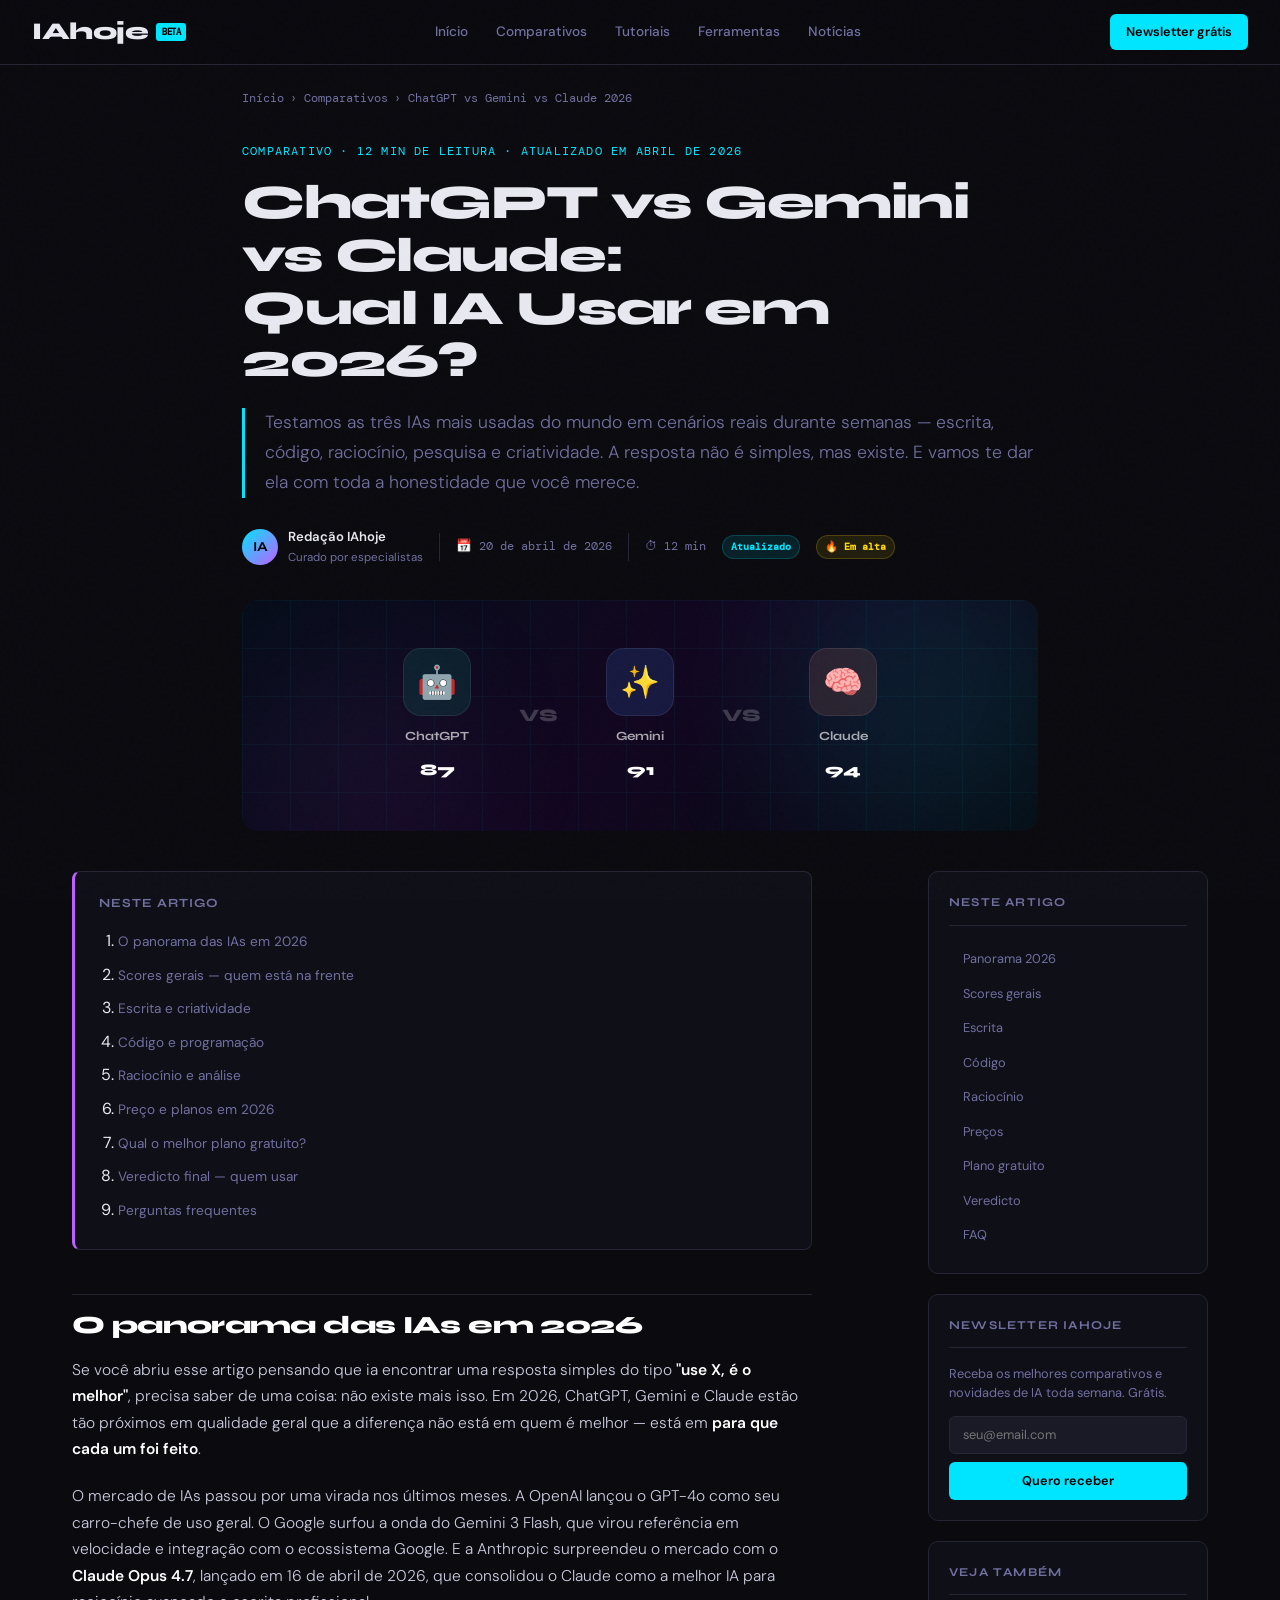
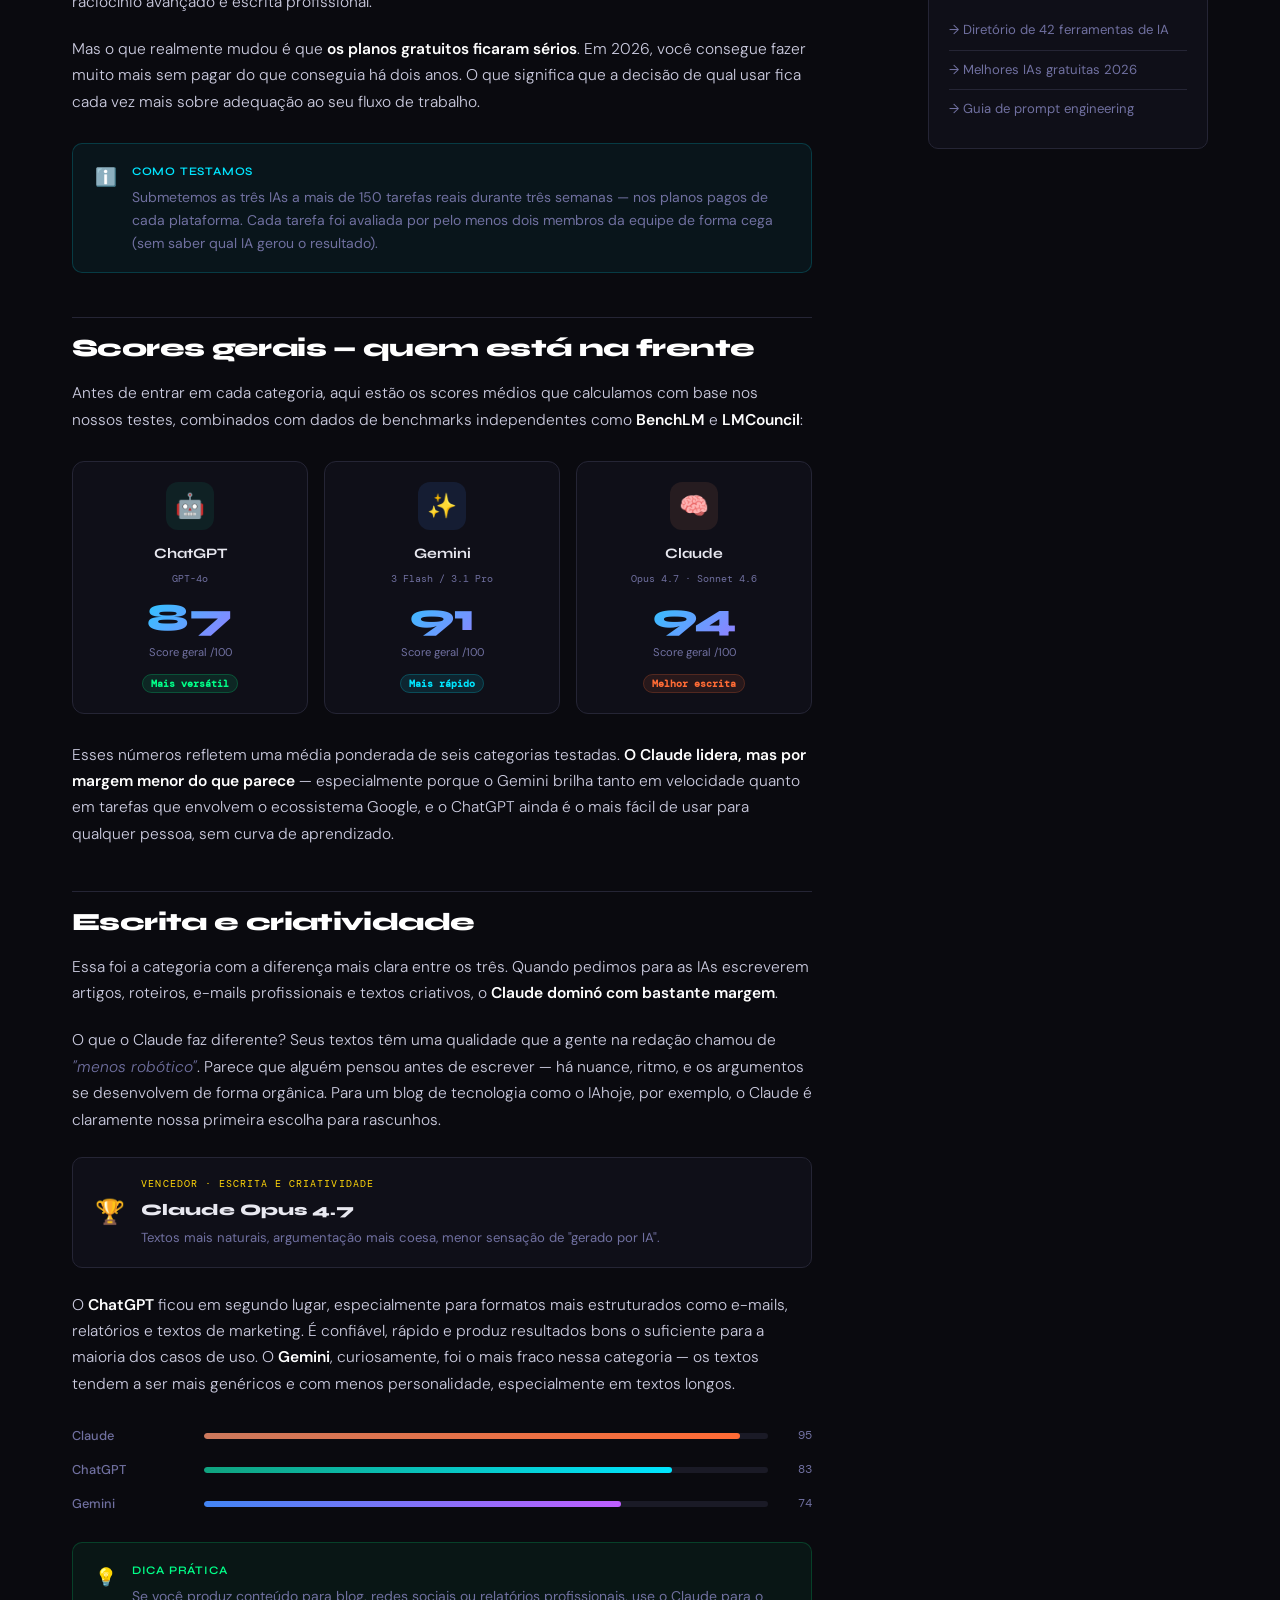
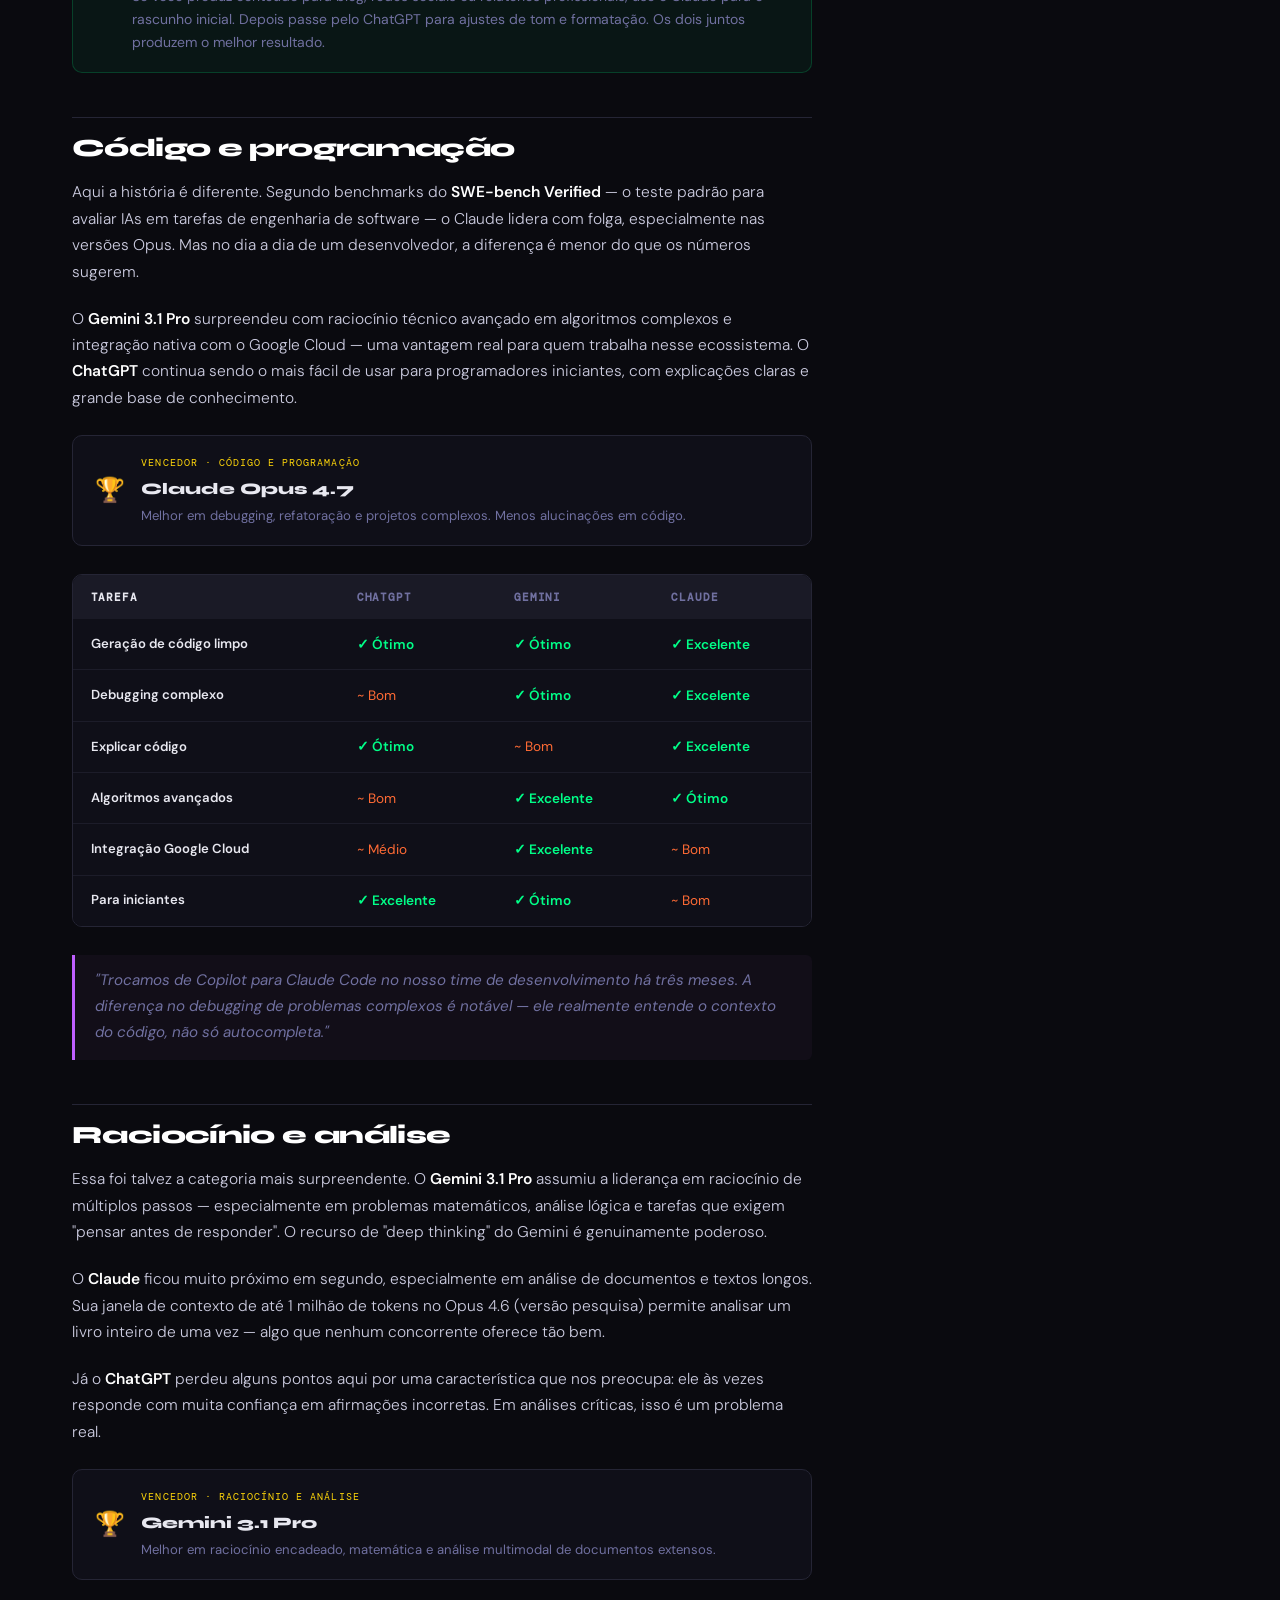
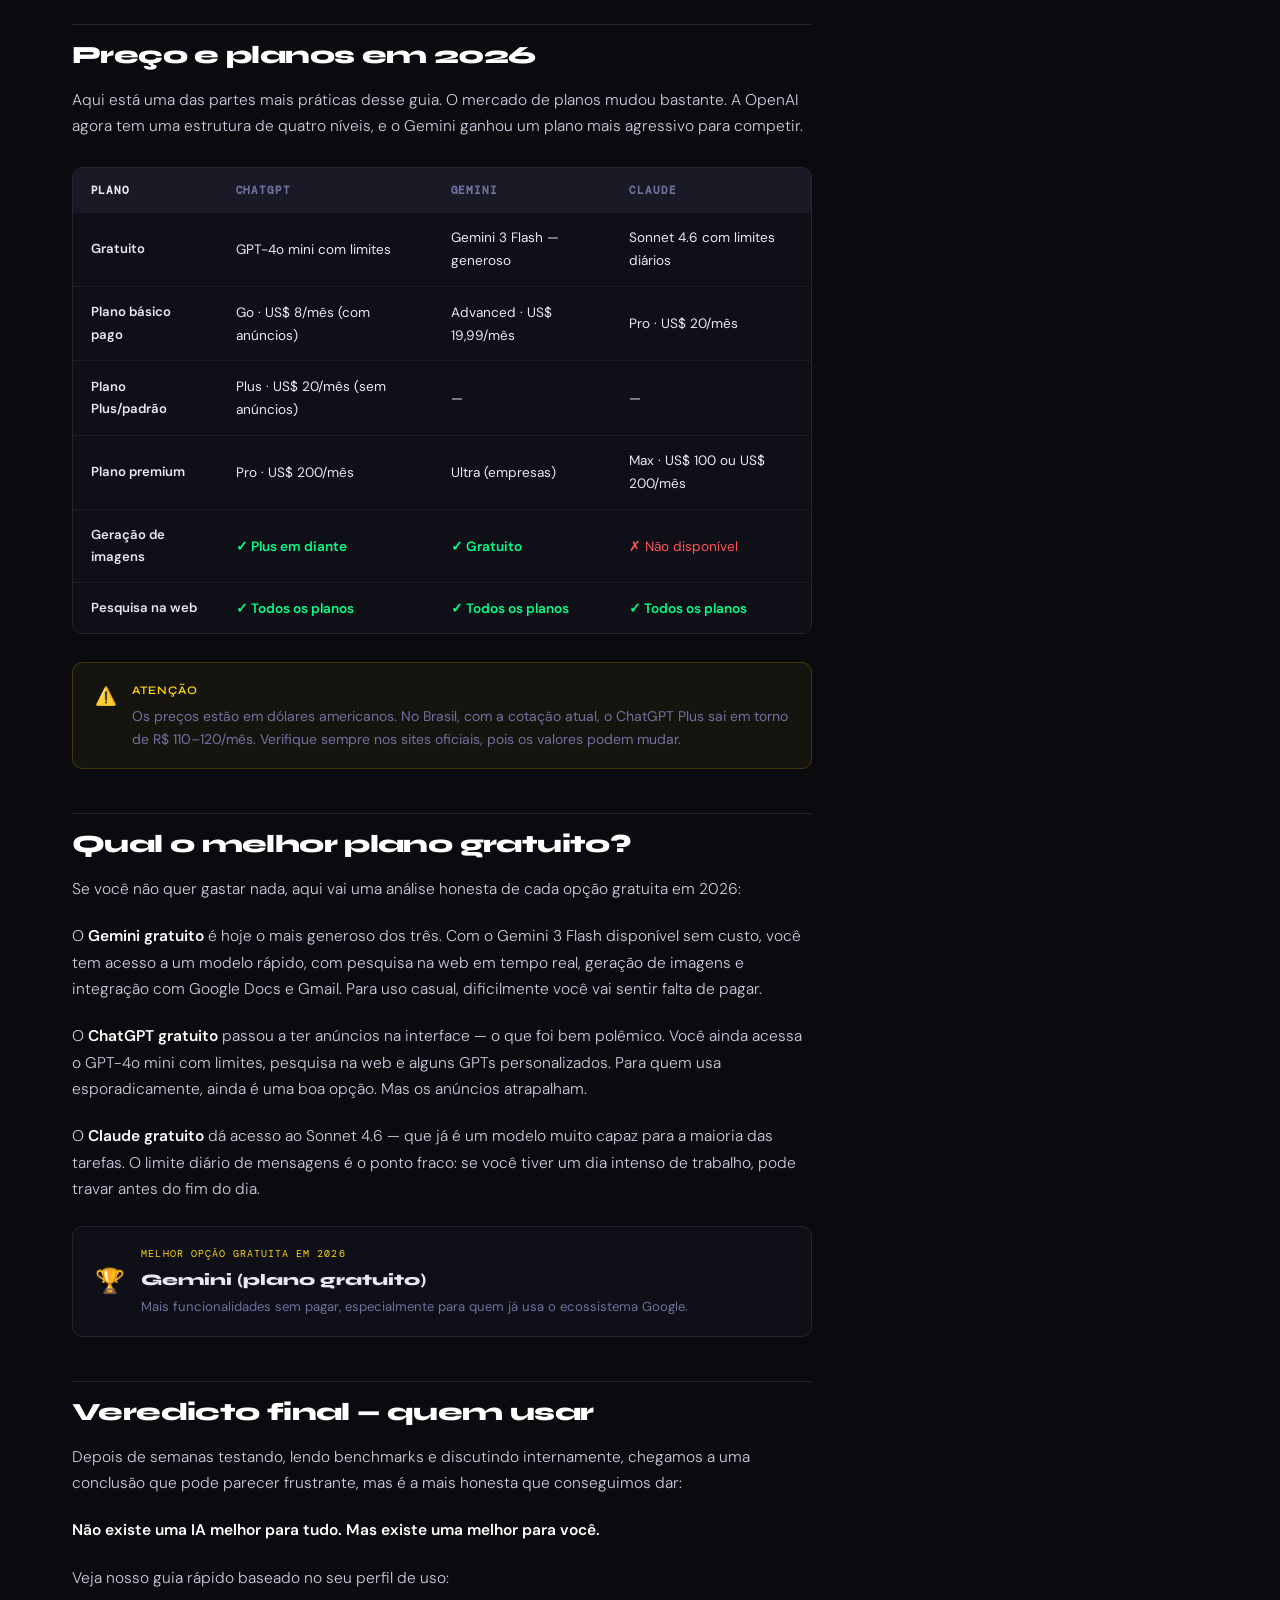
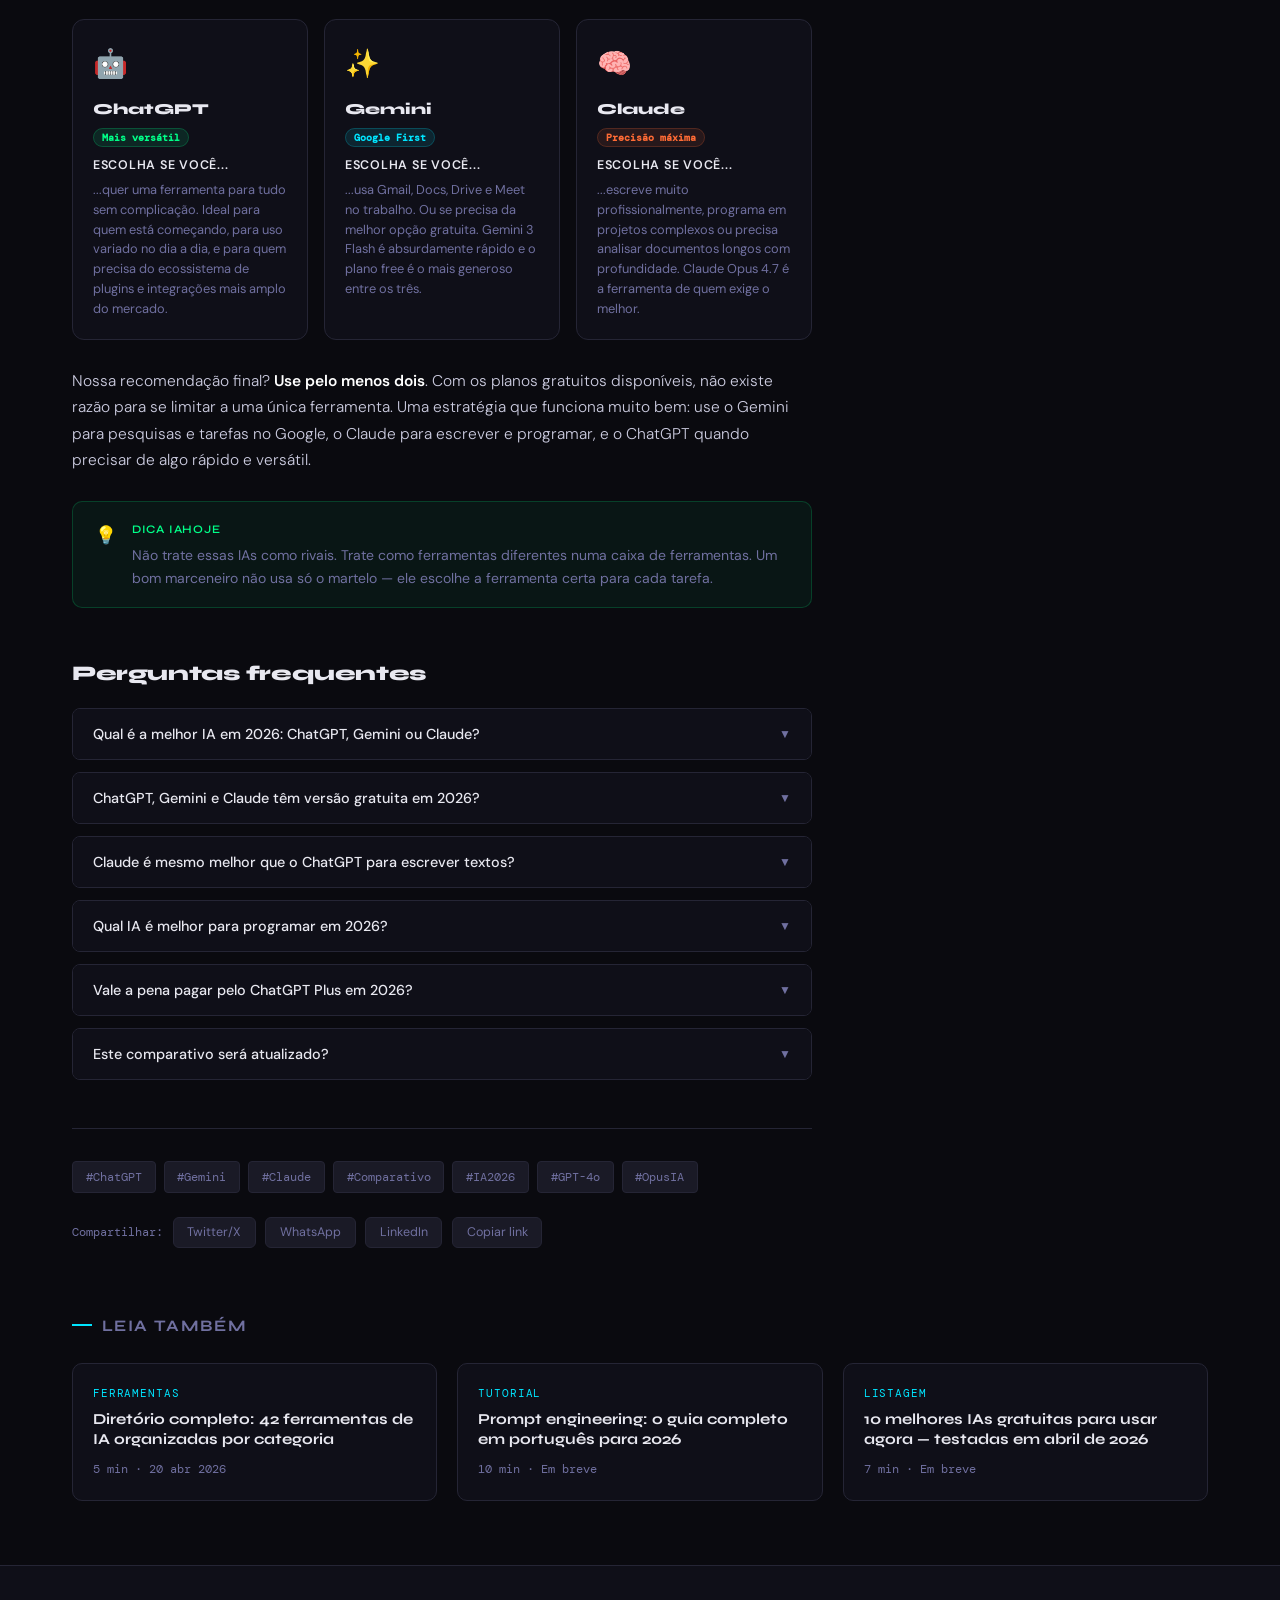
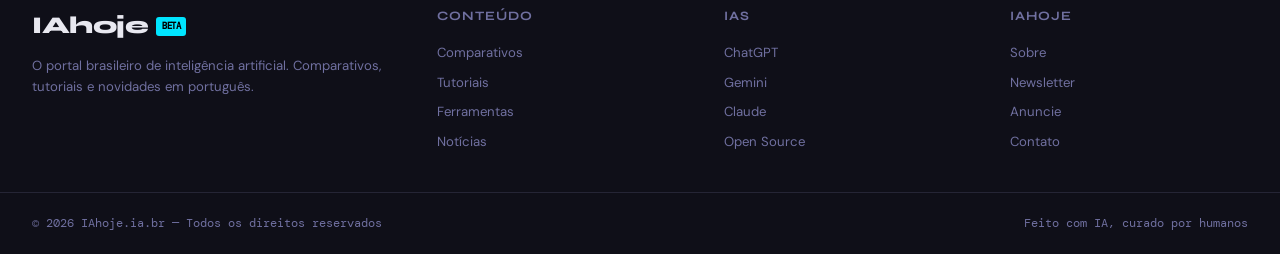
==== chatgpt-vs-gemini-vs-claude-2026.html @ 48c6641d "Atualização de Humanização e criação de artigos Humanizado e criado 3 artigos" ====
<!DOCTYPE html>
<html lang="pt-BR">
<head>
  <meta charset="UTF-8" />
  <meta name="viewport" content="width=device-width, initial-scale=1.0" />

  <!-- ═══ SEO ═══ -->
  <title>ChatGPT vs Gemini vs Claude: Qual IA Usar em 2026? — IAhoje</title>
  <meta name="description" content="Comparamos ChatGPT, Gemini e Claude em tarefas reais: escrita, código, raciocínio, preço e facilidade de uso. Descubra qual IA vale mais a pena em abril de 2026." />
  <meta name="keywords" content="ChatGPT vs Gemini vs Claude, melhor IA 2026, comparativo inteligência artificial, ChatGPT ou Claude, Gemini 3 Flash, Claude Opus 4.7, GPT-4o, qual IA usar, IA gratuita 2026" />
  <meta name="author" content="Redação IAhoje" />
  <meta name="robots" content="index, follow, max-snippet:-1, max-image-preview:large, max-video-preview:-1" />
  <link rel="canonical" href="https://iahoje.ia.br/comparativo/chatgpt-vs-gemini-vs-claude-2026" />

  <!-- Open Graph -->
  <meta property="og:type" content="article" />
  <meta property="og:site_name" content="IAhoje" />
  <meta property="og:title" content="ChatGPT vs Gemini vs Claude: Qual IA Usar em 2026?" />
  <meta property="og:description" content="Testamos as três maiores IAs em tarefas reais. Veja qual vence em escrita, código, raciocínio e custo-benefício." />
  <meta property="og:url" content="https://iahoje.ia.br/comparativo/chatgpt-vs-gemini-vs-claude-2026" />
  <meta property="og:image" content="https://iahoje.ia.br/assets/og-comparativo-2026.png" />
  <meta property="og:locale" content="pt_BR" />
  <meta property="article:published_time" content="2026-04-20T09:00:00-03:00" />
  <meta property="article:modified_time" content="2026-04-20T09:00:00-03:00" />
  <meta property="article:section" content="Comparativos" />
  <meta property="article:tag" content="ChatGPT" />
  <meta property="article:tag" content="Gemini" />
  <meta property="article:tag" content="Claude" />

  <!-- Twitter -->
  <meta name="twitter:card" content="summary_large_image" />
  <meta name="twitter:site" content="@iahoje" />
  <meta name="twitter:title" content="ChatGPT vs Gemini vs Claude: Qual IA Usar em 2026?" />
  <meta name="twitter:description" content="Comparativo completo com testes reais. Veja qual IA vence em cada categoria." />
  <meta name="twitter:image" content="https://iahoje.ia.br/assets/og-comparativo-2026.png" />

  <!-- Schema: Article -->
  <script type="application/ld+json">
  {
    "@context": "https://schema.org",
    "@type": "Article",
    "headline": "ChatGPT vs Gemini vs Claude: Qual IA Usar em 2026?",
    "description": "Comparamos ChatGPT, Gemini e Claude em tarefas reais: escrita, código, raciocínio, preço e facilidade de uso.",
    "image": "https://iahoje.ia.br/assets/og-comparativo-2026.png",
    "author": { "@type": "Organization", "name": "Redação IAhoje", "url": "https://iahoje.ia.br" },
    "publisher": { "@type": "Organization", "name": "IAhoje", "url": "https://iahoje.ia.br" },
    "datePublished": "2026-04-20T09:00:00-03:00",
    "dateModified": "2026-04-20T09:00:00-03:00",
    "mainEntityOfPage": { "@type": "WebPage", "@id": "https://iahoje.ia.br/comparativo/chatgpt-vs-gemini-vs-claude-2026" },
    "articleSection": "Comparativos",
    "inLanguage": "pt-BR",
    "timeRequired": "PT12M"
  }
  </script>

  <!-- Schema: FAQ -->
  <script type="application/ld+json">
  {
    "@context": "https://schema.org",
    "@type": "FAQPage",
    "mainEntity": [
      {
        "@type": "Question",
        "name": "Qual é a melhor IA em 2026: ChatGPT, Gemini ou Claude?",
        "acceptedAnswer": { "@type": "Answer", "text": "Depende da tarefa. Claude Opus 4.7 lidera em escrita e raciocínio complexo. Gemini 3 Flash é o mais rápido e integrado ao Google. ChatGPT é o mais versátil e fácil de usar no dia a dia." }
      },
      {
        "@type": "Question",
        "name": "ChatGPT, Gemini e Claude têm versão gratuita?",
        "acceptedAnswer": { "@type": "Answer", "text": "Sim, os três oferecem planos gratuitos. O Gemini tem o plano gratuito mais generoso. O ChatGPT gratuito usa GPT-4o com limites. O Claude oferece acesso ao modelo Sonnet gratuitamente com restrições diárias." }
      },
      {
        "@type": "Question",
        "name": "Claude é melhor que o ChatGPT para escrever textos?",
        "acceptedAnswer": { "@type": "Answer", "text": "Na maioria dos testes independentes de 2026, o Claude produz textos mais naturais, coerentes e com menos cara de IA. Para redação profissional e documentos longos, o Claude tem vantagem clara." }
      },
      {
        "@type": "Question",
        "name": "Qual IA é melhor para programar em 2026?",
        "acceptedAnswer": { "@type": "Answer", "text": "Claude Opus 4.7 lidera benchmarks de código como SWE-bench. Para desenvolvimento no dia a dia, Cursor (baseado em Claude) e GitHub Copilot são as ferramentas mais usadas por desenvolvedores." }
      },
      {
        "@type": "Question",
        "name": "Vale a pena pagar pelo ChatGPT Plus em 2026?",
        "acceptedAnswer": { "@type": "Answer", "text": "Se você usa IA diariamente para trabalho, sim. O plano Plus custa US$ 20/mês e dá acesso prioritário ao GPT-4o, geração de imagens, memória e sem anúncios. Para uso casual, o plano gratuito é suficiente." }
      }
    ]
  }
  </script>

  <!-- Schema: Breadcrumb -->
  <script type="application/ld+json">
  {
    "@context": "https://schema.org",
    "@type": "BreadcrumbList",
    "itemListElement": [
      { "@type": "ListItem", "position": 1, "name": "Início", "item": "https://iahoje.ia.br/" },
      { "@type": "ListItem", "position": 2, "name": "Comparativos", "item": "https://iahoje.ia.br/comparativos/" },
      { "@type": "ListItem", "position": 3, "name": "ChatGPT vs Gemini vs Claude 2026", "item": "https://iahoje.ia.br/comparativo/chatgpt-vs-gemini-vs-claude-2026" }
    ]
  }
  </script>

  <link rel="preconnect" href="https://fonts.googleapis.com" />
  <link rel="preconnect" href="https://fonts.gstatic.com" crossorigin />
  <link href="https://fonts.googleapis.com/css2?family=Syne:wght@400;600;700;800&family=DM+Sans:ital,wght@0,300;0,400;0,500;1,300&family=DM+Mono:wght@400;500&display=swap" rel="stylesheet" />

  <style>
    *, *::before, *::after { box-sizing: border-box; margin: 0; padding: 0; }
    :root {
      --bg: #0a0a0f; --bg2: #0f0f18; --bg3: #16161f;
      --surface: #1a1a26; --border: #252535;
      --text: #e8e8f0; --muted: #7070a0;
      --accent: #00e5ff; --accent2: #bf5fff; --accent3: #ff6b35;
      --green: #00ff88; --yellow: #ffd60a;
      --fhead: 'Syne', sans-serif;
      --fbody: 'DM Sans', sans-serif;
      --fmono: 'DM Mono', monospace;
    }
    html { scroll-behavior: smooth; }
    body {
      background: var(--bg); color: var(--text);
      font-family: var(--fbody); font-size: 16px;
      line-height: 1.7; overflow-x: hidden;
    }
    body::before {
      content: ''; position: fixed; inset: 0;
      background-image: url("data:image/svg+xml,%3Csvg viewBox='0 0 256 256' xmlns='http://www.w3.org/2000/svg'%3E%3Cfilter id='n'%3E%3CfeTurbulence type='fractalNoise' baseFrequency='0.9' numOctaves='4' stitchTiles='stitch'/%3E%3C/filter%3E%3Crect width='100%25' height='100%25' filter='url(%23n)' opacity='0.04'/%3E%3C/svg%3E");
      pointer-events: none; z-index: 9999; opacity: .4;
    }
    ::-webkit-scrollbar { width: 4px; }
    ::-webkit-scrollbar-track { background: var(--bg); }
    ::-webkit-scrollbar-thumb { background: var(--accent); border-radius: 2px; }

    /* Progress bar */
    #progress {
      position: fixed; top: 0; left: 0; z-index: 9998;
      height: 2px; width: 0%;
      background: linear-gradient(90deg, var(--accent), var(--accent2));
      transition: width .1s linear;
    }

    /* Header */
    header {
      position: sticky; top: 0; z-index: 100;
      background: rgba(10,10,15,.88); backdrop-filter: blur(20px);
      border-bottom: 1px solid var(--border);
    }
    .header-inner {
      max-width: 1280px; margin: 0 auto; padding: 0 2rem;
      display: flex; align-items: center; justify-content: space-between;
      height: 64px;
    }
    .logo {
      font-family: var(--fhead); font-size: 1.5rem; font-weight: 800;
      color: var(--text); text-decoration: none;
      display: flex; align-items: center; gap: .5rem; letter-spacing: -.02em;
    }
    .logo-badge {
      background: var(--accent); color: #000;
      font-size: .55rem; font-weight: 700; padding: 2px 6px;
      border-radius: 3px; font-family: var(--fmono);
    }
    nav { display: flex; gap: .25rem; }
    nav a {
      color: var(--muted); text-decoration: none; font-size: .85rem;
      font-weight: 500; padding: .4rem .75rem; border-radius: 6px;
      transition: color .2s, background .2s;
    }
    nav a:hover { color: var(--text); background: var(--surface); }
    .header-cta {
      background: var(--accent); color: #000; border: none;
      font-family: var(--fbody); font-size: .8rem; font-weight: 600;
      padding: .45rem 1rem; border-radius: 6px; cursor: pointer;
      text-decoration: none; transition: opacity .2s;
    }
    .header-cta:hover { opacity: .85; }
    .menu-toggle {
      display: none; flex-direction: column; gap: 5px;
      background: none; border: none; cursor: pointer; padding: .4rem;
    }
    .menu-toggle span { display: block; width: 22px; height: 2px; background: var(--text); border-radius: 2px; }
    .mobile-nav {
      display: none; flex-direction: column;
      position: fixed; top: 64px; left: 0; right: 0; z-index: 200;
      background: var(--bg2); border-bottom: 1px solid var(--border);
      padding: .75rem 1.25rem; box-shadow: 0 8px 32px rgba(0,0,0,.5);
    }
    .mobile-nav a {
      color: var(--muted); text-decoration: none; font-size: .95rem; font-weight: 500;
      padding: .65rem 0; border-bottom: 1px solid var(--border); transition: color .2s;
    }
    .mobile-nav a:last-child { border-bottom: none; }
    .mobile-nav a:hover { color: var(--accent); }
    .mobile-nav.open { display: flex; }
    .nav-backdrop {
      display: none; position: fixed; inset: 0; top: 64px;
      z-index: 199; background: rgba(0,0,0,.4);
    }
    .nav-backdrop.open { display: block; }

    /* Breadcrumb */
    .breadcrumb {
      max-width: 860px; margin: 0 auto;
      padding: 1.5rem 2rem .5rem;
      font-family: var(--fmono); font-size: .72rem; color: var(--muted);
      display: flex; align-items: center; gap: .4rem; flex-wrap: wrap;
    }
    .breadcrumb a { color: var(--muted); text-decoration: none; }
    .breadcrumb a:hover { color: var(--accent); }

    /* Article header */
    .article-header {
      max-width: 860px; margin: 0 auto;
      padding: 1.5rem 2rem 2rem;
    }
    .article-category {
      font-family: var(--fmono); font-size: .75rem;
      color: var(--accent); text-transform: uppercase; letter-spacing: .1em;
      margin-bottom: 1rem;
    }
    .article-title {
      font-family: var(--fhead);
      font-size: clamp(1.8rem, 4.5vw, 3rem);
      font-weight: 800; line-height: 1.1;
      letter-spacing: -.03em; margin-bottom: 1.25rem;
    }
    .article-lead {
      font-size: 1.1rem; color: var(--muted); font-weight: 300;
      line-height: 1.7; margin-bottom: 1.75rem;
      border-left: 3px solid var(--accent);
      padding-left: 1.25rem;
    }
    .article-meta {
      display: flex; align-items: center; gap: 1rem; flex-wrap: wrap;
    }
    .author { display: flex; align-items: center; gap: .6rem; }
    .author-avatar {
      width: 36px; height: 36px; border-radius: 50%;
      background: linear-gradient(135deg, var(--accent), var(--accent2));
      display: flex; align-items: center; justify-content: center;
      font-size: .85rem; font-weight: 700; color: #000;
      font-family: var(--fhead); flex-shrink: 0;
    }
    .author-name { font-size: .82rem; font-weight: 600; }
    .author-role { font-size: .72rem; color: var(--muted); }
    .meta-divider { width: 1px; height: 28px; background: var(--border); }
    .meta-item { font-size: .78rem; color: var(--muted); font-family: var(--fmono); }
    .badge {
      font-size: .65rem; font-family: var(--fmono); font-weight: 600;
      padding: 2px 8px; border-radius: 100px;
    }
    .badge-blue { background: rgba(0,229,255,.1); color: var(--accent); border: 1px solid rgba(0,229,255,.2); }
    .badge-green { background: rgba(0,255,136,.1); color: var(--green); border: 1px solid rgba(0,255,136,.2); }
    .badge-orange { background: rgba(255,107,53,.1); color: var(--accent3); border: 1px solid rgba(255,107,53,.2); }
    .badge-yellow { background: rgba(255,214,10,.1); color: var(--yellow); border: 1px solid rgba(255,214,10,.2); }

    /* Hero visual */
    .article-hero {
      max-width: 860px; margin: 0 auto 2.5rem;
      padding: 0 2rem;
    }
    .hero-visual {
      border-radius: 16px; overflow: hidden;
      background: linear-gradient(135deg, #060d1a 0%, #120620 50%, #060a12 100%);
      padding: 3rem 2rem; position: relative;
      display: flex; align-items: center; justify-content: center;
      gap: clamp(1rem, 4vw, 3rem);
    }
    .hero-visual .grid-bg {
      position: absolute; inset: 0;
      background-image:
        linear-gradient(rgba(0,229,255,.04) 1px, transparent 1px),
        linear-gradient(90deg, rgba(0,229,255,.04) 1px, transparent 1px);
      background-size: 48px 48px;
    }
    .hero-visual .orb {
      position: absolute; border-radius: 50%; filter: blur(70px);
    }
    .orb-1 { width: 300px; height: 300px; background: rgba(0,229,255,.09); top: -60px; right: -40px; }
    .orb-2 { width: 200px; height: 200px; background: rgba(191,95,255,.07); bottom: -40px; left: 20px; }
    .ai-pill {
      position: relative; z-index: 1;
      display: flex; flex-direction: column; align-items: center; gap: .6rem;
    }
    .ai-pill-icon {
      width: 68px; height: 68px; border-radius: 18px;
      display: flex; align-items: center; justify-content: center;
      font-size: 2rem; border: 1px solid rgba(255,255,255,.08);
      backdrop-filter: blur(10px);
    }
    .ai-pill-name {
      font-family: var(--fhead); font-size: .78rem; font-weight: 700;
      color: rgba(255,255,255,.65); text-align: center;
    }
    .ai-pill-score {
      font-family: var(--fhead); font-size: 1rem; font-weight: 800;
      color: #fff;
    }
    .vs-text {
      position: relative; z-index: 1;
      font-family: var(--fhead); font-size: 1.1rem; font-weight: 800;
      color: rgba(255,255,255,.2);
    }

    /* Article layout */
    .article-layout {
      max-width: 1200px; margin: 0 auto;
      padding: 0 2rem 4rem;
      display: grid; grid-template-columns: 1fr 280px;
      gap: 3.5rem; align-items: start;
    }
    .article-body { max-width: 740px; overflow-wrap: break-word; word-break: break-word; }

    /* TOC */
    .toc {
      background: var(--bg2); border: 1px solid var(--border);
      border-left: 3px solid var(--accent2);
      border-radius: 8px; padding: 1.25rem 1.5rem;
      margin-bottom: 2.5rem;
    }
    .toc-title {
      font-family: var(--fhead); font-size: .78rem; font-weight: 700;
      text-transform: uppercase; letter-spacing: .08em;
      color: var(--muted); margin-bottom: .85rem;
    }
    .toc ol { padding-left: 1.2rem; }
    .toc li { margin-bottom: .4rem; }
    .toc a { color: var(--muted); text-decoration: none; font-size: .85rem; transition: color .2s; }
    .toc a:hover { color: var(--accent); }

    /* Prose */
    .prose h2 {
      font-family: var(--fhead); font-size: 1.55rem; font-weight: 800;
      letter-spacing: -.025em; margin: 2.75rem 0 1rem;
      color: #fff; line-height: 1.2;
      padding-top: 1rem; border-top: 1px solid var(--border);
    }
    .prose h3 {
      font-family: var(--fhead); font-size: 1.1rem; font-weight: 700;
      margin: 2rem 0 .7rem; color: var(--text);
    }
    .prose p { margin-bottom: 1.3rem; color: #cccce0; font-weight: 300; font-size: .97rem; }
    .prose strong { font-weight: 600; color: #fff; }
    .prose em { font-style: italic; color: var(--muted); }
    .prose a { color: var(--accent); text-decoration: none; border-bottom: 1px solid rgba(0,229,255,.3); }
    .prose a:hover { border-color: var(--accent); }
    .prose ul, .prose ol { padding-left: 1.5rem; margin-bottom: 1.3rem; }
    .prose li { margin-bottom: .5rem; color: #cccce0; font-weight: 300; font-size: .97rem; }
    .prose blockquote {
      border-left: 3px solid var(--accent2); margin: 1.75rem 0;
      padding: .85rem 1.25rem;
      background: rgba(191,95,255,.04); border-radius: 0 6px 6px 0;
      font-style: italic; color: var(--muted); font-size: .95rem;
    }

    /* Callouts */
    .callout {
      border-radius: 10px; padding: 1.1rem 1.4rem;
      margin: 1.75rem 0; display: flex; gap: .9rem; align-items: flex-start;
    }
    .callout-info { background: rgba(0,229,255,.05); border: 1px solid rgba(0,229,255,.18); }
    .callout-tip { background: rgba(0,255,136,.05); border: 1px solid rgba(0,255,136,.18); }
    .callout-warn { background: rgba(255,214,10,.05); border: 1px solid rgba(255,214,10,.18); }
    .callout-icon { font-size: 1.1rem; flex-shrink: 0; margin-top: .1rem; }
    .callout-body { font-size: .875rem; line-height: 1.65; color: var(--muted); }
    .callout-body strong {
      display: block; font-family: var(--fhead); font-size: .72rem;
      text-transform: uppercase; letter-spacing: .07em; margin-bottom: .3rem;
    }
    .callout-info strong { color: var(--accent); }
    .callout-tip strong { color: var(--green); }
    .callout-warn strong { color: var(--yellow); }

    /* Score cards */
    .score-cards {
      display: grid; grid-template-columns: repeat(3,1fr);
      gap: 1rem; margin: 1.75rem 0;
    }
    .score-card {
      background: var(--bg2); border: 1px solid var(--border);
      border-radius: 12px; padding: 1.25rem; text-align: center;
      transition: border-color .2s, transform .2s;
    }
    .score-card:hover { border-color: rgba(0,229,255,.3); transform: translateY(-2px); }
    .score-card .sc-icon {
      width: 48px; height: 48px; border-radius: 12px;
      margin: 0 auto .75rem;
      display: flex; align-items: center; justify-content: center;
      font-size: 1.5rem;
    }
    .score-card .sc-name { font-family: var(--fhead); font-size: .9rem; font-weight: 700; margin-bottom: .2rem; }
    .score-card .sc-model { font-family: var(--fmono); font-size: .65rem; color: var(--muted); margin-bottom: .75rem; }
    .score-card .sc-score {
      font-family: var(--fhead); font-size: 2.4rem; font-weight: 800; line-height: 1;
      background: linear-gradient(135deg, var(--accent), var(--accent2));
      -webkit-background-clip: text; -webkit-text-fill-color: transparent;
      background-clip: text;
    }
    .score-card .sc-label { font-size: .7rem; color: var(--muted); margin-top: .3rem; }
    .score-card .sc-verdict { margin-top: .75rem; font-size: .7rem; font-family: var(--fmono); }

    /* Category winner box */
    .winner-box {
      background: var(--bg2); border: 1px solid var(--border);
      border-radius: 10px; padding: 1.1rem 1.4rem;
      margin: 1.5rem 0;
      display: flex; align-items: center; gap: 1rem;
    }
    .winner-box .wb-trophy { font-size: 1.5rem; flex-shrink: 0; }
    .winner-box .wb-label {
      font-family: var(--fmono); font-size: .65rem;
      text-transform: uppercase; letter-spacing: .1em;
      color: var(--yellow); margin-bottom: .2rem;
    }
    .winner-box .wb-name { font-family: var(--fhead); font-size: 1rem; font-weight: 800; }
    .winner-box .wb-reason { font-size: .82rem; color: var(--muted); margin-top: .2rem; }

    /* Comparison table */
    .comp-table-wrap { overflow-x: auto; margin: 1.75rem 0; border-radius: 10px; overflow: hidden; border: 1px solid var(--border); }
    .comp-table { width: 100%; border-collapse: collapse; min-width: 500px; }
    .comp-table th {
      background: var(--surface); padding: .8rem 1.1rem;
      font-family: var(--fmono); font-size: .68rem;
      text-transform: uppercase; letter-spacing: .08em;
      color: var(--muted); text-align: left;
    }
    .comp-table th:first-child { color: var(--text); }
    .comp-table td {
      padding: .85rem 1.1rem; font-size: .85rem;
      border-bottom: 1px solid rgba(37,37,53,.6);
      background: var(--bg2);
    }
    .comp-table tr:last-child td { border-bottom: none; }
    .comp-table tr:hover td { background: var(--bg3); }
    .comp-table .row-label { font-weight: 600; color: var(--text); font-size: .82rem; }
    .check { color: var(--green); font-weight: 600; }
    .cross { color: #ff5555; }
    .partial { color: var(--accent3); }

    /* Bar chart */
    .bar-chart { margin: 1.75rem 0; }
    .bar-row { display: flex; align-items: center; gap: .75rem; margin-bottom: .75rem; }
    .bar-label { font-size: .8rem; color: var(--muted); min-width: 120px; font-weight: 500; }
    .bar-track { flex: 1; height: 6px; background: var(--surface); border-radius: 3px; overflow: hidden; }
    .bar-fill { height: 100%; border-radius: 3px; transition: width 1s ease; }
    .bar-val { font-family: var(--fmono); font-size: .72rem; color: var(--muted); min-width: 32px; text-align: right; }

    /* Verdict final */
    .verdict-grid {
      display: grid; grid-template-columns: repeat(3, 1fr);
      gap: 1rem; margin: 1.75rem 0;
    }
    .verdict-card {
      background: var(--bg2); border: 1px solid var(--border);
      border-radius: 12px; padding: 1.25rem;
    }
    .verdict-card .vc-icon { font-size: 1.75rem; margin-bottom: .6rem; }
    .verdict-card .vc-name { font-family: var(--fhead); font-size: .95rem; font-weight: 800; margin-bottom: .35rem; }
    .verdict-card .vc-tag { font-family: var(--fmono); font-size: .65rem; margin-bottom: .6rem; }
    .verdict-card .vc-for { font-size: .8rem; color: var(--muted); line-height: 1.55; }
    .verdict-card .vc-for strong { color: var(--text); display: block; margin-bottom: .3rem; font-size: .78rem; text-transform: uppercase; letter-spacing: .06em; }

    /* FAQ */
    .faq { margin-top: 3rem; }
    .faq-title { font-family: var(--fhead); font-size: 1.3rem; font-weight: 800; letter-spacing: -.02em; margin-bottom: 1rem; }
    .faq-item { border: 1px solid var(--border); border-radius: 8px; overflow: hidden; margin-bottom: .75rem; }
    .faq-q {
      width: 100%; background: var(--bg2); border: none;
      padding: 1rem 1.25rem;
      display: flex; align-items: center; justify-content: space-between;
      font-family: var(--fbody); font-size: .9rem; font-weight: 500;
      color: var(--text); cursor: pointer; text-align: left;
      transition: background .2s;
    }
    .faq-q:hover { background: var(--bg3); }
    .faq-arrow { color: var(--muted); font-size: .75rem; transition: transform .25s; flex-shrink: 0; }
    .faq-item.open .faq-arrow { transform: rotate(180deg); }
    .faq-a {
      max-height: 0; overflow: hidden;
      transition: max-height .3s ease, padding .3s;
      background: var(--surface);
      font-size: .875rem; color: var(--muted); line-height: 1.7;
    }
    .faq-item.open .faq-a { max-height: 300px; padding: 1rem 1.25rem; }

    /* Article footer */
    .article-footer { margin-top: 3rem; padding-top: 2rem; border-top: 1px solid var(--border); }
    .af-tags { display: flex; gap: .5rem; flex-wrap: wrap; margin-bottom: 1.5rem; }
    .af-tag {
      background: var(--surface); color: var(--muted);
      font-size: .75rem; font-family: var(--fmono);
      padding: .3rem .8rem; border-radius: 4px;
      border: 1px solid var(--border);
      text-decoration: none; transition: all .2s;
    }
    .af-tag:hover { border-color: var(--accent); color: var(--accent); }
    .share-row { display: flex; align-items: center; gap: .6rem; flex-wrap: wrap; }
    .share-label { font-size: .78rem; color: var(--muted); font-family: var(--fmono); }
    .share-btn {
      background: var(--surface); border: 1px solid var(--border);
      color: var(--muted); font-size: .78rem;
      padding: .4rem .85rem; border-radius: 6px;
      cursor: pointer; font-family: var(--fbody);
      transition: all .2s;
    }
    .share-btn:hover { border-color: var(--accent); color: var(--accent); }

    /* Related */
    .related { max-width: 1200px; margin: 0 auto; padding: 0 2rem 4rem; }
    .related-title {
      font-family: var(--fhead); font-size: 1rem; font-weight: 700;
      color: var(--muted); text-transform: uppercase; letter-spacing: .1em;
      display: flex; align-items: center; gap: .6rem; margin-bottom: 1.5rem;
    }
    .related-title::before { content: ''; display: block; width: 20px; height: 2px; background: var(--accent); }
    .related-grid { display: grid; grid-template-columns: repeat(3,1fr); gap: 1.25rem; }
    .related-card {
      background: var(--bg2); border: 1px solid var(--border);
      border-radius: 10px; padding: 1.25rem;
      text-decoration: none; display: block;
      transition: all .2s;
    }
    .related-card:hover { border-color: rgba(0,229,255,.3); transform: translateY(-2px); }
    .rc-cat { font-family: var(--fmono); font-size: .68rem; color: var(--accent); text-transform: uppercase; letter-spacing: .08em; margin-bottom: .5rem; }
    .rc-title { font-family: var(--fhead); font-size: .95rem; font-weight: 700; color: var(--text); line-height: 1.3; margin-bottom: .6rem; }
    .rc-meta { font-size: .75rem; color: var(--muted); font-family: var(--fmono); }

    /* Sticky sidebar */
    .sticky-sidebar { position: sticky; top: 80px; }
    .sidebar-widget { background: var(--bg2); border: 1px solid var(--border); border-radius: 10px; padding: 1.25rem; margin-bottom: 1.25rem; }
    .widget-title { font-family: var(--fhead); font-size: .75rem; font-weight: 700; color: var(--muted); text-transform: uppercase; letter-spacing: .1em; margin-bottom: 1rem; padding-bottom: .75rem; border-bottom: 1px solid var(--border); }
    .toc-sidebar a { display: block; padding: .4rem 0; color: var(--muted); text-decoration: none; font-size: .8rem; border-left: 2px solid transparent; padding-left: .75rem; transition: all .2s; }
    .toc-sidebar a:hover, .toc-sidebar a.active { color: var(--accent); border-left-color: var(--accent); }

    /* Footer */
    footer { border-top: 1px solid var(--border); background: var(--bg2); }
    .footer-inner { max-width: 1280px; margin: 0 auto; padding: 2.5rem 2rem 2rem; display: grid; grid-template-columns: 1.5fr 1fr 1fr 1fr; gap: 3rem; }
    .footer-brand p { font-size: .825rem; color: var(--muted); line-height: 1.6; margin-top: .5rem; }
    .footer-col h4 { font-family: var(--fhead); font-size: .8rem; font-weight: 700; text-transform: uppercase; letter-spacing: .08em; color: var(--muted); margin-bottom: .9rem; }
    .footer-col a { display: block; color: var(--muted); text-decoration: none; font-size: .825rem; margin-bottom: .45rem; transition: color .2s; }
    .footer-col a:hover { color: var(--accent); }
    .footer-bottom { max-width: 1280px; margin: 0 auto; padding: 1.25rem 2rem; border-top: 1px solid var(--border); display: flex; align-items: center; justify-content: space-between; font-size: .75rem; color: var(--muted); font-family: var(--fmono); }

    /* Responsive */
    @media (max-width: 900px) {
      .article-layout { grid-template-columns: 1fr; }
      .sticky-sidebar { display: none; }
      .score-cards { grid-template-columns: 1fr 1fr; }
      .verdict-grid { grid-template-columns: 1fr; }
      .related-grid { grid-template-columns: 1fr 1fr; }
      .footer-inner { grid-template-columns: 1fr 1fr; }
      nav { display: none; }
      .menu-toggle { display: flex; }
      .header-cta { display: none; }
    }
    @media (max-width: 600px) {
      .score-cards { grid-template-columns: 1fr; }
      .related-grid { grid-template-columns: 1fr; }
      .footer-inner { grid-template-columns: 1fr; gap: 1.5rem; padding: 2rem 1rem 1rem; }
      .footer-bottom { flex-direction: column; gap: .5rem; text-align: center; padding: 1rem; }
      .article-header, .article-hero, .breadcrumb { padding-left: 1rem; padding-right: 1rem; }
      .article-layout { padding: 0 1rem 3rem; }
      .article-title { font-size: 1.8rem; letter-spacing: -.02em; }
      .hero-visual { padding: 2rem 1rem; gap: 1rem; }
      .ai-pill-icon { width: 50px; height: 50px; font-size: 1.4rem; }
      .related { padding: 0 1rem 3rem; }
      * { min-width: 0; }
    }
  </style>
</head>
<body>

<div id="progress"></div>

<!-- HEADER -->
<header>
  <div class="header-inner">
    <a href="index.html" class="logo">IAhoje <span class="logo-badge">BETA</span></a>
    <nav>
      <a href="index.html">Início</a>
      <a href="#">Comparativos</a>
      <a href="#">Tutoriais</a>
      <a href="ferramentas.html">Ferramentas</a>
      <a href="#">Notícias</a>
    </nav>
    <a href="index.html#newsletter" class="header-cta">Newsletter grátis</a>
    <button class="menu-toggle" onclick="toggleMenu()" aria-label="Menu">
      <span></span><span></span><span></span>
    </button>
  </div>
</header>
<nav class="mobile-nav" id="mobileNav">
  <a href="index.html">Início</a>
  <a href="#">Comparativos</a>
  <a href="#">Tutoriais</a>
  <a href="ferramentas.html">Ferramentas</a>
  <a href="#">Notícias</a>
  <a href="index.html#newsletter" style="color:var(--accent);font-weight:600;">Newsletter grátis →</a>
</nav>
<div class="nav-backdrop" id="navBackdrop" onclick="closeMenu()"></div>

<!-- BREADCRUMB -->
<div class="breadcrumb">
  <a href="index.html">Início</a> <span>›</span>
  <a href="#">Comparativos</a> <span>›</span>
  <span>ChatGPT vs Gemini vs Claude 2026</span>
</div>

<!-- ARTICLE HEADER -->
<div class="article-header">
  <div class="article-category">Comparativo · 12 min de leitura · Atualizado em abril de 2026</div>
  <h1 class="article-title">ChatGPT vs Gemini vs Claude:<br>Qual IA Usar em 2026?</h1>
  <p class="article-lead">
    Testamos as três IAs mais usadas do mundo em cenários reais durante semanas — escrita, código, raciocínio, pesquisa e criatividade. A resposta não é simples, mas existe. E vamos te dar ela com toda a honestidade que você merece.
  </p>
  <div class="article-meta">
    <div class="author">
      <div class="author-avatar">IA</div>
      <div>
        <div class="author-name">Redação IAhoje</div>
        <div class="author-role">Curado por especialistas</div>
      </div>
    </div>
    <div class="meta-divider"></div>
    <div class="meta-item">📅 20 de abril de 2026</div>
    <div class="meta-divider"></div>
    <div class="meta-item">⏱ 12 min</div>
    <span class="badge badge-blue">Atualizado</span>
    <span class="badge badge-yellow">🔥 Em alta</span>
  </div>
</div>

<!-- HERO VISUAL -->
<div class="article-hero">
  <div class="hero-visual">
    <div class="grid-bg"></div>
    <div class="orb orb-1"></div>
    <div class="orb orb-2"></div>
    <div class="ai-pill">
      <div class="ai-pill-icon" style="background:rgba(16,163,127,.15);">🤖</div>
      <div class="ai-pill-name">ChatGPT</div>
      <div class="ai-pill-score">87</div>
    </div>
    <div class="vs-text">VS</div>
    <div class="ai-pill">
      <div class="ai-pill-icon" style="background:rgba(66,133,244,.15);">✨</div>
      <div class="ai-pill-name">Gemini</div>
      <div class="ai-pill-score">91</div>
    </div>
    <div class="vs-text">VS</div>
    <div class="ai-pill">
      <div class="ai-pill-icon" style="background:rgba(204,120,92,.15);">🧠</div>
      <div class="ai-pill-name">Claude</div>
      <div class="ai-pill-score">94</div>
    </div>
  </div>
</div>

<!-- ARTICLE LAYOUT -->
<div class="article-layout">
<article class="article-body">

  <!-- TOC -->
  <div class="toc">
    <div class="toc-title">Neste artigo</div>
    <ol>
      <li><a href="#panorama">O panorama das IAs em 2026</a></li>
      <li><a href="#scores">Scores gerais — quem está na frente</a></li>
      <li><a href="#escrita">Escrita e criatividade</a></li>
      <li><a href="#codigo">Código e programação</a></li>
      <li><a href="#raciocinio">Raciocínio e análise</a></li>
      <li><a href="#preco">Preço e planos em 2026</a></li>
      <li><a href="#gratuito">Qual o melhor plano gratuito?</a></li>
      <li><a href="#veredicto">Veredicto final — quem usar</a></li>
      <li><a href="#faq">Perguntas frequentes</a></li>
    </ol>
  </div>

  <div class="prose">

    <!-- 1 -->
    <h2 id="panorama">O panorama das IAs em 2026</h2>

    <p>Se você abriu esse artigo pensando que ia encontrar uma resposta simples do tipo <strong>"use X, é o melhor"</strong>, precisa saber de uma coisa: não existe mais isso. Em 2026, ChatGPT, Gemini e Claude estão tão próximos em qualidade geral que a diferença não está em quem é melhor — está em <strong>para que cada um foi feito</strong>.</p>

    <p>O mercado de IAs passou por uma virada nos últimos meses. A OpenAI lançou o GPT-4o como seu carro-chefe de uso geral. O Google surfou a onda do Gemini 3 Flash, que virou referência em velocidade e integração com o ecossistema Google. E a Anthropic surpreendeu o mercado com o <strong>Claude Opus 4.7</strong>, lançado em 16 de abril de 2026, que consolidou o Claude como a melhor IA para raciocínio avançado e escrita profissional.</p>

    <p>Mas o que realmente mudou é que <strong>os planos gratuitos ficaram sérios</strong>. Em 2026, você consegue fazer muito mais sem pagar do que conseguia há dois anos. O que significa que a decisão de qual usar fica cada vez mais sobre adequação ao seu fluxo de trabalho.</p>

    <div class="callout callout-info">
      <div class="callout-icon">ℹ️</div>
      <div class="callout-body">
        <strong>Como testamos</strong>
        Submetemos as três IAs a mais de 150 tarefas reais durante três semanas — nos planos pagos de cada plataforma. Cada tarefa foi avaliada por pelo menos dois membros da equipe de forma cega (sem saber qual IA gerou o resultado).
      </div>
    </div>

    <!-- 2 -->
    <h2 id="scores">Scores gerais — quem está na frente</h2>

    <p>Antes de entrar em cada categoria, aqui estão os scores médios que calculamos com base nos nossos testes, combinados com dados de benchmarks independentes como <strong>BenchLM</strong> e <strong>LMCouncil</strong>:</p>

    <div class="score-cards">
      <div class="score-card">
        <div class="sc-icon" style="background:rgba(16,163,127,.12);">🤖</div>
        <div class="sc-name">ChatGPT</div>
        <div class="sc-model">GPT-4o</div>
        <div class="sc-score">87</div>
        <div class="sc-label">Score geral /100</div>
        <div class="sc-verdict"><span class="badge badge-green">Mais versátil</span></div>
      </div>
      <div class="score-card">
        <div class="sc-icon" style="background:rgba(66,133,244,.12);">✨</div>
        <div class="sc-name">Gemini</div>
        <div class="sc-model">3 Flash / 3.1 Pro</div>
        <div class="sc-score">91</div>
        <div class="sc-label">Score geral /100</div>
        <div class="sc-verdict"><span class="badge badge-blue">Mais rápido</span></div>
      </div>
      <div class="score-card">
        <div class="sc-icon" style="background:rgba(204,120,92,.12);">🧠</div>
        <div class="sc-name">Claude</div>
        <div class="sc-model">Opus 4.7 · Sonnet 4.6</div>
        <div class="sc-score">94</div>
        <div class="sc-label">Score geral /100</div>
        <div class="sc-verdict"><span class="badge badge-orange">Melhor escrita</span></div>
      </div>
    </div>

    <p>Esses números refletem uma média ponderada de seis categorias testadas. <strong>O Claude lidera, mas por margem menor do que parece</strong> — especialmente porque o Gemini brilha tanto em velocidade quanto em tarefas que envolvem o ecossistema Google, e o ChatGPT ainda é o mais fácil de usar para qualquer pessoa, sem curva de aprendizado.</p>

    <!-- 3 -->
    <h2 id="escrita">Escrita e criatividade</h2>

    <p>Essa foi a categoria com a diferença mais clara entre os três. Quando pedimos para as IAs escreverem artigos, roteiros, e-mails profissionais e textos criativos, o <strong>Claude dominó com bastante margem</strong>.</p>

    <p>O que o Claude faz diferente? Seus textos têm uma qualidade que a gente na redação chamou de <em>"menos robótico"</em>. Parece que alguém pensou antes de escrever — há nuance, ritmo, e os argumentos se desenvolvem de forma orgânica. Para um blog de tecnologia como o IAhoje, por exemplo, o Claude é claramente nossa primeira escolha para rascunhos.</p>

    <div class="winner-box">
      <div class="wb-trophy">🏆</div>
      <div>
        <div class="wb-label">Vencedor · Escrita e Criatividade</div>
        <div class="wb-name">Claude Opus 4.7</div>
        <div class="wb-reason">Textos mais naturais, argumentação mais coesa, menor sensação de "gerado por IA".</div>
      </div>
    </div>

    <p>O <strong>ChatGPT</strong> ficou em segundo lugar, especialmente para formatos mais estruturados como e-mails, relatórios e textos de marketing. É confiável, rápido e produz resultados bons o suficiente para a maioria dos casos de uso. O <strong>Gemini</strong>, curiosamente, foi o mais fraco nessa categoria — os textos tendem a ser mais genéricos e com menos personalidade, especialmente em textos longos.</p>

    <div class="bar-chart">
      <div class="bar-row">
        <div class="bar-label">Claude</div>
        <div class="bar-track"><div class="bar-fill" style="width:95%;background:linear-gradient(90deg,#cc785c,#ff6b35)"></div></div>
        <div class="bar-val">95</div>
      </div>
      <div class="bar-row">
        <div class="bar-label">ChatGPT</div>
        <div class="bar-track"><div class="bar-fill" style="width:83%;background:linear-gradient(90deg,#10a37f,#00e5ff)"></div></div>
        <div class="bar-val">83</div>
      </div>
      <div class="bar-row">
        <div class="bar-label">Gemini</div>
        <div class="bar-track"><div class="bar-fill" style="width:74%;background:linear-gradient(90deg,#4285f4,#bf5fff)"></div></div>
        <div class="bar-val">74</div>
      </div>
    </div>

    <div class="callout callout-tip">
      <div class="callout-icon">💡</div>
      <div class="callout-body">
        <strong>Dica prática</strong>
        Se você produz conteúdo para blog, redes sociais ou relatórios profissionais, use o Claude para o rascunho inicial. Depois passe pelo ChatGPT para ajustes de tom e formatação. Os dois juntos produzem o melhor resultado.
      </div>
    </div>

    <!-- 4 -->
    <h2 id="codigo">Código e programação</h2>

    <p>Aqui a história é diferente. Segundo benchmarks do <strong>SWE-bench Verified</strong> — o teste padrão para avaliar IAs em tarefas de engenharia de software — o Claude lidera com folga, especialmente nas versões Opus. Mas no dia a dia de um desenvolvedor, a diferença é menor do que os números sugerem.</p>

    <p>O <strong>Gemini 3.1 Pro</strong> surpreendeu com raciocínio técnico avançado em algoritmos complexos e integração nativa com o Google Cloud — uma vantagem real para quem trabalha nesse ecossistema. O <strong>ChatGPT</strong> continua sendo o mais fácil de usar para programadores iniciantes, com explicações claras e grande base de conhecimento.</p>

    <div class="winner-box">
      <div class="wb-trophy">🏆</div>
      <div>
        <div class="wb-label">Vencedor · Código e Programação</div>
        <div class="wb-name">Claude Opus 4.7</div>
        <div class="wb-reason">Melhor em debugging, refatoração e projetos complexos. Menos alucinações em código.</div>
      </div>
    </div>

    <div class="comp-table-wrap">
      <table class="comp-table">
        <thead>
          <tr>
            <th>Tarefa</th>
            <th>ChatGPT</th>
            <th>Gemini</th>
            <th>Claude</th>
          </tr>
        </thead>
        <tbody>
          <tr>
            <td class="row-label">Geração de código limpo</td>
            <td><span class="check">✓ Ótimo</span></td>
            <td><span class="check">✓ Ótimo</span></td>
            <td><span class="check">✓ Excelente</span></td>
          </tr>
          <tr>
            <td class="row-label">Debugging complexo</td>
            <td><span class="partial">~ Bom</span></td>
            <td><span class="check">✓ Ótimo</span></td>
            <td><span class="check">✓ Excelente</span></td>
          </tr>
          <tr>
            <td class="row-label">Explicar código</td>
            <td><span class="check">✓ Ótimo</span></td>
            <td><span class="partial">~ Bom</span></td>
            <td><span class="check">✓ Excelente</span></td>
          </tr>
          <tr>
            <td class="row-label">Algoritmos avançados</td>
            <td><span class="partial">~ Bom</span></td>
            <td><span class="check">✓ Excelente</span></td>
            <td><span class="check">✓ Ótimo</span></td>
          </tr>
          <tr>
            <td class="row-label">Integração Google Cloud</td>
            <td><span class="partial">~ Médio</span></td>
            <td><span class="check">✓ Excelente</span></td>
            <td><span class="partial">~ Bom</span></td>
          </tr>
          <tr>
            <td class="row-label">Para iniciantes</td>
            <td><span class="check">✓ Excelente</span></td>
            <td><span class="check">✓ Ótimo</span></td>
            <td><span class="partial">~ Bom</span></td>
          </tr>
        </tbody>
      </table>
    </div>

    <blockquote>
      "Trocamos de Copilot para Claude Code no nosso time de desenvolvimento há três meses. A diferença no debugging de problemas complexos é notável — ele realmente entende o contexto do código, não só autocompleta."
    </blockquote>

    <!-- 5 -->
    <h2 id="raciocinio">Raciocínio e análise</h2>

    <p>Essa foi talvez a categoria mais surpreendente. O <strong>Gemini 3.1 Pro</strong> assumiu a liderança em raciocínio de múltiplos passos — especialmente em problemas matemáticos, análise lógica e tarefas que exigem "pensar antes de responder". O recurso de "deep thinking" do Gemini é genuinamente poderoso.</p>

    <p>O <strong>Claude</strong> ficou muito próximo em segundo, especialmente em análise de documentos e textos longos. Sua janela de contexto de até 1 milhão de tokens no Opus 4.6 (versão pesquisa) permite analisar um livro inteiro de uma vez — algo que nenhum concorrente oferece tão bem.</p>

    <p>Já o <strong>ChatGPT</strong> perdeu alguns pontos aqui por uma característica que nos preocupa: ele às vezes responde com muita confiança em afirmações incorretas. Em análises críticas, isso é um problema real.</p>

    <div class="winner-box">
      <div class="wb-trophy">🏆</div>
      <div>
        <div class="wb-label">Vencedor · Raciocínio e Análise</div>
        <div class="wb-name">Gemini 3.1 Pro</div>
        <div class="wb-reason">Melhor em raciocínio encadeado, matemática e análise multimodal de documentos extensos.</div>
      </div>
    </div>

    <!-- 6 -->
    <h2 id="preco">Preço e planos em 2026</h2>

    <p>Aqui está uma das partes mais práticas desse guia. O mercado de planos mudou bastante. A OpenAI agora tem uma estrutura de quatro níveis, e o Gemini ganhou um plano mais agressivo para competir.</p>

    <div class="comp-table-wrap">
      <table class="comp-table">
        <thead>
          <tr>
            <th>Plano</th>
            <th>ChatGPT</th>
            <th>Gemini</th>
            <th>Claude</th>
          </tr>
        </thead>
        <tbody>
          <tr>
            <td class="row-label">Gratuito</td>
            <td>GPT-4o mini com limites</td>
            <td>Gemini 3 Flash — generoso</td>
            <td>Sonnet 4.6 com limites diários</td>
          </tr>
          <tr>
            <td class="row-label">Plano básico pago</td>
            <td>Go · US$ 8/mês (com anúncios)</td>
            <td>Advanced · US$ 19,99/mês</td>
            <td>Pro · US$ 20/mês</td>
          </tr>
          <tr>
            <td class="row-label">Plano Plus/padrão</td>
            <td>Plus · US$ 20/mês (sem anúncios)</td>
            <td>—</td>
            <td>—</td>
          </tr>
          <tr>
            <td class="row-label">Plano premium</td>
            <td>Pro · US$ 200/mês</td>
            <td>Ultra (empresas)</td>
            <td>Max · US$ 100 ou US$ 200/mês</td>
          </tr>
          <tr>
            <td class="row-label">Geração de imagens</td>
            <td><span class="check">✓ Plus em diante</span></td>
            <td><span class="check">✓ Gratuito</span></td>
            <td><span class="cross">✗ Não disponível</span></td>
          </tr>
          <tr>
            <td class="row-label">Pesquisa na web</td>
            <td><span class="check">✓ Todos os planos</span></td>
            <td><span class="check">✓ Todos os planos</span></td>
            <td><span class="check">✓ Todos os planos</span></td>
          </tr>
        </tbody>
      </table>
    </div>

    <div class="callout callout-warn">
      <div class="callout-icon">⚠️</div>
      <div class="callout-body">
        <strong>Atenção</strong>
        Os preços estão em dólares americanos. No Brasil, com a cotação atual, o ChatGPT Plus sai em torno de R$ 110–120/mês. Verifique sempre nos sites oficiais, pois os valores podem mudar.
      </div>
    </div>

    <!-- 7 -->
    <h2 id="gratuito">Qual o melhor plano gratuito?</h2>

    <p>Se você não quer gastar nada, aqui vai uma análise honesta de cada opção gratuita em 2026:</p>

    <p>O <strong>Gemini gratuito</strong> é hoje o mais generoso dos três. Com o Gemini 3 Flash disponível sem custo, você tem acesso a um modelo rápido, com pesquisa na web em tempo real, geração de imagens e integração com Google Docs e Gmail. Para uso casual, dificilmente você vai sentir falta de pagar.</p>

    <p>O <strong>ChatGPT gratuito</strong> passou a ter anúncios na interface — o que foi bem polêmico. Você ainda acessa o GPT-4o mini com limites, pesquisa na web e alguns GPTs personalizados. Para quem usa esporadicamente, ainda é uma boa opção. Mas os anúncios atrapalham.</p>

    <p>O <strong>Claude gratuito</strong> dá acesso ao Sonnet 4.6 — que já é um modelo muito capaz para a maioria das tarefas. O limite diário de mensagens é o ponto fraco: se você tiver um dia intenso de trabalho, pode travar antes do fim do dia.</p>

    <div class="winner-box">
      <div class="wb-trophy">🏆</div>
      <div>
        <div class="wb-label">Melhor opção gratuita em 2026</div>
        <div class="wb-name">Gemini (plano gratuito)</div>
        <div class="wb-reason">Mais funcionalidades sem pagar, especialmente para quem já usa o ecossistema Google.</div>
      </div>
    </div>

    <!-- 8 -->
    <h2 id="veredicto">Veredicto final — quem usar</h2>

    <p>Depois de semanas testando, lendo benchmarks e discutindo internamente, chegamos a uma conclusão que pode parecer frustrante, mas é a mais honesta que conseguimos dar:</p>

    <p><strong>Não existe uma IA melhor para tudo. Mas existe uma melhor para você.</strong></p>

    <p>Veja nosso guia rápido baseado no seu perfil de uso:</p>

    <div class="verdict-grid">
      <div class="verdict-card">
        <div class="vc-icon">🤖</div>
        <div class="vc-name">ChatGPT</div>
        <div class="vc-tag"><span class="badge badge-green">Mais versátil</span></div>
        <div class="vc-for">
          <strong>Escolha se você...</strong>
          ...quer uma ferramenta para tudo sem complicação. Ideal para quem está começando, para uso variado no dia a dia, e para quem precisa do ecossistema de plugins e integrações mais amplo do mercado.
        </div>
      </div>
      <div class="verdict-card">
        <div class="vc-icon">✨</div>
        <div class="vc-name">Gemini</div>
        <div class="vc-tag"><span class="badge badge-blue">Google First</span></div>
        <div class="vc-for">
          <strong>Escolha se você...</strong>
          ...usa Gmail, Docs, Drive e Meet no trabalho. Ou se precisa da melhor opção gratuita. Gemini 3 Flash é absurdamente rápido e o plano free é o mais generoso entre os três.
        </div>
      </div>
      <div class="verdict-card">
        <div class="vc-icon">🧠</div>
        <div class="vc-name">Claude</div>
        <div class="vc-tag"><span class="badge badge-orange">Precisão máxima</span></div>
        <div class="vc-for">
          <strong>Escolha se você...</strong>
          ...escreve muito profissionalmente, programa em projetos complexos ou precisa analisar documentos longos com profundidade. Claude Opus 4.7 é a ferramenta de quem exige o melhor.
        </div>
      </div>
    </div>

    <p>Nossa recomendação final? <strong>Use pelo menos dois</strong>. Com os planos gratuitos disponíveis, não existe razão para se limitar a uma única ferramenta. Uma estratégia que funciona muito bem: use o Gemini para pesquisas e tarefas no Google, o Claude para escrever e programar, e o ChatGPT quando precisar de algo rápido e versátil.</p>

    <div class="callout callout-tip">
      <div class="callout-icon">💡</div>
      <div class="callout-body">
        <strong>Dica IAhoje</strong>
        Não trate essas IAs como rivais. Trate como ferramentas diferentes numa caixa de ferramentas. Um bom marceneiro não usa só o martelo — ele escolhe a ferramenta certa para cada tarefa.
      </div>
    </div>

  </div><!-- /prose -->

  <!-- FAQ -->
  <div class="faq" id="faq">
    <div class="faq-title">Perguntas frequentes</div>

    <div class="faq-item">
      <button class="faq-q" onclick="toggleFaq(this)">
        Qual é a melhor IA em 2026: ChatGPT, Gemini ou Claude?
        <span class="faq-arrow">▼</span>
      </button>
      <div class="faq-a">Depende da tarefa. Claude Opus 4.7 lidera em escrita e raciocínio profundo. Gemini 3 Flash é o mais rápido e tem o melhor plano gratuito. ChatGPT é o mais versátil e fácil de usar no cotidiano. O ideal é usar os três de forma complementar.</div>
    </div>

    <div class="faq-item">
      <button class="faq-q" onclick="toggleFaq(this)">
        ChatGPT, Gemini e Claude têm versão gratuita em 2026?
        <span class="faq-arrow">▼</span>
      </button>
      <div class="faq-a">Sim, os três têm planos gratuitos. O Gemini tem o mais generoso — com o modelo 3 Flash sem custo, pesquisa na web e geração de imagens. O ChatGPT gratuito agora tem anúncios, o que pode incomodar. O Claude gratuito usa o Sonnet 4.6, muito capaz, mas com limite diário de mensagens.</div>
    </div>

    <div class="faq-item">
      <button class="faq-q" onclick="toggleFaq(this)">
        Claude é mesmo melhor que o ChatGPT para escrever textos?
        <span class="faq-arrow">▼</span>
      </button>
      <div class="faq-a">Nos nossos testes e em benchmarks independentes de 2026, sim. O Claude produz textos com mais naturalidade, coerência e menos "cara de IA". Para redação profissional, artigos longos e documentos importantes, o Claude tem vantagem clara. Para textos curtos e rápidos, o ChatGPT é igualmente bom.</div>
    </div>

    <div class="faq-item">
      <button class="faq-q" onclick="toggleFaq(this)">
        Qual IA é melhor para programar em 2026?
        <span class="faq-arrow">▼</span>
      </button>
      <div class="faq-a">Claude Opus 4.7 lidera os principais benchmarks de código em 2026, incluindo o SWE-bench. Para desenvolvedores no dia a dia, ferramentas como Cursor (baseado no Claude) e GitHub Copilot são as mais usadas. O Gemini se destaca em projetos integrados ao Google Cloud.</div>
    </div>

    <div class="faq-item">
      <button class="faq-q" onclick="toggleFaq(this)">
        Vale a pena pagar pelo ChatGPT Plus em 2026?
        <span class="faq-arrow">▼</span>
      </button>
      <div class="faq-a">Se você usa IA todos os dias para trabalho, sim. O Plus custa US$ 20/mês e elimina os anúncios, dá acesso prioritário ao GPT-4o, memória persistente e geração de imagens. Para uso casual ou esporádico, o plano gratuito do Gemini provavelmente atende melhor sem custo.</div>
    </div>

    <div class="faq-item">
      <button class="faq-q" onclick="toggleFaq(this)">
        Este comparativo será atualizado?
        <span class="faq-arrow">▼</span>
      </button>
      <div class="faq-a">Sim! O mundo da IA muda rápido demais para deixar um artigo envelhecer. Atualizamos esse comparativo sempre que um modelo importante é lançado ou quando novos dados de benchmark ficam disponíveis. Assine nossa newsletter para ser avisado das atualizações.</div>
    </div>
  </div>

  <!-- ARTICLE FOOTER -->
  <div class="article-footer">
    <div class="af-tags">
      <a href="#" class="af-tag">#ChatGPT</a>
      <a href="#" class="af-tag">#Gemini</a>
      <a href="#" class="af-tag">#Claude</a>
      <a href="#" class="af-tag">#Comparativo</a>
      <a href="#" class="af-tag">#IA2026</a>
      <a href="#" class="af-tag">#GPT-4o</a>
      <a href="#" class="af-tag">#OpusIA</a>
    </div>
    <div class="share-row">
      <span class="share-label">Compartilhar:</span>
      <button class="share-btn" onclick="window.open('https://twitter.com/intent/tweet?text=ChatGPT vs Gemini vs Claude em 2026 — comparativo completo&url='+location.href,'_blank')">Twitter/X</button>
      <button class="share-btn" onclick="window.open('https://wa.me/?text=ChatGPT vs Gemini vs Claude: qual IA usar em 2026? '+location.href,'_blank')">WhatsApp</button>
      <button class="share-btn" onclick="window.open('https://www.linkedin.com/sharing/share-offsite/?url='+location.href,'_blank')">LinkedIn</button>
      <button class="share-btn" onclick="navigator.clipboard.writeText(location.href);this.textContent='✓ Copiado!'">Copiar link</button>
    </div>
  </div>

</article>

<!-- SIDEBAR -->
<aside class="sticky-sidebar">
  <div class="sidebar-widget">
    <div class="widget-title">Neste artigo</div>
    <div class="toc-sidebar">
      <a href="#panorama">Panorama 2026</a>
      <a href="#scores">Scores gerais</a>
      <a href="#escrita">Escrita</a>
      <a href="#codigo">Código</a>
      <a href="#raciocinio">Raciocínio</a>
      <a href="#preco">Preços</a>
      <a href="#gratuito">Plano gratuito</a>
      <a href="#veredicto">Veredicto</a>
      <a href="#faq">FAQ</a>
    </div>
  </div>

  <div class="sidebar-widget">
    <div class="widget-title">Newsletter IAhoje</div>
    <p style="font-size:.8rem;color:var(--muted);margin-bottom:.85rem;line-height:1.5;">Receba os melhores comparativos e novidades de IA toda semana. Grátis.</p>
    <input style="width:100%;background:var(--surface);border:1px solid var(--border);border-radius:6px;padding:.6rem .8rem;color:var(--text);font-size:.8rem;outline:none;margin-bottom:.5rem;font-family:var(--fbody);" placeholder="seu@email.com" type="email" />
    <button style="width:100%;background:var(--accent);color:#000;border:none;border-radius:6px;padding:.65rem;font-weight:600;font-size:.8rem;cursor:pointer;font-family:var(--fbody);">Quero receber</button>
  </div>

  <div class="sidebar-widget">
    <div class="widget-title">Veja também</div>
    <a href="ferramentas.html" style="display:block;font-size:.82rem;color:var(--muted);text-decoration:none;padding:.5rem 0;border-bottom:1px solid var(--border);transition:color .2s;" onmouseover="this.style.color='var(--accent)'" onmouseout="this.style.color='var(--muted)'">
      → Diretório de 42 ferramentas de IA
    </a>
    <a href="#" style="display:block;font-size:.82rem;color:var(--muted);text-decoration:none;padding:.5rem 0;border-bottom:1px solid var(--border);transition:color .2s;" onmouseover="this.style.color='var(--accent)'" onmouseout="this.style.color='var(--muted)'">
      → Melhores IAs gratuitas 2026
    </a>
    <a href="#" style="display:block;font-size:.82rem;color:var(--muted);text-decoration:none;padding:.5rem 0;transition:color .2s;" onmouseover="this.style.color='var(--accent)'" onmouseout="this.style.color='var(--muted)'">
      → Guia de prompt engineering
    </a>
  </div>
</aside>
</div>

<!-- RELATED -->
<div class="related">
  <div class="related-title">Leia também</div>
  <div class="related-grid">
    <a href="ferramentas.html" class="related-card" target="_blank" rel="noopener">
      <div class="rc-cat">Ferramentas</div>
      <div class="rc-title">Diretório completo: 42 ferramentas de IA organizadas por categoria</div>
      <div class="rc-meta">5 min · 20 abr 2026</div>
    </a>
    <a href="#" class="related-card" target="_blank" rel="noopener">
      <div class="rc-cat">Tutorial</div>
      <div class="rc-title">Prompt engineering: o guia completo em português para 2026</div>
      <div class="rc-meta">10 min · Em breve</div>
    </a>
    <a href="#" class="related-card" target="_blank" rel="noopener">
      <div class="rc-cat">Listagem</div>
      <div class="rc-title">10 melhores IAs gratuitas para usar agora — testadas em abril de 2026</div>
      <div class="rc-meta">7 min · Em breve</div>
    </a>
  </div>
</div>

<!-- FOOTER -->
<footer>
  <div class="footer-inner">
    <div class="footer-brand">
      <a href="index.html" class="logo">IAhoje <span class="logo-badge">BETA</span></a>
      <p>O portal brasileiro de inteligência artificial. Comparativos, tutoriais e novidades em português.</p>
    </div>
    <div class="footer-col">
      <h4>Conteúdo</h4>
      <a href="#">Comparativos</a>
      <a href="#">Tutoriais</a>
      <a href="ferramentas.html">Ferramentas</a>
      <a href="#">Notícias</a>
    </div>
    <div class="footer-col">
      <h4>IAs</h4>
      <a href="#">ChatGPT</a>
      <a href="#">Gemini</a>
      <a href="#">Claude</a>
      <a href="#">Open Source</a>
    </div>
    <div class="footer-col">
      <h4>IAhoje</h4>
      <a href="#">Sobre</a>
      <a href="index.html#newsletter">Newsletter</a>
      <a href="#">Anuncie</a>
      <a href="#">Contato</a>
    </div>
  </div>
  <div class="footer-bottom">
    <span>© 2026 IAhoje.ia.br — Todos os direitos reservados</span>
    <span>Feito com IA, curado por humanos</span>
  </div>
</footer>

<script>
  // Progress bar
  window.addEventListener('scroll', () => {
    const d = document.documentElement;
    const p = (d.scrollTop / (d.scrollHeight - d.clientHeight)) * 100;
    document.getElementById('progress').style.width = p + '%';
  });

  // FAQ toggle
  function toggleFaq(btn) {
    const item = btn.parentElement;
    const isOpen = item.classList.contains('open');
    document.querySelectorAll('.faq-item.open').forEach(el => el.classList.remove('open'));
    if (!isOpen) item.classList.add('open');
  }

  // Active TOC
  const headings = document.querySelectorAll('.prose h2[id]');
  const tocLinks = document.querySelectorAll('.toc-sidebar a');
  window.addEventListener('scroll', () => {
    let cur = '';
    headings.forEach(h => { if (window.scrollY >= h.offsetTop - 120) cur = h.id; });
    tocLinks.forEach(a => a.classList.toggle('active', a.getAttribute('href') === '#' + cur));
  });

  // Hamburger
  function toggleMenu() {
    var nav = document.getElementById('mobileNav');
    var bd  = document.getElementById('navBackdrop');
    var open = nav.classList.toggle('open');
    bd.classList.toggle('open', open);
  }
  function closeMenu() {
    document.getElementById('mobileNav').classList.remove('open');
    document.getElementById('navBackdrop').classList.remove('open');
  }
  window.addEventListener('scroll', closeMenu, { passive: true });
  document.addEventListener('DOMContentLoaded', function() {
    document.querySelectorAll('#mobileNav a').forEach(function(a) {
      a.addEventListener('click', closeMenu);
    });
  });
</script>
</body>
</html>
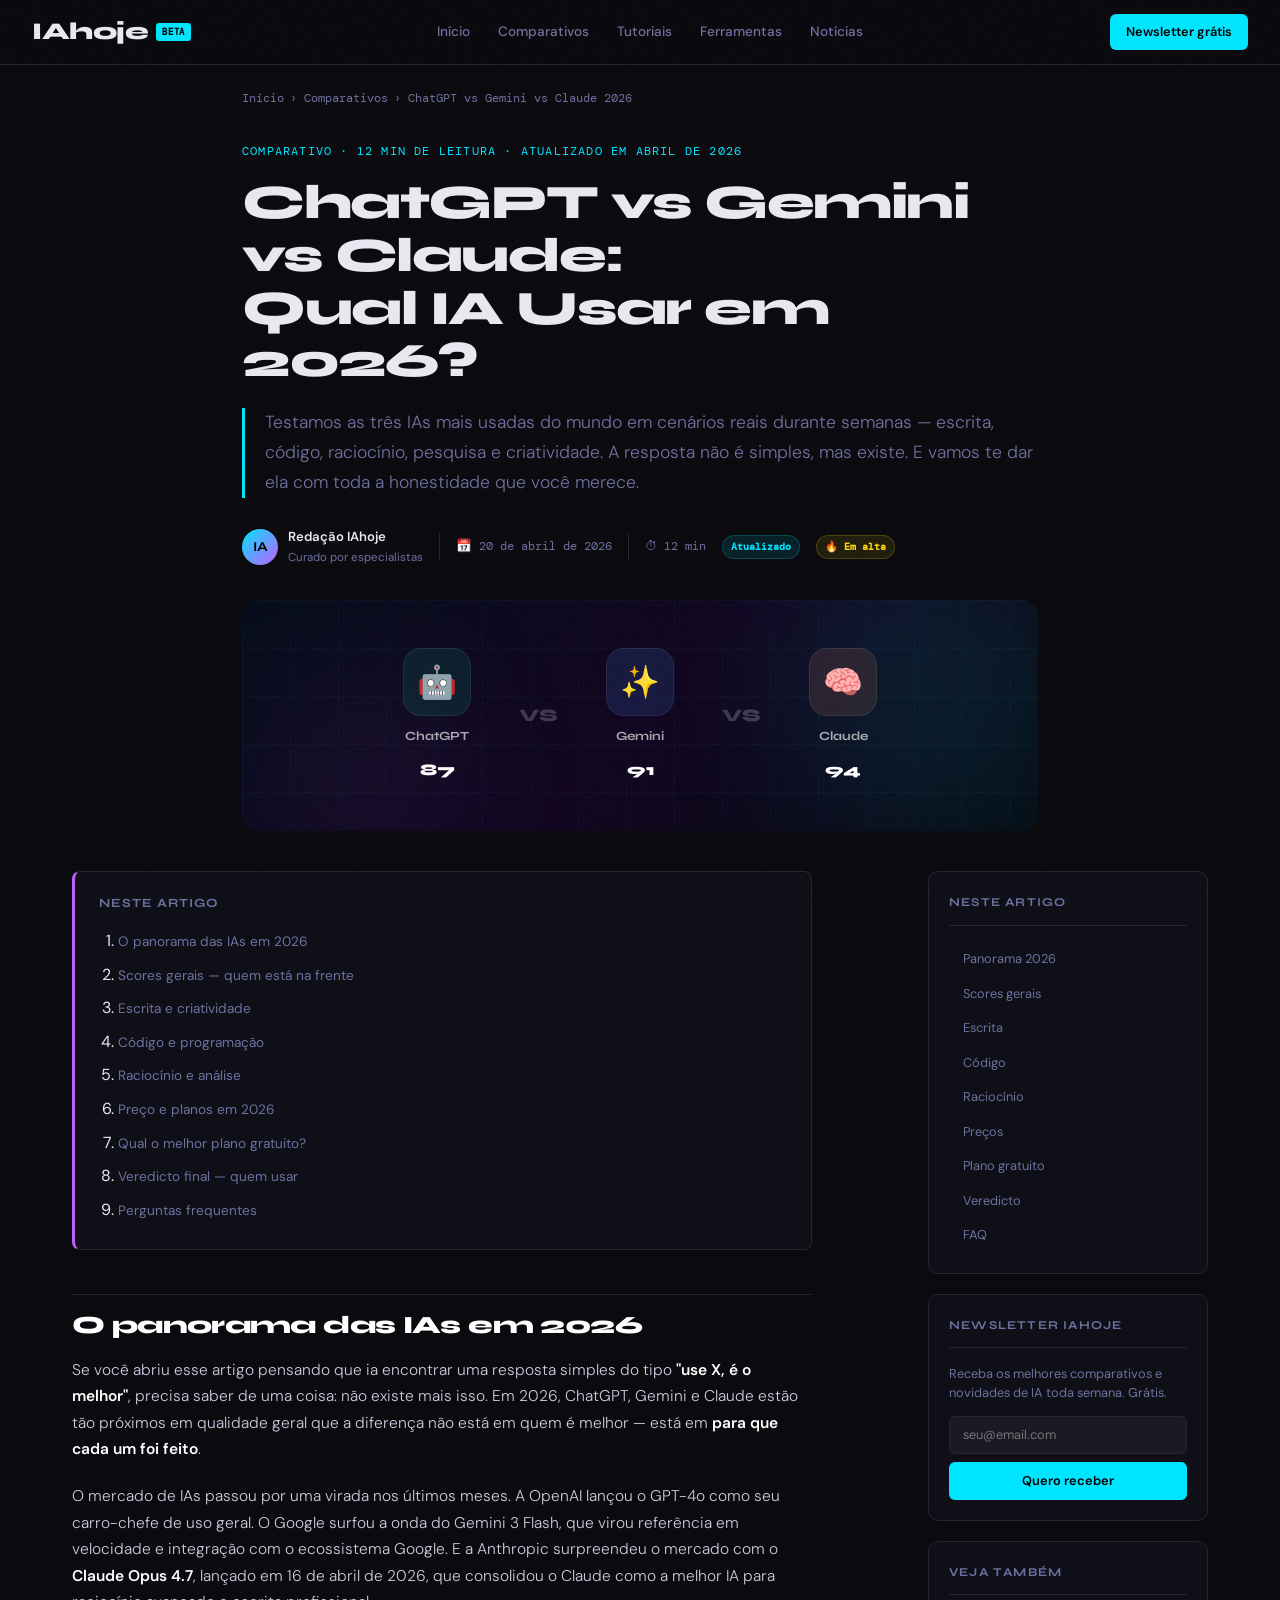
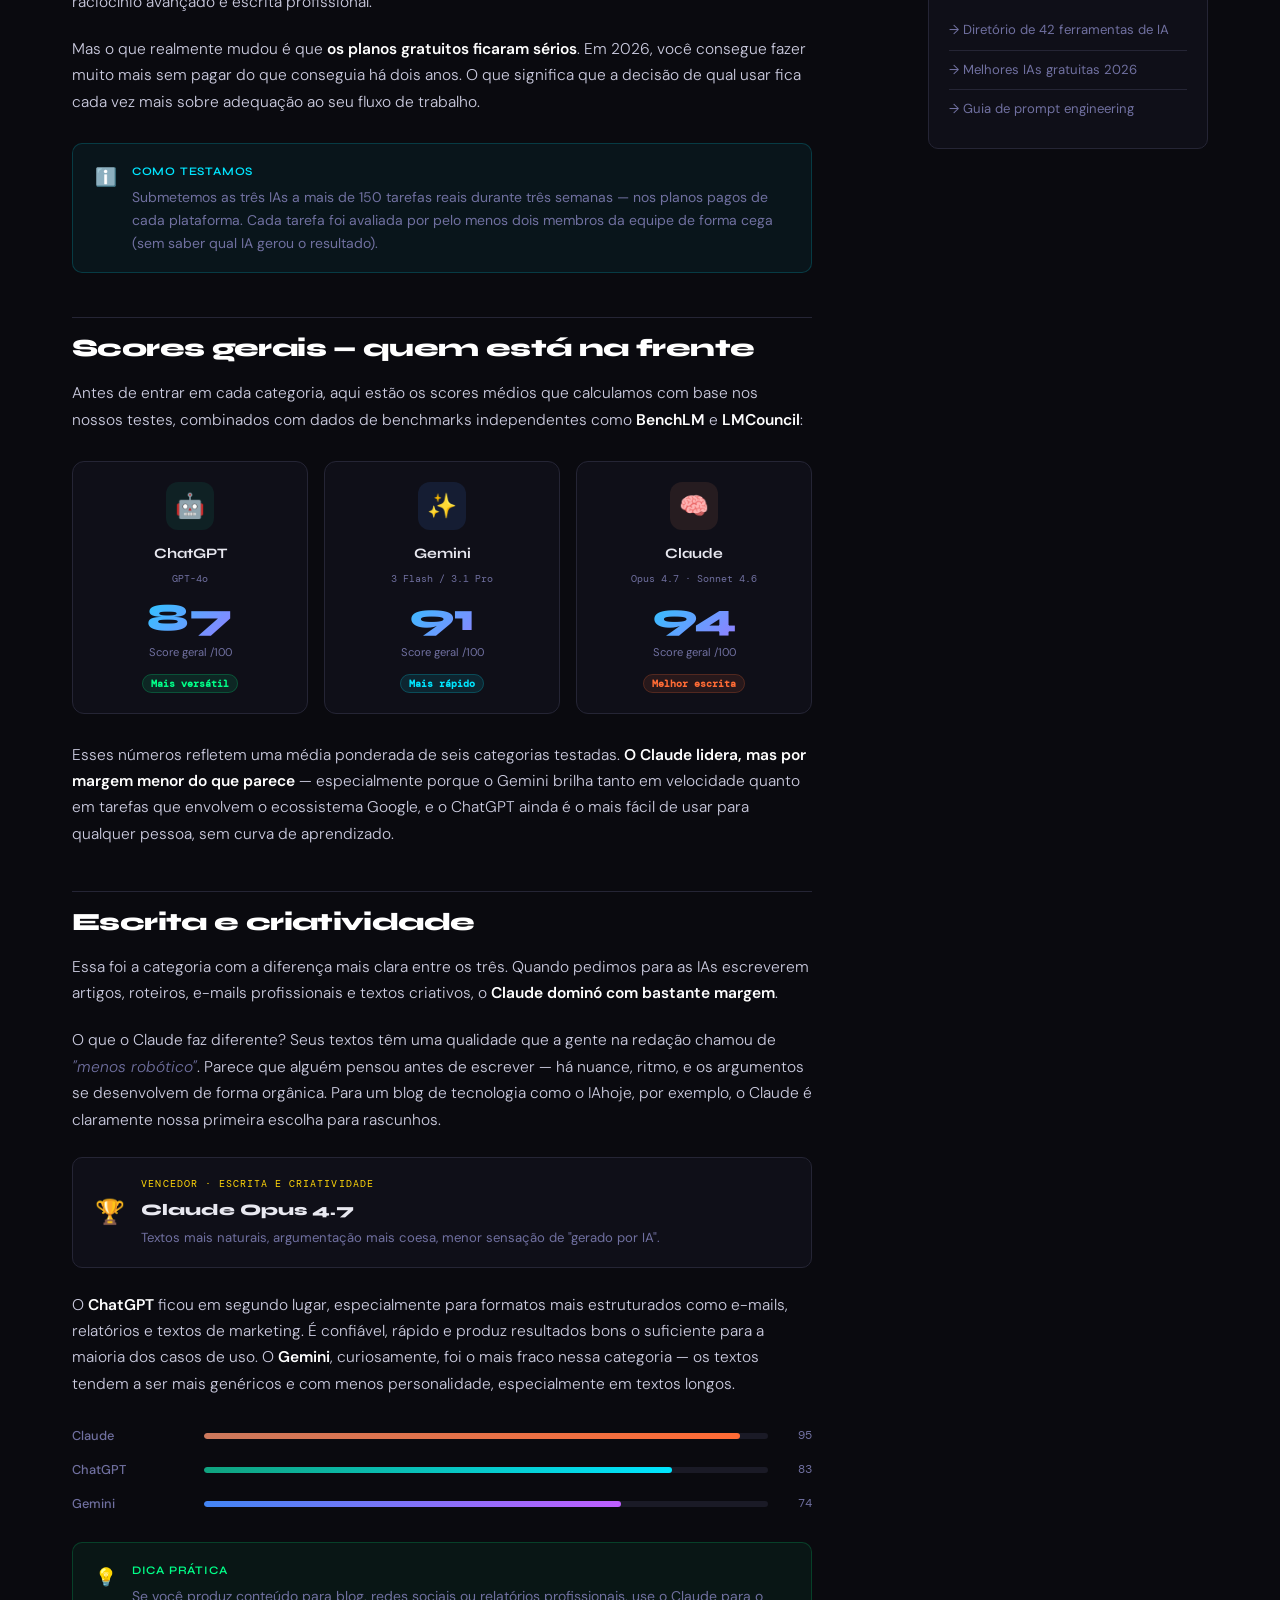
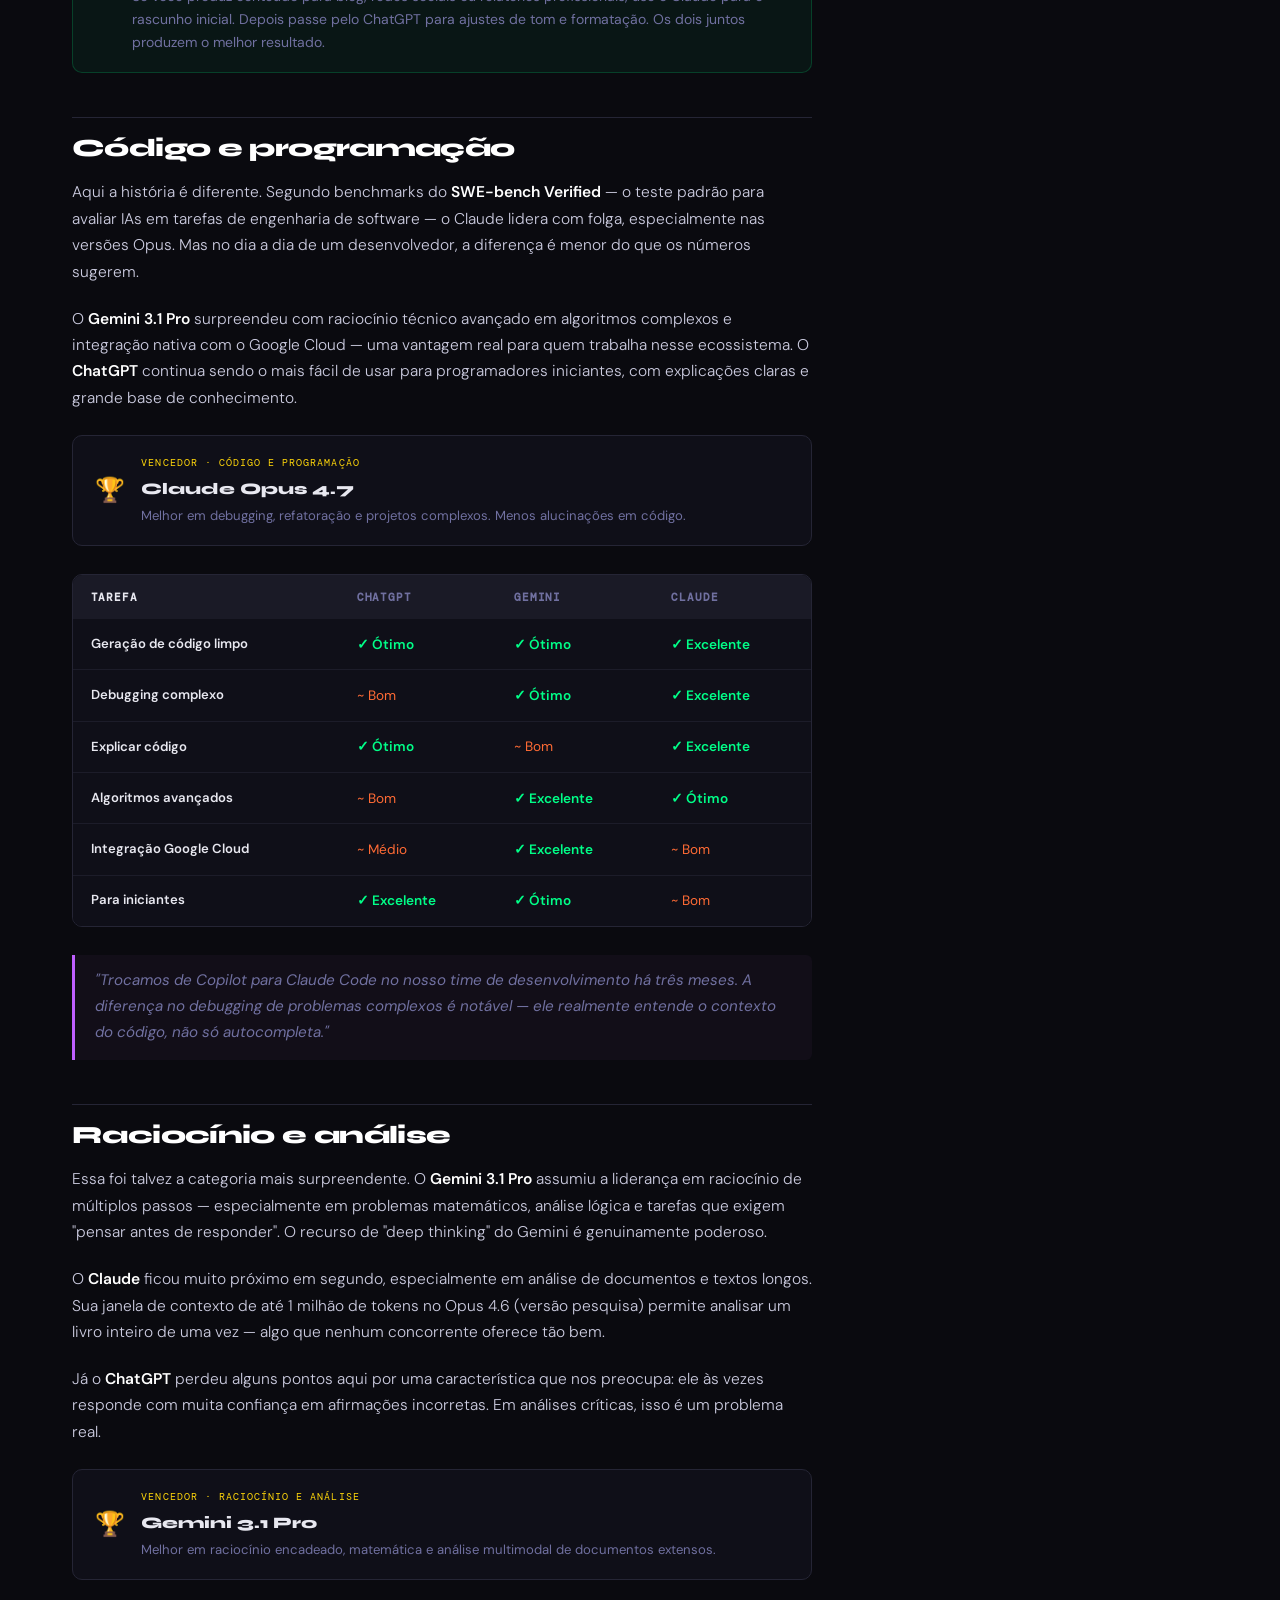
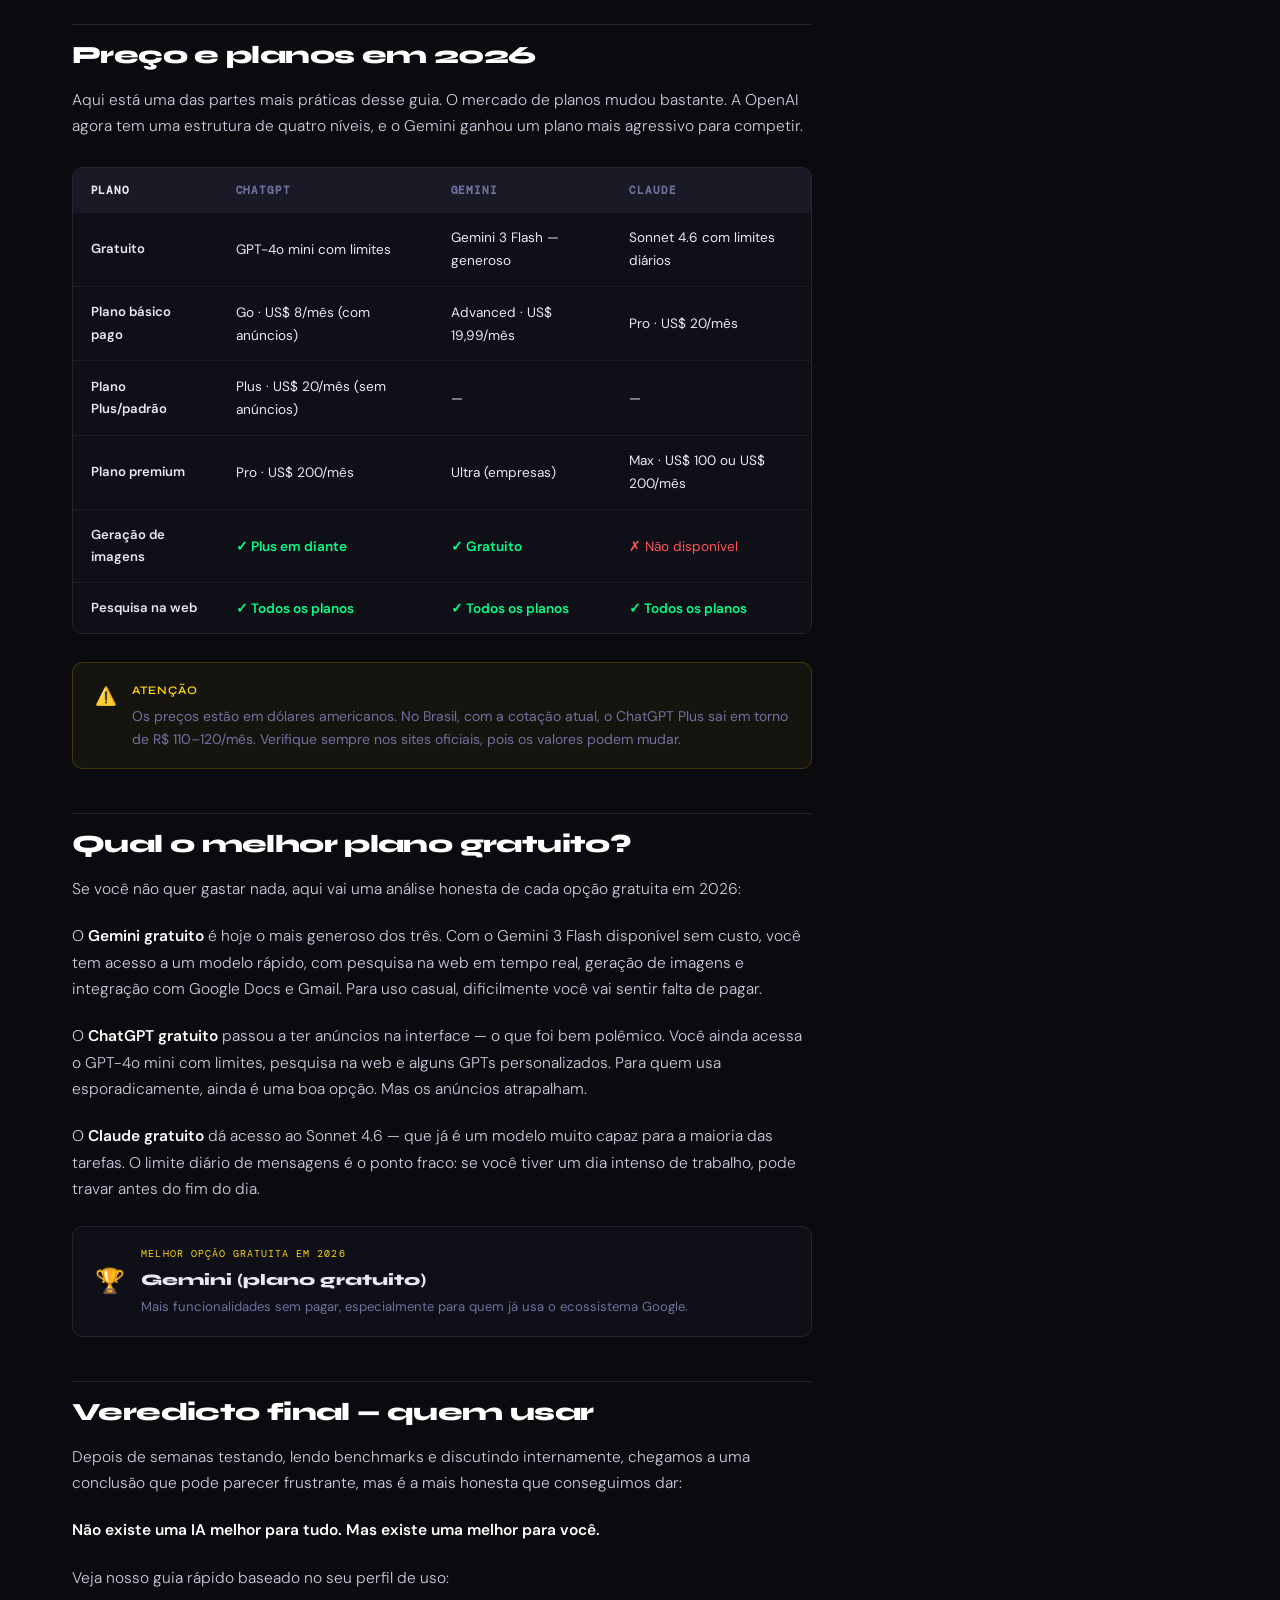
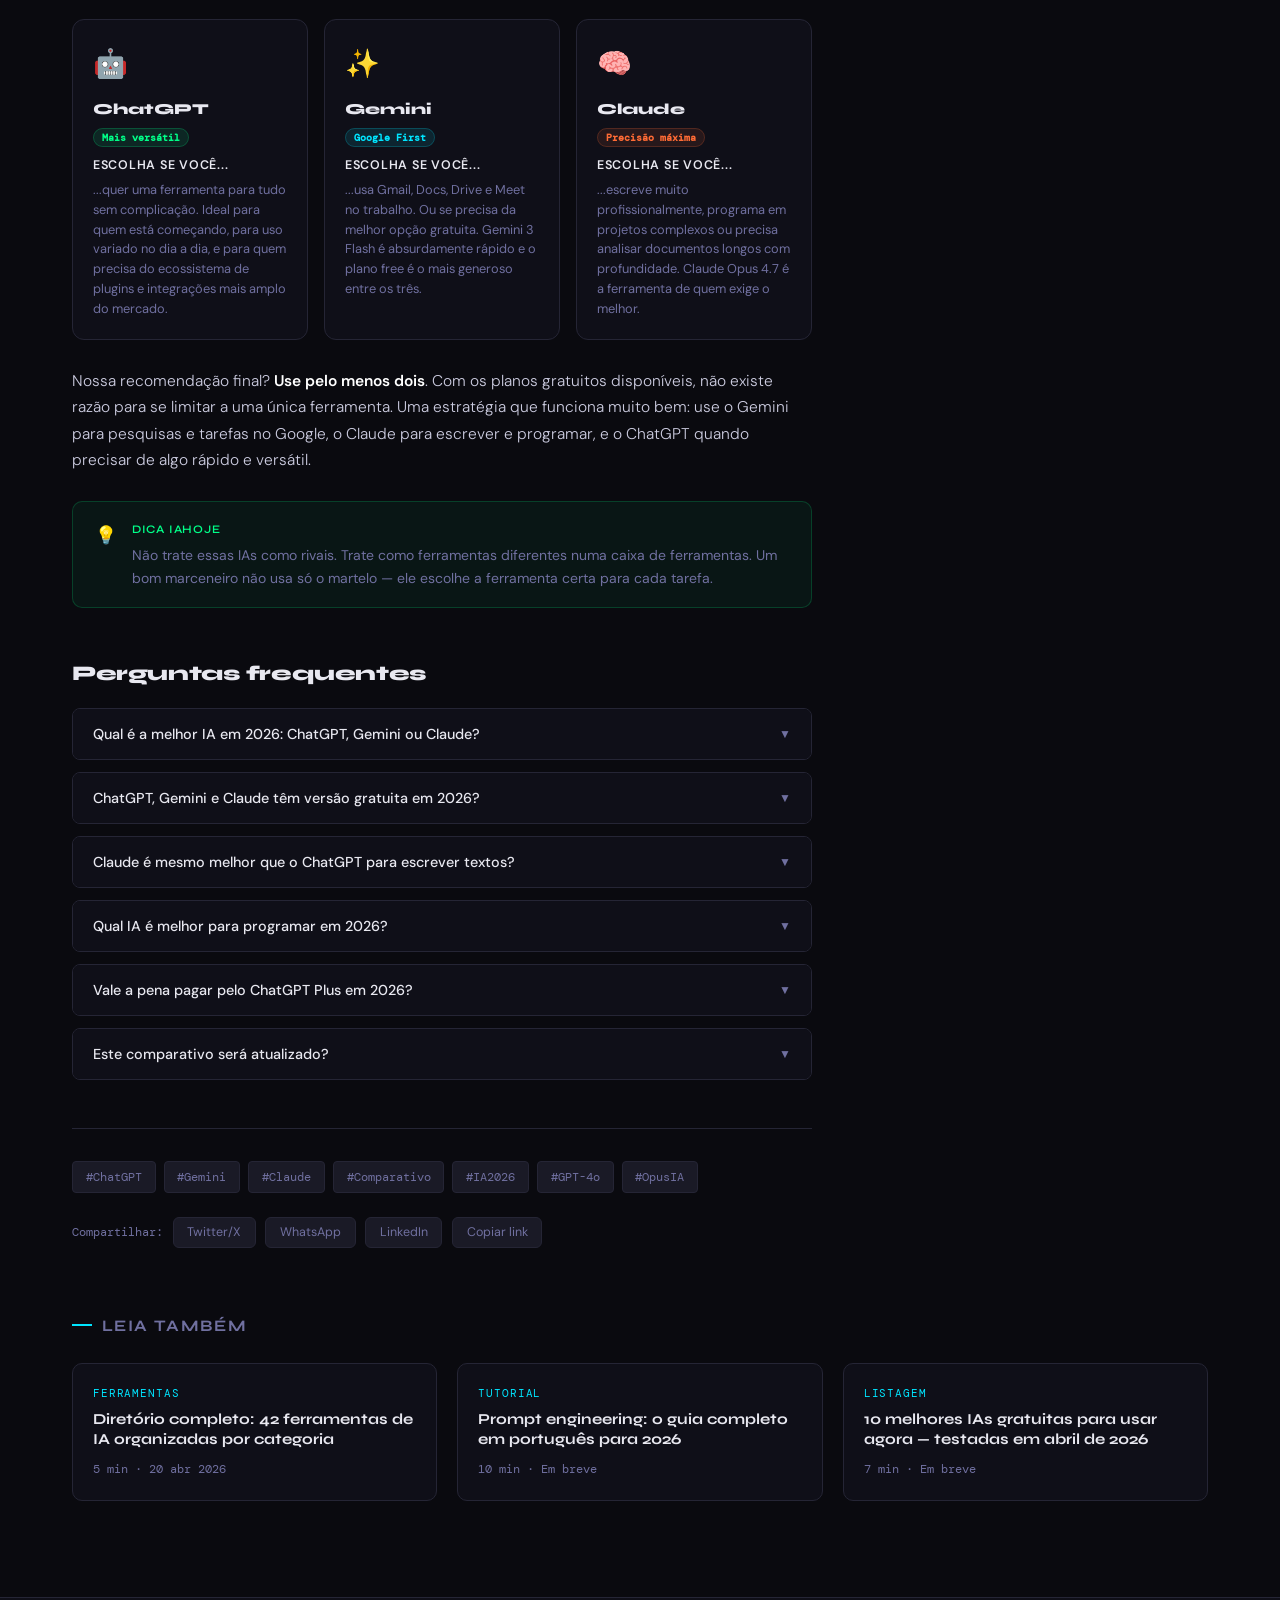
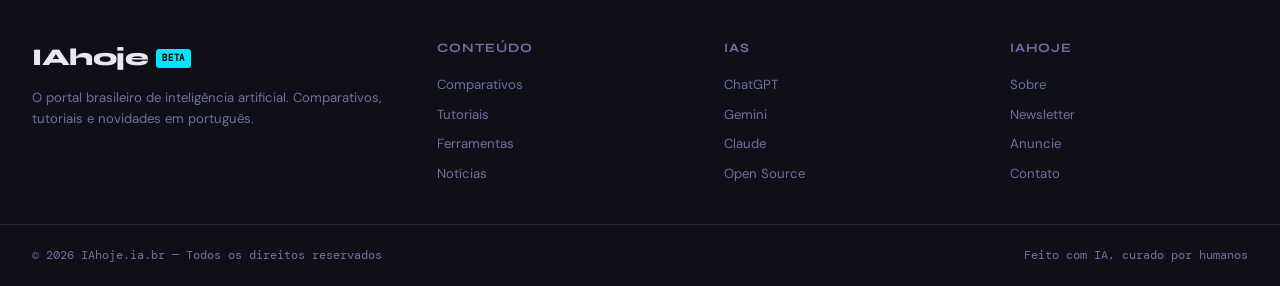
==== commit 1f10fa06: "Criado arquivo CSS Global CSS global criado e alterado todas as paginas de artigos. Dica 1 executada" ====
--- a/chatgpt-vs-gemini-vs-claude-2026.html
+++ b/chatgpt-vs-gemini-vs-claude-2026.html
@@ -101,11 +101,17 @@
   }
   </script>
 
+  <!-- ═══ CSS GLOBAL ═══ -->
+  <link rel="stylesheet" href="style.css" />
+
   <link rel="preconnect" href="https://fonts.googleapis.com" />
   <link rel="preconnect" href="https://fonts.gstatic.com" crossorigin />
   <link href="https://fonts.googleapis.com/css2?family=Syne:wght@400;600;700;800&family=DM+Sans:ital,wght@0,300;0,400;0,500;1,300&family=DM+Mono:wght@400;500&display=swap" rel="stylesheet" />
 
   <style>
+    /* ═══ CSS ESPECÍFICO DESTA PÁGINA ═══
+       CSS global em style.css
+    ═══════════════════════════════════ */
     *, *::before, *::after { box-sizing: border-box; margin: 0; padding: 0; }
     :root {
       --bg: #0a0a0f; --bg2: #0f0f18; --bg3: #16161f;
--- a/style.css
+++ b/style.css
@@ -0,0 +1,920 @@
+/* ═══════════════════════════════════════════════════════════════
+   IAhoje.ia.br — style.css
+   CSS Global · Versão 1.0 · Abril 2026
+   ---------------------------------------------------------------
+   Contém: reset, variáveis, tipografia, header, footer,
+   navegação mobile, badges, breadcrumb, componentes de artigo
+   (TOC, prose, callouts, FAQ, share), relacionados e utilitários.
+
+   CSS específico por página permanece inline em cada .html:
+     · index.html      → hero, ticker, featured grid, newsletter,
+                         compare table, article list, IA da semana
+     · artigos         → score cards, bar chart, verdict grid,
+                         comp table inline, winner box
+     · ias-gratuitas   → ia-card, pros-cons, ia-specs, hero-list
+     · o-que-e-ia      → timeline, concept grid, ai-types,
+                         example-list, data-highlight, analogy
+     · ferramentas     → tool-grid, cat-tabs, search, filter-btn
+═══════════════════════════════════════════════════════════════ */
+
+/* ─────────────────────────────────────────
+   1. RESET & BOX MODEL
+───────────────────────────────────────── */
+*, *::before, *::after {
+  box-sizing: border-box;
+  margin: 0;
+  padding: 0;
+  min-width: 0; /* evita overflow em grids e flex */
+}
+
+/* ─────────────────────────────────────────
+   2. VARIÁVEIS DE DESIGN (CSS Custom Properties)
+   Altere aqui para refletir em TODO o site.
+───────────────────────────────────────── */
+:root {
+  /* Cores de fundo */
+  --bg:        #0a0a0f;
+  --bg2:       #0f0f18;
+  --bg3:       #16161f;
+  --surface:   #1a1a26;
+  --border:    #252535;
+
+  /* Texto */
+  --text:      #e8e8f0;
+  --muted:     #7070a0;
+  --text-body: #cccce0; /* parágrafos de prosa */
+
+  /* Cores de acento */
+  --accent:    #00e5ff; /* ciano principal */
+  --accent2:   #bf5fff; /* roxo */
+  --accent3:   #ff6b35; /* laranja */
+  --green:     #00ff88;
+  --yellow:    #ffd60a;
+
+  /* Tipografia */
+  --fhead: 'Syne', sans-serif;
+  --fbody: 'DM Sans', sans-serif;
+  --fmono: 'DM Mono', monospace;
+
+  /* Espaçamento */
+  --section-pad: 3rem 2rem;
+  --max-w:       1280px;
+  --max-article: 860px;
+}
+
+/* ─────────────────────────────────────────
+   3. BASE HTML & BODY
+───────────────────────────────────────── */
+html {
+  scroll-behavior: smooth;
+}
+
+body {
+  background:   var(--bg);
+  color:        var(--text);
+  font-family:  var(--fbody);
+  font-size:    16px;
+  line-height:  1.7;
+  overflow-x:   hidden;
+}
+
+/* Noise overlay — textura sutil em toda a página */
+body::before {
+  content: '';
+  position: fixed;
+  inset: 0;
+  background-image: url("data:image/svg+xml,%3Csvg viewBox='0 0 256 256' xmlns='http://www.w3.org/2000/svg'%3E%3Cfilter id='n'%3E%3CfeTurbulence type='fractalNoise' baseFrequency='0.9' numOctaves='4' stitchTiles='stitch'/%3E%3C/filter%3E%3Crect width='100%25' height='100%25' filter='url(%23n)' opacity='0.04'/%3E%3C/svg%3E");
+  pointer-events: none;
+  z-index: 9999;
+  opacity: .4;
+}
+
+/* ─────────────────────────────────────────
+   4. SCROLLBAR CUSTOMIZADA
+───────────────────────────────────────── */
+::-webkit-scrollbar         { width: 4px; }
+::-webkit-scrollbar-track   { background: var(--bg); }
+::-webkit-scrollbar-thumb   { background: var(--accent); border-radius: 2px; }
+
+/* ─────────────────────────────────────────
+   5. BARRA DE PROGRESSO DE LEITURA
+   Usada nos artigos (controlada via JS).
+───────────────────────────────────────── */
+#progress {
+  position: fixed;
+  top: 0; left: 0;
+  z-index: 9998;
+  height: 2px;
+  width: 0%;
+  background: linear-gradient(90deg, var(--accent), var(--accent2));
+  transition: width .1s linear;
+}
+
+/* ─────────────────────────────────────────
+   6. HEADER & NAVEGAÇÃO DESKTOP
+───────────────────────────────────────── */
+header {
+  position: sticky;
+  top: 0;
+  z-index: 100;
+  background: rgba(10,10,15,.88);
+  backdrop-filter: blur(20px);
+  border-bottom: 1px solid var(--border);
+}
+
+.header-inner {
+  max-width: var(--max-w);
+  margin: 0 auto;
+  padding: 0 2rem;
+  display: flex;
+  align-items: center;
+  justify-content: space-between;
+  height: 64px;
+}
+
+/* Logo */
+.logo {
+  font-family: var(--fhead);
+  font-size: 1.5rem;
+  font-weight: 800;
+  color: var(--text);
+  text-decoration: none;
+  display: flex;
+  align-items: center;
+  gap: .5rem;
+  letter-spacing: -.02em;
+}
+
+.logo-badge {
+  background: var(--accent);
+  color: #000;
+  font-size: .55rem;
+  font-weight: 700;
+  padding: 2px 6px;
+  border-radius: 3px;
+  font-family: var(--fmono);
+  letter-spacing: .08em;
+}
+
+/* Nav links desktop */
+nav { display: flex; gap: .25rem; }
+
+nav a {
+  color: var(--muted);
+  text-decoration: none;
+  font-size: .85rem;
+  font-weight: 500;
+  padding: .4rem .75rem;
+  border-radius: 6px;
+  transition: color .2s, background .2s;
+}
+
+nav a:hover  { color: var(--text); background: var(--surface); }
+nav a.active { color: var(--accent); }
+
+/* Botão CTA no header */
+.header-cta {
+  background: var(--accent);
+  color: #000;
+  border: none;
+  font-family: var(--fbody);
+  font-size: .8rem;
+  font-weight: 600;
+  padding: .45rem 1rem;
+  border-radius: 6px;
+  cursor: pointer;
+  text-decoration: none;
+  transition: opacity .2s, transform .15s;
+}
+.header-cta:hover { opacity: .85; transform: translateY(-1px); }
+
+/* ─────────────────────────────────────────
+   7. MENU HAMBÚRGUER (MOBILE)
+───────────────────────────────────────── */
+.menu-toggle {
+  display: none;
+  flex-direction: column;
+  gap: 5px;
+  background: none;
+  border: none;
+  cursor: pointer;
+  padding: .4rem;
+}
+
+.menu-toggle span {
+  display: block;
+  width: 22px;
+  height: 2px;
+  background: var(--text);
+  border-radius: 2px;
+  transition: all .25s;
+}
+
+/* Nav mobile — fixada abaixo do header */
+.mobile-nav {
+  display: none;
+  flex-direction: column;
+  position: fixed;
+  top: 64px; left: 0; right: 0;
+  z-index: 200;
+  background: var(--bg2);
+  border-bottom: 1px solid var(--border);
+  padding: .75rem 1.25rem;
+  box-shadow: 0 8px 32px rgba(0,0,0,.5);
+  max-height: calc(100vh - 64px);
+  overflow-y: auto;
+}
+
+.mobile-nav a {
+  color: var(--muted);
+  text-decoration: none;
+  font-size: .95rem;
+  font-weight: 500;
+  padding: .65rem 0;
+  border-bottom: 1px solid var(--border);
+  transition: color .2s;
+}
+
+.mobile-nav a:last-child { border-bottom: none; }
+.mobile-nav a:hover      { color: var(--accent); }
+.mobile-nav.open         { display: flex; }
+
+/* Backdrop escuro que fecha o menu ao clicar fora */
+.nav-backdrop {
+  display: none;
+  position: fixed;
+  inset: 0;
+  top: 64px;
+  z-index: 199;
+  background: rgba(0,0,0,.4);
+}
+.nav-backdrop.open { display: block; }
+
+/* ─────────────────────────────────────────
+   8. BREADCRUMB
+───────────────────────────────────────── */
+.breadcrumb {
+  max-width: var(--max-article);
+  margin: 0 auto;
+  padding: 1.5rem 2rem .5rem;
+  font-family: var(--fmono);
+  font-size: .72rem;
+  color: var(--muted);
+  display: flex;
+  align-items: center;
+  gap: .4rem;
+  flex-wrap: wrap;
+}
+
+.breadcrumb a             { color: var(--muted); text-decoration: none; }
+.breadcrumb a:hover       { color: var(--accent); }
+
+/* ─────────────────────────────────────────
+   9. CABEÇALHO DE ARTIGO
+───────────────────────────────────────── */
+.article-header {
+  max-width: var(--max-article);
+  margin: 0 auto;
+  padding: 1.5rem 2rem 2rem;
+}
+
+.article-category {
+  font-family: var(--fmono);
+  font-size: .75rem;
+  color: var(--accent);
+  text-transform: uppercase;
+  letter-spacing: .1em;
+  margin-bottom: 1rem;
+}
+
+.article-title {
+  font-family: var(--fhead);
+  font-size: clamp(1.8rem, 4.5vw, 3rem);
+  font-weight: 800;
+  line-height: 1.1;
+  letter-spacing: -.03em;
+  margin-bottom: 1.25rem;
+  overflow-wrap: break-word;
+  word-break: break-word;
+}
+
+.article-lead {
+  font-size: 1.1rem;
+  color: var(--muted);
+  font-weight: 300;
+  line-height: 1.7;
+  margin-bottom: 1.75rem;
+  border-left: 3px solid var(--accent);
+  padding-left: 1.25rem;
+}
+
+/* Meta linha (autor, data, tempo de leitura) */
+.article-meta {
+  display: flex;
+  align-items: center;
+  gap: 1rem;
+  flex-wrap: wrap;
+}
+
+.author                   { display: flex; align-items: center; gap: .6rem; }
+
+.author-avatar {
+  width: 36px; height: 36px;
+  border-radius: 50%;
+  background: linear-gradient(135deg, var(--accent), var(--accent2));
+  display: flex; align-items: center; justify-content: center;
+  font-size: .85rem; font-weight: 700;
+  color: #000; font-family: var(--fhead);
+  flex-shrink: 0;
+}
+
+.author-name  { font-size: .82rem; font-weight: 600; }
+.author-role  { font-size: .72rem; color: var(--muted); }
+
+.meta-divider { width: 1px; height: 28px; background: var(--border); }
+.meta-item    { font-size: .78rem; color: var(--muted); font-family: var(--fmono); }
+
+/* ─────────────────────────────────────────
+   10. BADGES (reutilizáveis em todo o site)
+───────────────────────────────────────── */
+.badge {
+  font-size: .65rem;
+  font-family: var(--fmono);
+  font-weight: 600;
+  padding: 2px 8px;
+  border-radius: 100px;
+}
+
+.badge-blue   { background: rgba(0,229,255,.1);  color: var(--accent);  border: 1px solid rgba(0,229,255,.2); }
+.badge-green  { background: rgba(0,255,136,.1);  color: var(--green);   border: 1px solid rgba(0,255,136,.2); }
+.badge-orange { background: rgba(255,107,53,.1); color: var(--accent3); border: 1px solid rgba(255,107,53,.2); }
+.badge-yellow { background: rgba(255,214,10,.1); color: var(--yellow);  border: 1px solid rgba(255,214,10,.2); }
+.badge-purple { background: rgba(191,95,255,.1); color: var(--accent2); border: 1px solid rgba(191,95,255,.2); }
+.badge-free   { background: rgba(0,255,136,.1);  color: var(--green);   border: 1px solid rgba(0,255,136,.2); }
+
+/* ─────────────────────────────────────────
+   11. LAYOUT DUPLO COLUNA (artigo + sidebar)
+───────────────────────────────────────── */
+.article-layout {
+  max-width: 1200px;
+  margin: 0 auto;
+  padding: 0 2rem 4rem;
+  display: grid;
+  grid-template-columns: 1fr 280px;
+  gap: 3.5rem;
+  align-items: start;
+}
+
+.article-body {
+  max-width: 740px;
+  overflow-wrap: break-word;
+  word-break: break-word;
+}
+
+/* ─────────────────────────────────────────
+   12. TABELA DE CONTEÚDO (TOC)
+───────────────────────────────────────── */
+.toc {
+  background: var(--bg2);
+  border: 1px solid var(--border);
+  border-left: 3px solid var(--accent2);
+  border-radius: 8px;
+  padding: 1.25rem 1.5rem;
+  margin-bottom: 2.5rem;
+}
+
+.toc-title {
+  font-family: var(--fhead);
+  font-size: .78rem;
+  font-weight: 700;
+  text-transform: uppercase;
+  letter-spacing: .08em;
+  color: var(--muted);
+  margin-bottom: .85rem;
+}
+
+.toc ol { padding-left: 1.2rem; }
+.toc li { margin-bottom: .4rem; }
+
+.toc a {
+  color: var(--muted);
+  text-decoration: none;
+  font-size: .85rem;
+  transition: color .2s;
+}
+.toc a:hover { color: var(--accent); }
+
+/* ─────────────────────────────────────────
+   13. PROSA — CORPO DOS ARTIGOS
+───────────────────────────────────────── */
+.prose h2 {
+  font-family: var(--fhead);
+  font-size: 1.55rem;
+  font-weight: 800;
+  letter-spacing: -.025em;
+  margin: 2.75rem 0 1rem;
+  color: #fff;
+  line-height: 1.2;
+  padding-top: 1rem;
+  border-top: 1px solid var(--border);
+}
+
+.prose h3 {
+  font-family: var(--fhead);
+  font-size: 1.05rem;
+  font-weight: 700;
+  margin: 1.75rem 0 .6rem;
+  color: var(--text);
+}
+
+.prose p {
+  margin-bottom: 1.3rem;
+  color: var(--text-body);
+  font-weight: 300;
+  font-size: .97rem;
+}
+
+.prose strong { font-weight: 600; color: #fff; }
+.prose em     { font-style: italic; color: var(--muted); }
+
+.prose a {
+  color: var(--accent);
+  text-decoration: none;
+  border-bottom: 1px solid rgba(0,229,255,.3);
+}
+.prose a:hover { border-color: var(--accent); }
+
+.prose ul,
+.prose ol       { padding-left: 1.5rem; margin-bottom: 1.3rem; }
+.prose li       { margin-bottom: .55rem; color: var(--text-body); font-weight: 300; font-size: .97rem; }
+
+.prose blockquote {
+  border-left: 3px solid var(--accent2);
+  margin: 1.75rem 0;
+  padding: .85rem 1.25rem;
+  background: rgba(191,95,255,.04);
+  border-radius: 0 6px 6px 0;
+  font-style: italic;
+  color: var(--muted);
+  font-size: .95rem;
+}
+
+/* ─────────────────────────────────────────
+   14. CALLOUT BOXES
+───────────────────────────────────────── */
+.callout {
+  border-radius: 10px;
+  padding: 1.1rem 1.4rem;
+  margin: 1.75rem 0;
+  display: flex;
+  gap: .9rem;
+  align-items: flex-start;
+}
+
+.callout-info  { background: rgba(0,229,255,.05);  border: 1px solid rgba(0,229,255,.18); }
+.callout-tip   { background: rgba(0,255,136,.05);  border: 1px solid rgba(0,255,136,.18); }
+.callout-warn  { background: rgba(255,214,10,.05); border: 1px solid rgba(255,214,10,.18); }
+.callout-fact  { background: rgba(191,95,255,.05); border: 1px solid rgba(191,95,255,.18); }
+
+.callout-icon  { font-size: 1.1rem; flex-shrink: 0; margin-top: .1rem; }
+
+.callout-body  { font-size: .875rem; line-height: 1.65; color: var(--muted); }
+
+.callout-body strong {
+  display: block;
+  font-family: var(--fhead);
+  font-size: .72rem;
+  text-transform: uppercase;
+  letter-spacing: .07em;
+  margin-bottom: .3rem;
+}
+
+.callout-info strong  { color: var(--accent); }
+.callout-tip strong   { color: var(--green); }
+.callout-warn strong  { color: var(--yellow); }
+.callout-fact strong  { color: var(--accent2); }
+
+/* ─────────────────────────────────────────
+   15. FAQ ACCORDION
+───────────────────────────────────────── */
+.faq             { margin-top: 3rem; }
+
+.faq-title {
+  font-family: var(--fhead);
+  font-size: 1.3rem;
+  font-weight: 800;
+  letter-spacing: -.02em;
+  margin-bottom: 1rem;
+}
+
+.faq-item {
+  border: 1px solid var(--border);
+  border-radius: 8px;
+  overflow: hidden;
+  margin-bottom: .75rem;
+}
+
+.faq-q {
+  width: 100%;
+  background: var(--bg2);
+  border: none;
+  padding: 1rem 1.25rem;
+  display: flex;
+  align-items: center;
+  justify-content: space-between;
+  font-family: var(--fbody);
+  font-size: .9rem;
+  font-weight: 500;
+  color: var(--text);
+  cursor: pointer;
+  text-align: left;
+  transition: background .2s;
+}
+
+.faq-q:hover        { background: var(--bg3); }
+
+.faq-arrow {
+  color: var(--muted);
+  font-size: .75rem;
+  transition: transform .25s;
+  flex-shrink: 0;
+  margin-left: .5rem;
+}
+
+.faq-item.open .faq-arrow { transform: rotate(180deg); }
+
+.faq-a {
+  max-height: 0;
+  overflow: hidden;
+  transition: max-height .3s ease, padding .3s;
+  background: var(--surface);
+  font-size: .875rem;
+  color: var(--muted);
+  line-height: 1.7;
+}
+
+.faq-item.open .faq-a { max-height: 400px; padding: 1rem 1.25rem; }
+
+/* ─────────────────────────────────────────
+   16. RODAPÉ DO ARTIGO (tags + compartilhar)
+───────────────────────────────────────── */
+.article-footer {
+  margin-top: 3rem;
+  padding-top: 2rem;
+  border-top: 1px solid var(--border);
+}
+
+.af-tags { display: flex; gap: .5rem; flex-wrap: wrap; margin-bottom: 1.5rem; }
+
+.af-tag {
+  background: var(--surface);
+  color: var(--muted);
+  font-size: .75rem;
+  font-family: var(--fmono);
+  padding: .3rem .8rem;
+  border-radius: 4px;
+  border: 1px solid var(--border);
+  text-decoration: none;
+  transition: border-color .2s, color .2s;
+}
+.af-tag:hover { border-color: var(--accent); color: var(--accent); }
+
+.share-row  { display: flex; align-items: center; gap: .6rem; flex-wrap: wrap; }
+.share-label { font-size: .78rem; color: var(--muted); font-family: var(--fmono); }
+
+.share-btn {
+  background: var(--surface);
+  border: 1px solid var(--border);
+  color: var(--muted);
+  font-size: .78rem;
+  padding: .4rem .85rem;
+  border-radius: 6px;
+  cursor: pointer;
+  font-family: var(--fbody);
+  transition: border-color .2s, color .2s;
+}
+.share-btn:hover { border-color: var(--accent); color: var(--accent); }
+
+/* ─────────────────────────────────────────
+   17. ARTIGOS RELACIONADOS
+───────────────────────────────────────── */
+.related {
+  max-width: 1200px;
+  margin: 0 auto;
+  padding: 0 2rem 4rem;
+}
+
+.related-title {
+  font-family: var(--fhead);
+  font-size: 1rem;
+  font-weight: 700;
+  color: var(--muted);
+  text-transform: uppercase;
+  letter-spacing: .1em;
+  display: flex;
+  align-items: center;
+  gap: .6rem;
+  margin-bottom: 1.5rem;
+}
+
+.related-title::before {
+  content: '';
+  display: block;
+  width: 20px;
+  height: 2px;
+  background: var(--accent);
+}
+
+.related-grid {
+  display: grid;
+  grid-template-columns: repeat(3, 1fr);
+  gap: 1.25rem;
+}
+
+.related-card {
+  background: var(--bg2);
+  border: 1px solid var(--border);
+  border-radius: 10px;
+  padding: 1.25rem;
+  text-decoration: none;
+  display: block;
+  transition: border-color .2s, transform .2s;
+}
+.related-card:hover { border-color: rgba(0,229,255,.3); transform: translateY(-2px); }
+
+.rc-cat {
+  font-family: var(--fmono);
+  font-size: .68rem;
+  color: var(--accent);
+  text-transform: uppercase;
+  letter-spacing: .08em;
+  margin-bottom: .5rem;
+}
+
+.rc-title {
+  font-family: var(--fhead);
+  font-size: .95rem;
+  font-weight: 700;
+  color: var(--text);
+  line-height: 1.3;
+  margin-bottom: .6rem;
+}
+
+.rc-meta { font-size: .75rem; color: var(--muted); font-family: var(--fmono); }
+
+/* ─────────────────────────────────────────
+   18. SIDEBAR STICKY (artigos)
+───────────────────────────────────────── */
+.sticky-sidebar { position: sticky; top: 80px; }
+
+.sidebar-widget {
+  background: var(--bg2);
+  border: 1px solid var(--border);
+  border-radius: 10px;
+  padding: 1.25rem;
+  margin-bottom: 1.25rem;
+}
+
+.widget-title {
+  font-family: var(--fhead);
+  font-size: .75rem;
+  font-weight: 700;
+  color: var(--muted);
+  text-transform: uppercase;
+  letter-spacing: .1em;
+  margin-bottom: 1rem;
+  padding-bottom: .75rem;
+  border-bottom: 1px solid var(--border);
+}
+
+/* TOC sidebar com highlight da seção ativa */
+.toc-sidebar a {
+  display: block;
+  padding: .4rem 0 .4rem .75rem;
+  color: var(--muted);
+  text-decoration: none;
+  font-size: .8rem;
+  border-left: 2px solid transparent;
+  transition: border-color .2s, color .2s;
+}
+
+.toc-sidebar a:hover,
+.toc-sidebar a.active {
+  color: var(--accent);
+  border-left-color: var(--accent);
+}
+
+/* ─────────────────────────────────────────
+   19. TOPIC PILLS (filtros de categoria)
+───────────────────────────────────────── */
+.topic-pill {
+  background: var(--surface);
+  color: var(--muted);
+  font-size: .8rem;
+  font-weight: 500;
+  padding: .4rem 1rem;
+  border-radius: 100px;
+  border: 1px solid var(--border);
+  text-decoration: none;
+  cursor: pointer;
+  transition: border-color .2s, color .2s, background .2s;
+  display: inline-block;
+}
+
+.topic-pill:hover,
+.topic-pill.active {
+  border-color: var(--accent);
+  color: var(--accent);
+  background: rgba(0,229,255,.06);
+}
+
+/* ─────────────────────────────────────────
+   20. SEÇÃO GENÉRICA (max-width + padding)
+───────────────────────────────────────── */
+.section {
+  max-width: var(--max-w);
+  margin: 0 auto;
+  padding: var(--section-pad);
+}
+
+.section-header {
+  display: flex;
+  align-items: center;
+  justify-content: space-between;
+  margin-bottom: 1.75rem;
+}
+
+.section-title {
+  font-family: var(--fhead);
+  font-size: 1rem;
+  font-weight: 700;
+  color: var(--muted);
+  text-transform: uppercase;
+  letter-spacing: .1em;
+  display: flex;
+  align-items: center;
+  gap: .6rem;
+}
+
+.section-title::before {
+  content: '';
+  display: block;
+  width: 20px;
+  height: 2px;
+  background: var(--accent);
+}
+
+.see-all {
+  font-size: .8rem;
+  color: var(--accent);
+  text-decoration: none;
+  font-family: var(--fmono);
+  opacity: .8;
+  transition: opacity .2s;
+}
+.see-all:hover { opacity: 1; }
+
+/* ─────────────────────────────────────────
+   21. FOOTER
+───────────────────────────────────────── */
+footer {
+  border-top: 1px solid var(--border);
+  background: var(--bg2);
+  margin-top: 2rem;
+}
+
+.footer-inner {
+  max-width: var(--max-w);
+  margin: 0 auto;
+  padding: 3rem 2rem 2rem;
+  display: grid;
+  grid-template-columns: 1.5fr 1fr 1fr 1fr;
+  gap: 3rem;
+}
+
+.footer-brand p {
+  font-size: .825rem;
+  color: var(--muted);
+  line-height: 1.6;
+  margin-top: .5rem;
+}
+
+.footer-col h4 {
+  font-family: var(--fhead);
+  font-size: .8rem;
+  font-weight: 700;
+  text-transform: uppercase;
+  letter-spacing: .08em;
+  color: var(--muted);
+  margin-bottom: .9rem;
+}
+
+.footer-col a {
+  display: block;
+  color: var(--muted);
+  text-decoration: none;
+  font-size: .825rem;
+  margin-bottom: .45rem;
+  transition: color .2s;
+}
+.footer-col a:hover { color: var(--accent); }
+
+.footer-bottom {
+  max-width: var(--max-w);
+  margin: 0 auto;
+  padding: 1.25rem 2rem;
+  border-top: 1px solid var(--border);
+  display: flex;
+  align-items: center;
+  justify-content: space-between;
+  font-size: .75rem;
+  color: var(--muted);
+  font-family: var(--fmono);
+}
+
+/* ─────────────────────────────────────────
+   22. UTILITÁRIOS DE TEXTO
+───────────────────────────────────────── */
+.card-title,
+.card-excerpt,
+.card-category,
+.article-body .card-title,
+.trending-text a {
+  overflow-wrap: break-word;
+  word-break: break-word;
+}
+
+.text-accent  { color: var(--accent); }
+.text-muted   { color: var(--muted); }
+.text-green   { color: var(--green); }
+.font-mono    { font-family: var(--fmono); }
+.font-head    { font-family: var(--fhead); }
+
+/* ─────────────────────────────────────────
+   23. RESPONSIVIDADE — TABLET (≤900px)
+───────────────────────────────────────── */
+@media (max-width: 900px) {
+  /* Layout artigo */
+  .article-layout    { grid-template-columns: 1fr; }
+  .sticky-sidebar    { display: none; }
+
+  /* Artigos relacionados */
+  .related-grid      { grid-template-columns: 1fr 1fr; }
+
+  /* Footer */
+  .footer-inner      { grid-template-columns: 1fr 1fr; gap: 2rem; }
+
+  /* Navegação */
+  nav                { display: none; }
+  .menu-toggle       { display: flex; }
+  .header-cta        { display: none; }
+}
+
+/* ─────────────────────────────────────────
+   24. RESPONSIVIDADE — MOBILE (≤600px)
+───────────────────────────────────────── */
+@media (max-width: 600px) {
+  /* Espaçamentos gerais */
+  .section            { padding: 2rem 1rem; }
+  .article-header     { padding-left: 1rem; padding-right: 1rem; }
+  .breadcrumb         { padding-left: 1rem; padding-right: 1rem; }
+  .article-layout     { padding: 0 1rem 3rem; }
+  .related            { padding: 0 1rem 3rem; }
+
+  /* Header */
+  .header-inner       { padding: 0 1rem; }
+  .logo               { font-size: 1.25rem; }
+
+  /* Artigo */
+  .article-title      { font-size: 1.8rem; letter-spacing: -.02em; }
+  .article-lead       { font-size: 1rem; padding-left: .9rem; }
+  .article-meta       { gap: .6rem; }
+  .meta-divider       { display: none; }
+
+  /* Prose */
+  .prose h2           { font-size: 1.25rem; }
+
+  /* Artigos relacionados */
+  .related-grid       { grid-template-columns: 1fr; }
+
+  /* Footer */
+  .footer-inner       { grid-template-columns: 1fr; gap: 1.5rem; padding: 2rem 1rem 1rem; }
+  .footer-bottom      { flex-direction: column; gap: .5rem; text-align: center; padding: 1rem; }
+
+  /* FAQ */
+  .faq-q              { font-size: .85rem; }
+
+  /* Share */
+  .share-row          { flex-wrap: wrap; }
+  .af-tags            { flex-wrap: wrap; }
+
+  /* TOC */
+  .toc ol             { padding-left: .9rem; }
+}
+
+/* ─────────────────────────────────────────
+   25. JAVASCRIPT HELPERS
+   Classes adicionadas/removidas via JS.
+───────────────────────────────────────── */
+.is-hidden  { display: none !important; }
+.is-visible { display: block !important; }
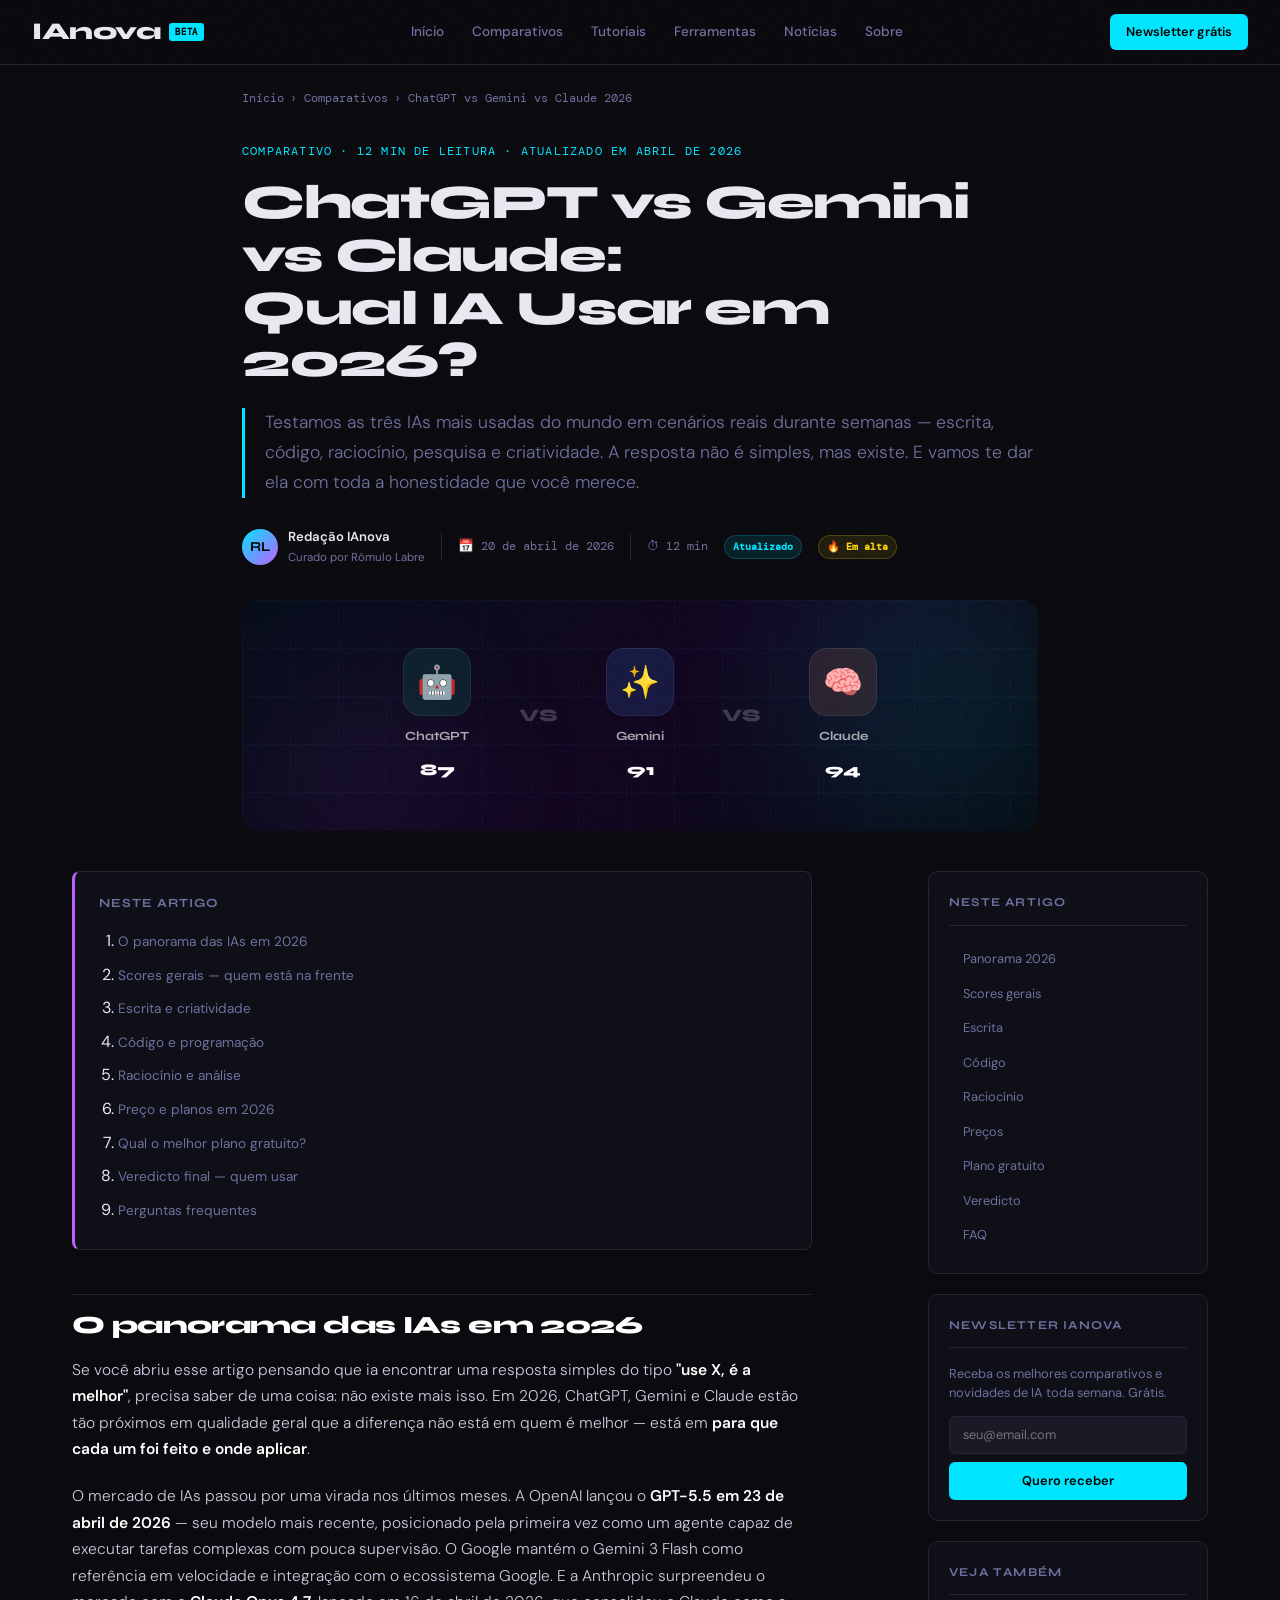
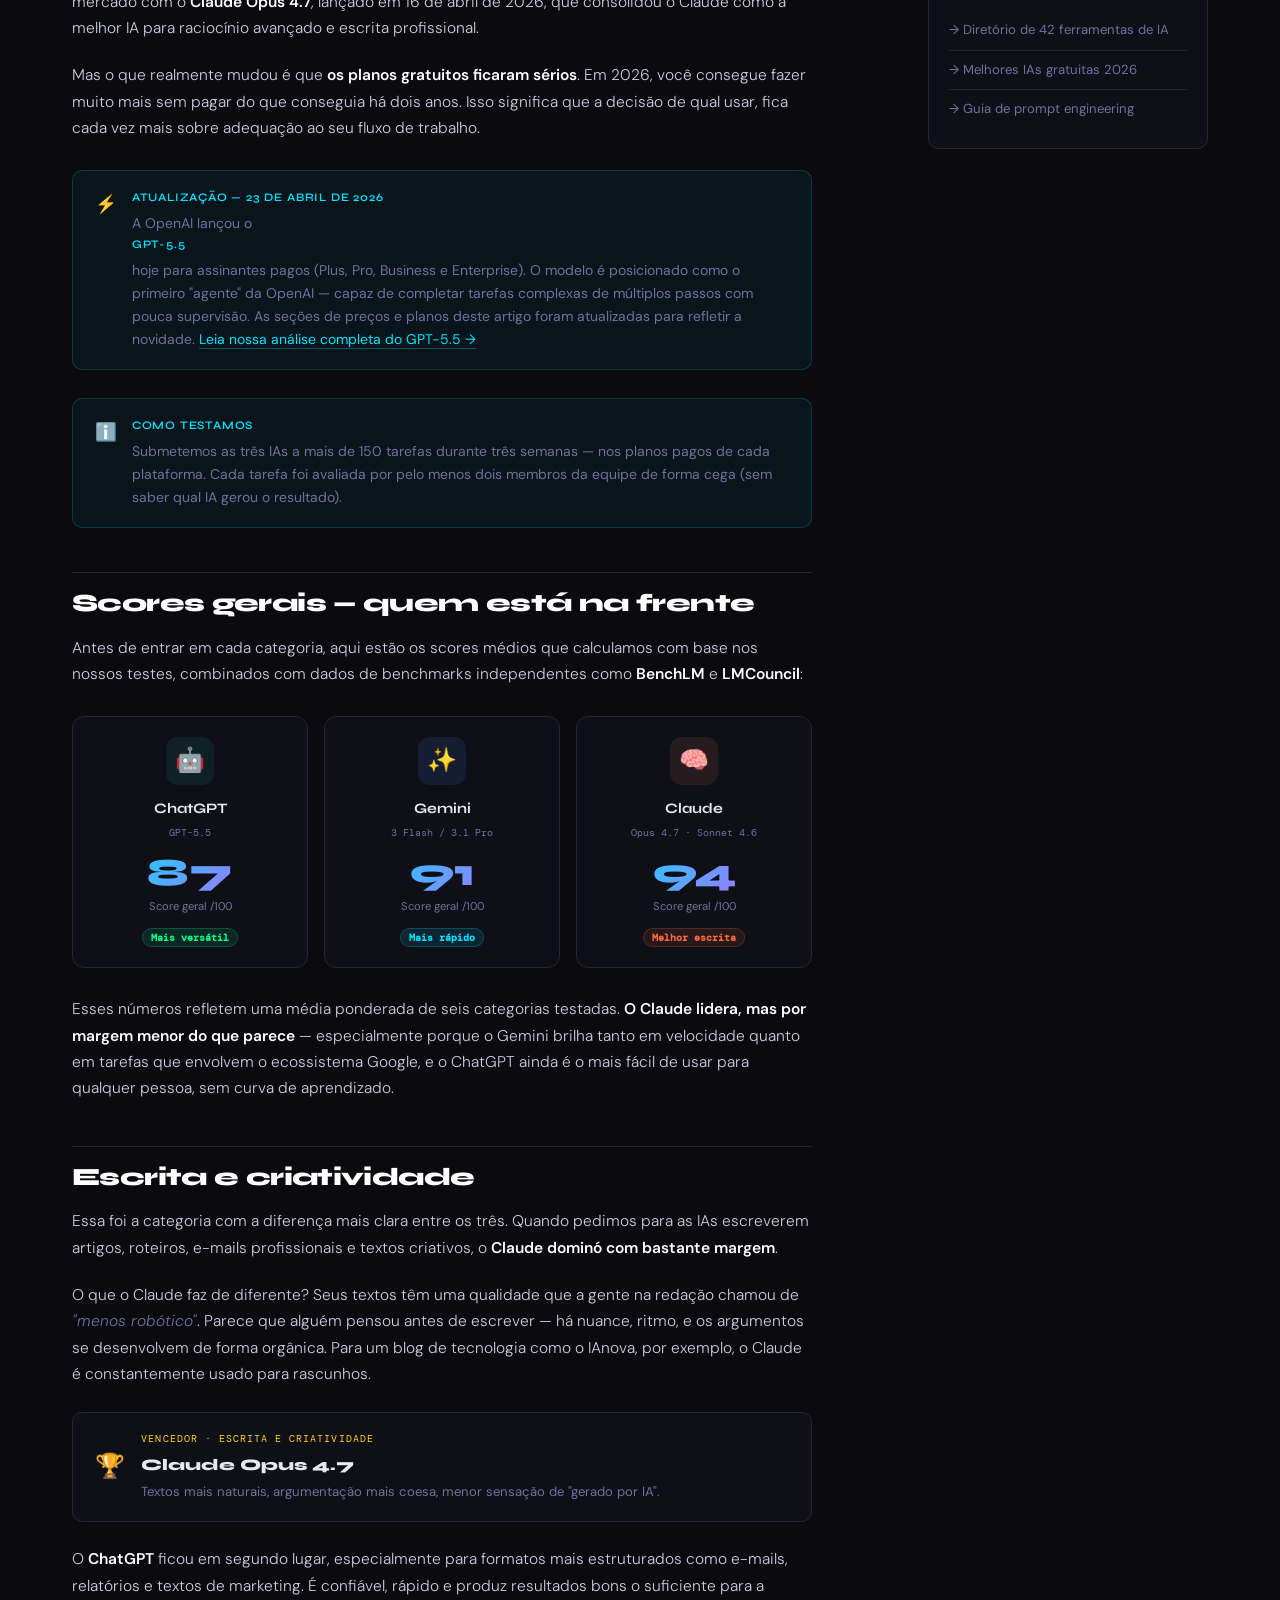
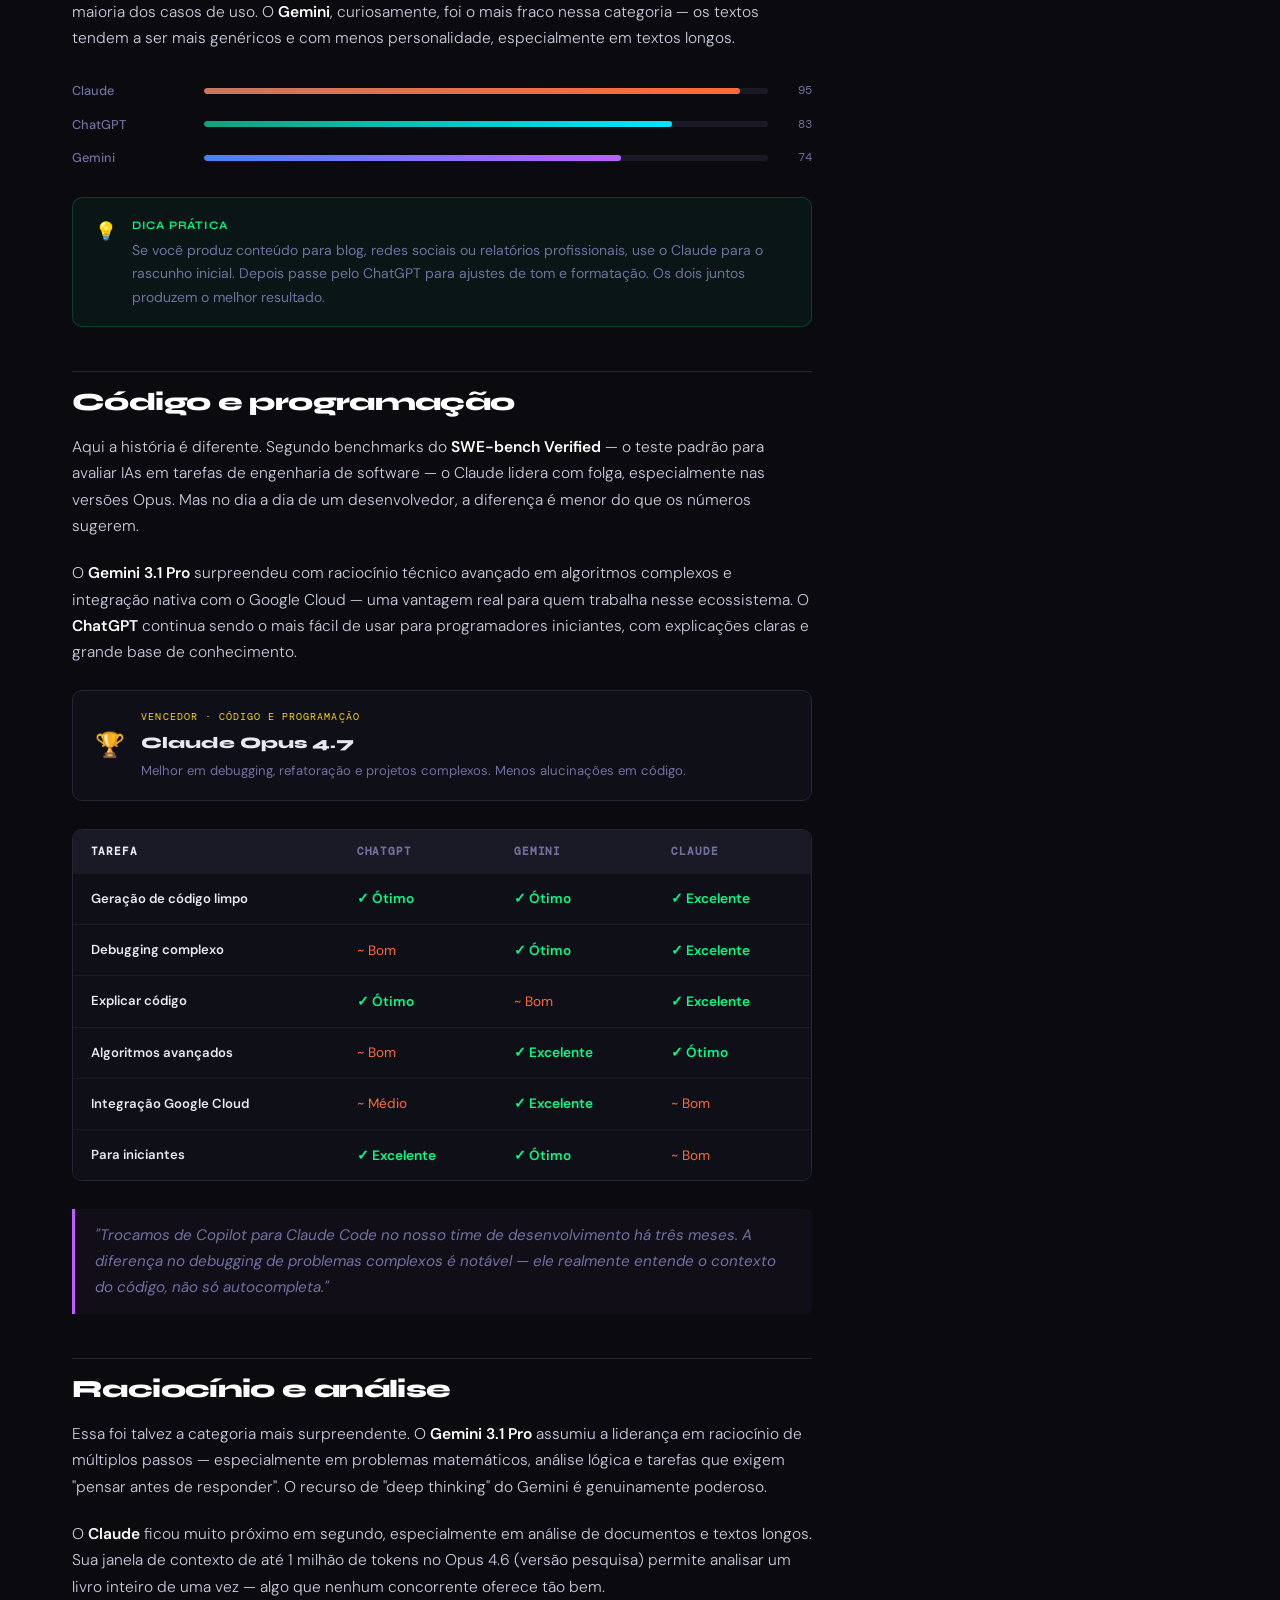
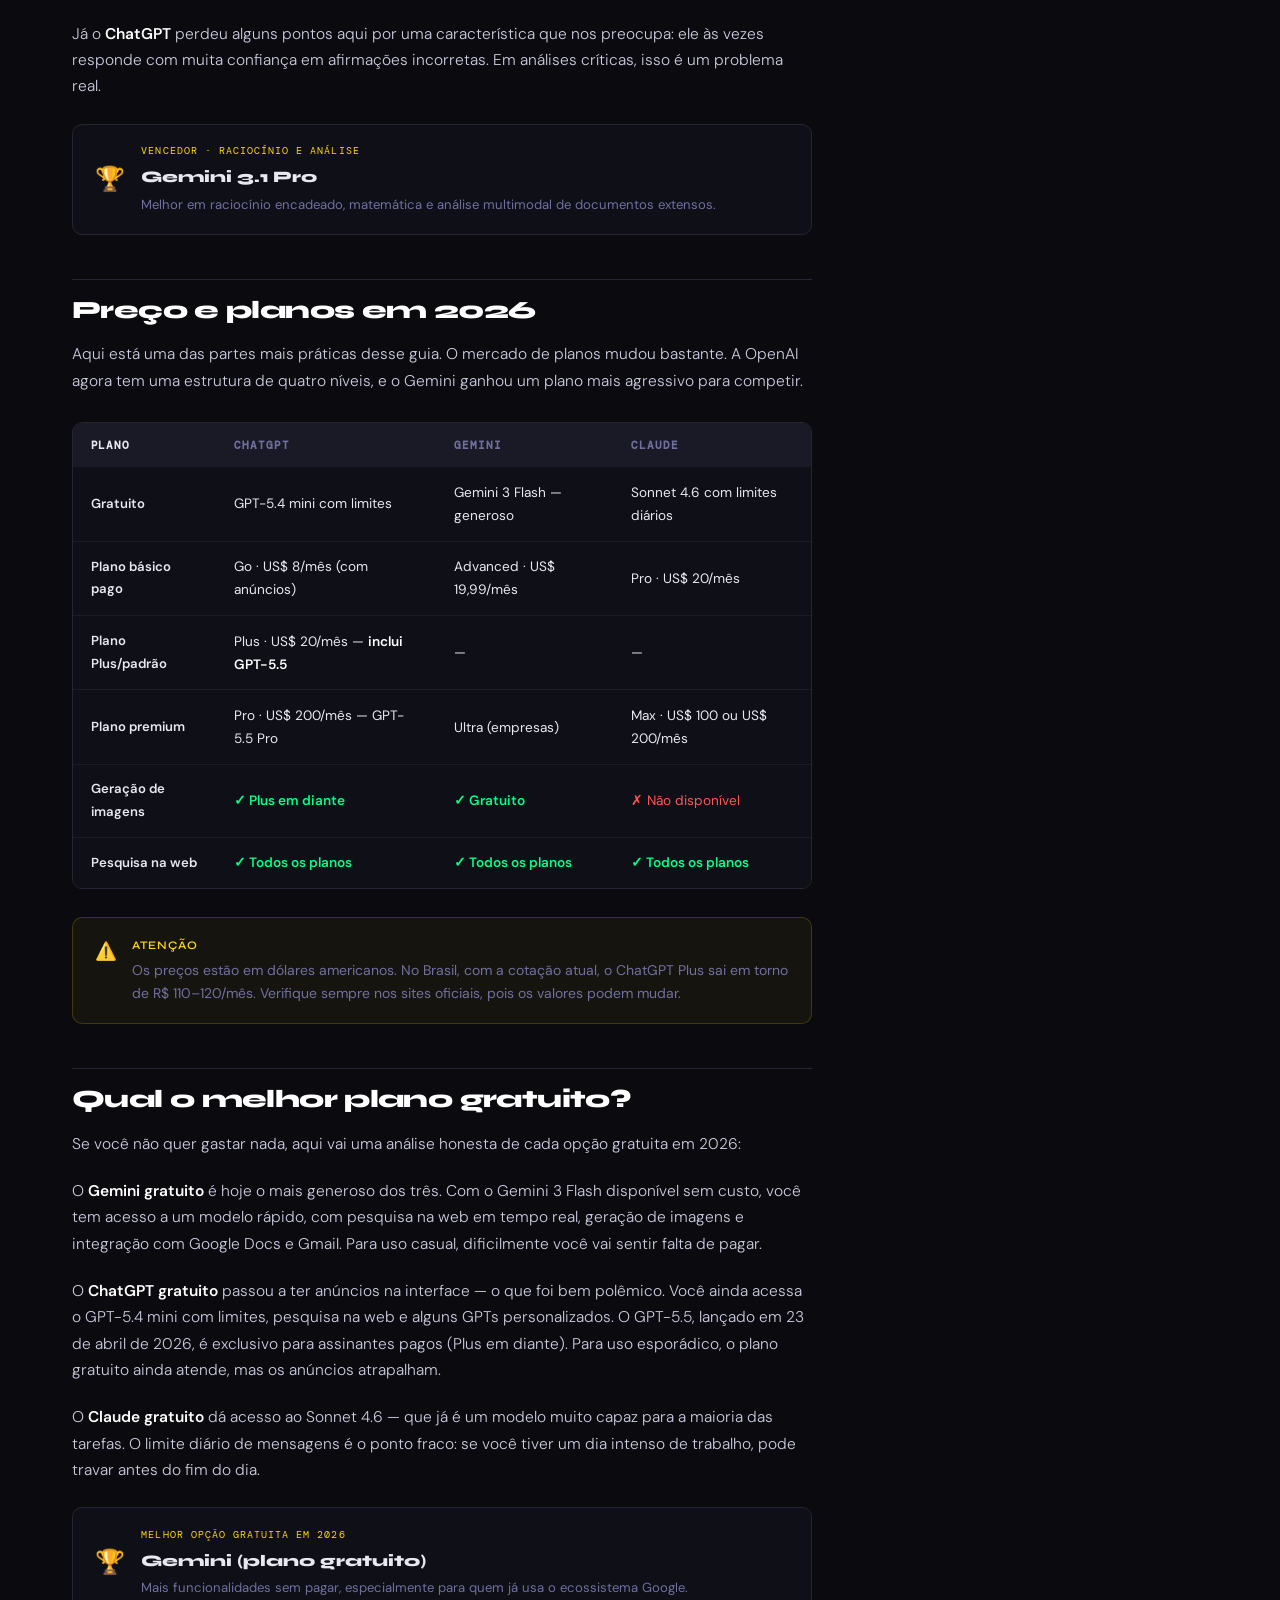
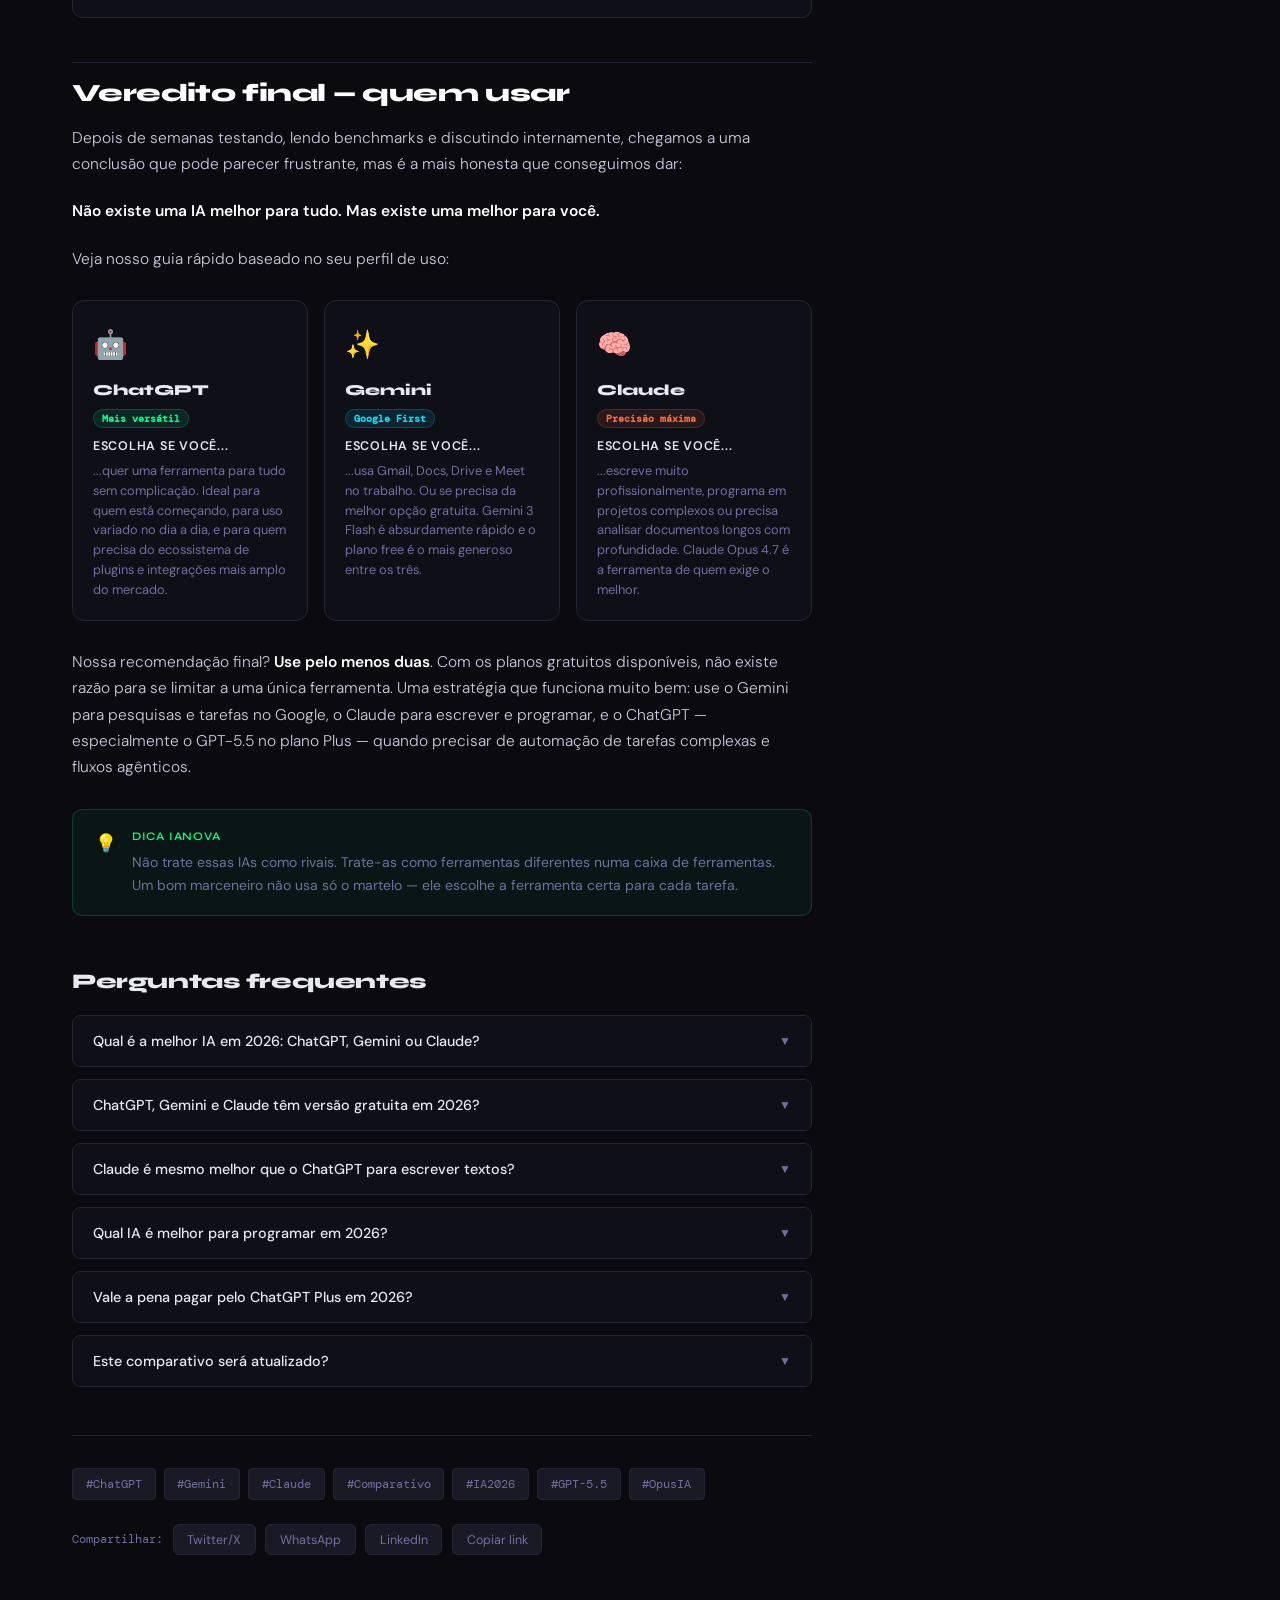
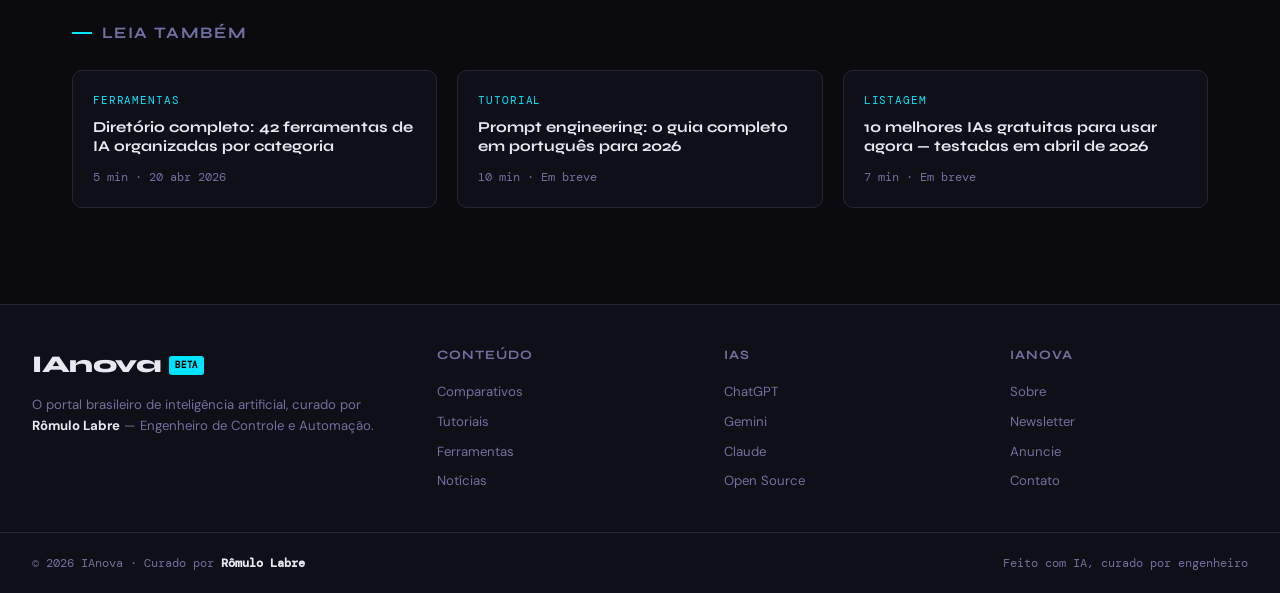
==== commit 7cd3013c: "Correções erro 404 Correções erro 404" ====
--- a/chatgpt-vs-gemini-vs-claude-2026.html
+++ b/chatgpt-vs-gemini-vs-claude-2026.html
@@ -5,20 +5,20 @@
   <meta name="viewport" content="width=device-width, initial-scale=1.0" />
 
   <!-- ═══ SEO ═══ -->
-  <title>ChatGPT vs Gemini vs Claude: Qual IA Usar em 2026? — IAhoje</title>
+  <title>ChatGPT vs Gemini vs Claude: Qual IA Usar em 2026? — IAnova</title>
   <meta name="description" content="Comparamos ChatGPT, Gemini e Claude em tarefas reais: escrita, código, raciocínio, preço e facilidade de uso. Descubra qual IA vale mais a pena em abril de 2026." />
-  <meta name="keywords" content="ChatGPT vs Gemini vs Claude, melhor IA 2026, comparativo inteligência artificial, ChatGPT ou Claude, Gemini 3 Flash, Claude Opus 4.7, GPT-4o, qual IA usar, IA gratuita 2026" />
-  <meta name="author" content="Redação IAhoje" />
+  <meta name="keywords" content="ChatGPT vs Gemini vs Claude, melhor IA 2026, comparativo inteligência artificial, ChatGPT ou Claude, Gemini 3 Flash, Claude Opus 4.7, GPT-5.5, qual IA usar, IA gratuita 2026" />
+  <meta name="author" content="Redação IAnova" />
   <meta name="robots" content="index, follow, max-snippet:-1, max-image-preview:large, max-video-preview:-1" />
-  <link rel="canonical" href="https://iahoje.ia.br/comparativo/chatgpt-vs-gemini-vs-claude-2026" />
+  <link rel="canonical" href="https://ianova.ia.br/chatgpt-vs-gemini-vs-claude-2026.html" />
 
   <!-- Open Graph -->
   <meta property="og:type" content="article" />
-  <meta property="og:site_name" content="IAhoje" />
+  <meta property="og:site_name" content="IAnova" />
   <meta property="og:title" content="ChatGPT vs Gemini vs Claude: Qual IA Usar em 2026?" />
   <meta property="og:description" content="Testamos as três maiores IAs em tarefas reais. Veja qual vence em escrita, código, raciocínio e custo-benefício." />
-  <meta property="og:url" content="https://iahoje.ia.br/comparativo/chatgpt-vs-gemini-vs-claude-2026" />
-  <meta property="og:image" content="https://iahoje.ia.br/assets/og-comparativo-2026.png" />
+  <meta property="og:url" content="https://ianova.ia.br/chatgpt-vs-gemini-vs-claude-2026.html" />
+  <meta property="og:image" content="https://ianova.ia.br/assets/og-comparativo-2026.png" />
   <meta property="og:locale" content="pt_BR" />
   <meta property="article:published_time" content="2026-04-20T09:00:00-03:00" />
   <meta property="article:modified_time" content="2026-04-20T09:00:00-03:00" />
@@ -29,10 +29,10 @@
 
   <!-- Twitter -->
   <meta name="twitter:card" content="summary_large_image" />
-  <meta name="twitter:site" content="@iahoje" />
+  <meta name="twitter:site" content="@ianova" />
   <meta name="twitter:title" content="ChatGPT vs Gemini vs Claude: Qual IA Usar em 2026?" />
   <meta name="twitter:description" content="Comparativo completo com testes reais. Veja qual IA vence em cada categoria." />
-  <meta name="twitter:image" content="https://iahoje.ia.br/assets/og-comparativo-2026.png" />
+  <meta name="twitter:image" content="https://ianova.ia.br/assets/og-comparativo-2026.png" />
 
   <!-- Schema: Article -->
   <script type="application/ld+json">
@@ -41,12 +41,12 @@
     "@type": "Article",
     "headline": "ChatGPT vs Gemini vs Claude: Qual IA Usar em 2026?",
     "description": "Comparamos ChatGPT, Gemini e Claude em tarefas reais: escrita, código, raciocínio, preço e facilidade de uso.",
-    "image": "https://iahoje.ia.br/assets/og-comparativo-2026.png",
-    "author": { "@type": "Organization", "name": "Redação IAhoje", "url": "https://iahoje.ia.br" },
-    "publisher": { "@type": "Organization", "name": "IAhoje", "url": "https://iahoje.ia.br" },
+    "image": "https://ianova.ia.br/assets/og-comparativo-2026.png",
+    "author": { "@type": "Organization", "name": "Redação IAnova", "url": "https://ianova.ia.br" },
+    "publisher": { "@type": "Organization", "name": "IAnova", "url": "https://ianova.ia.br" },
     "datePublished": "2026-04-20T09:00:00-03:00",
     "dateModified": "2026-04-20T09:00:00-03:00",
-    "mainEntityOfPage": { "@type": "WebPage", "@id": "https://iahoje.ia.br/comparativo/chatgpt-vs-gemini-vs-claude-2026" },
+    "mainEntityOfPage": { "@type": "WebPage", "@id": "https://ianova.ia.br/chatgpt-vs-gemini-vs-claude-2026.html" },
     "articleSection": "Comparativos",
     "inLanguage": "pt-BR",
     "timeRequired": "PT12M"
@@ -67,7 +67,7 @@
       {
         "@type": "Question",
         "name": "ChatGPT, Gemini e Claude têm versão gratuita?",
-        "acceptedAnswer": { "@type": "Answer", "text": "Sim, os três oferecem planos gratuitos. O Gemini tem o plano gratuito mais generoso. O ChatGPT gratuito usa GPT-4o com limites. O Claude oferece acesso ao modelo Sonnet gratuitamente com restrições diárias." }
+        "acceptedAnswer": { "@type": "Answer", "text": "Sim, os três oferecem planos gratuitos. O Gemini tem o plano gratuito mais generoso. O ChatGPT gratuito usa GPT-5.4 mini com limites. O Claude oferece acesso ao modelo Sonnet gratuitamente com restrições diárias." }
       },
       {
         "@type": "Question",
@@ -82,7 +82,7 @@
       {
         "@type": "Question",
         "name": "Vale a pena pagar pelo ChatGPT Plus em 2026?",
-        "acceptedAnswer": { "@type": "Answer", "text": "Se você usa IA diariamente para trabalho, sim. O plano Plus custa US$ 20/mês e dá acesso prioritário ao GPT-4o, geração de imagens, memória e sem anúncios. Para uso casual, o plano gratuito é suficiente." }
+        "acceptedAnswer": { "@type": "Answer", "text": "Se você usa IA diariamente para trabalho, sim. O plano Plus custa US$ 20/mês e dá acesso ao GPT-5.5 — o modelo mais recente da OpenAI, lançado em abril de 2026 com foco em tarefas agênticas — geração de imagens, memória e sem anúncios. Para uso casual, o plano gratuito é suficiente." }
       }
     ]
   }
@@ -94,9 +94,9 @@
     "@context": "https://schema.org",
     "@type": "BreadcrumbList",
     "itemListElement": [
-      { "@type": "ListItem", "position": 1, "name": "Início", "item": "https://iahoje.ia.br/" },
-      { "@type": "ListItem", "position": 2, "name": "Comparativos", "item": "https://iahoje.ia.br/comparativos/" },
-      { "@type": "ListItem", "position": 3, "name": "ChatGPT vs Gemini vs Claude 2026", "item": "https://iahoje.ia.br/comparativo/chatgpt-vs-gemini-vs-claude-2026" }
+      { "@type": "ListItem", "position": 1, "name": "Início", "item": "https://ianova.ia.br/" },
+      { "@type": "ListItem", "position": 2, "name": "Comparativos", "item": "https://ianova.ia.br/chatgpt-vs-gemini-vs-claude-2026.html" },
+      { "@type": "ListItem", "position": 3, "name": "ChatGPT vs Gemini vs Claude 2026", "item": "https://ianova.ia.br/chatgpt-vs-gemini-vs-claude-2026.html" }
     ]
   }
   </script>
@@ -582,13 +582,14 @@
 <!-- HEADER -->
 <header>
   <div class="header-inner">
-    <a href="index.html" class="logo">IAhoje <span class="logo-badge">BETA</span></a>
+    <a href="index.html" class="logo">IAnova <span class="logo-badge">BETA</span></a>
     <nav>
       <a href="index.html">Início</a>
       <a href="#">Comparativos</a>
       <a href="#">Tutoriais</a>
       <a href="ferramentas.html">Ferramentas</a>
       <a href="#">Notícias</a>
+      <a href="sobre.html">Sobre</a>
     </nav>
     <a href="index.html#newsletter" class="header-cta">Newsletter grátis</a>
     <button class="menu-toggle" onclick="toggleMenu()" aria-label="Menu">
@@ -622,10 +623,10 @@
   </p>
   <div class="article-meta">
     <div class="author">
-      <div class="author-avatar">IA</div>
+      <div class="author-avatar">RL</div>
       <div>
-        <div class="author-name">Redação IAhoje</div>
-        <div class="author-role">Curado por especialistas</div>
+        <div class="author-name">Redação IAnova</div>
+        <div class="author-role">Curado por Rômulo Labre</div>
       </div>
     </div>
     <div class="meta-divider"></div>
@@ -688,17 +689,25 @@
     <!-- 1 -->
     <h2 id="panorama">O panorama das IAs em 2026</h2>
 
-    <p>Se você abriu esse artigo pensando que ia encontrar uma resposta simples do tipo <strong>"use X, é o melhor"</strong>, precisa saber de uma coisa: não existe mais isso. Em 2026, ChatGPT, Gemini e Claude estão tão próximos em qualidade geral que a diferença não está em quem é melhor — está em <strong>para que cada um foi feito</strong>.</p>
-
-    <p>O mercado de IAs passou por uma virada nos últimos meses. A OpenAI lançou o GPT-4o como seu carro-chefe de uso geral. O Google surfou a onda do Gemini 3 Flash, que virou referência em velocidade e integração com o ecossistema Google. E a Anthropic surpreendeu o mercado com o <strong>Claude Opus 4.7</strong>, lançado em 16 de abril de 2026, que consolidou o Claude como a melhor IA para raciocínio avançado e escrita profissional.</p>
-
-    <p>Mas o que realmente mudou é que <strong>os planos gratuitos ficaram sérios</strong>. Em 2026, você consegue fazer muito mais sem pagar do que conseguia há dois anos. O que significa que a decisão de qual usar fica cada vez mais sobre adequação ao seu fluxo de trabalho.</p>
+    <p>Se você abriu esse artigo pensando que ia encontrar uma resposta simples do tipo <strong>"use X, é a melhor"</strong>, precisa saber de uma coisa: não existe mais isso. Em 2026, ChatGPT, Gemini e Claude estão tão próximos em qualidade geral que a diferença não está em quem é melhor — está em <strong>para que cada um foi feito e onde aplicar</strong>.</p>
+
+    <p>O mercado de IAs passou por uma virada nos últimos meses. A OpenAI lançou o <strong>GPT-5.5 em 23 de abril de 2026</strong> — seu modelo mais recente, posicionado pela primeira vez como um agente capaz de executar tarefas complexas com pouca supervisão. O Google mantém o Gemini 3 Flash como referência em velocidade e integração com o ecossistema Google. E a Anthropic surpreendeu o mercado com o <strong>Claude Opus 4.7</strong>, lançado em 16 de abril de 2026, que consolidou o Claude como a melhor IA para raciocínio avançado e escrita profissional.</p>
+
+    <p>Mas o que realmente mudou é que <strong>os planos gratuitos ficaram sérios</strong>. Em 2026, você consegue fazer muito mais sem pagar do que conseguia há dois anos. Isso significa que a decisão de qual usar, fica cada vez mais sobre adequação ao seu fluxo de trabalho.</p>
+
+    <div class="callout callout-info">
+      <div class="callout-icon">⚡</div>
+      <div class="callout-body">
+        <strong>Atualização — 23 de abril de 2026</strong>
+        A OpenAI lançou o <strong>GPT-5.5</strong> hoje para assinantes pagos (Plus, Pro, Business e Enterprise). O modelo é posicionado como o primeiro "agente" da OpenAI — capaz de completar tarefas complexas de múltiplos passos com pouca supervisão. As seções de preços e planos deste artigo foram atualizadas para refletir a novidade. <a href="gpt-5-5-openai-lancamento-abril-2026.html">Leia nossa análise completa do GPT-5.5 →</a>
+      </div>
+    </div>
 
     <div class="callout callout-info">
       <div class="callout-icon">ℹ️</div>
       <div class="callout-body">
         <strong>Como testamos</strong>
-        Submetemos as três IAs a mais de 150 tarefas reais durante três semanas — nos planos pagos de cada plataforma. Cada tarefa foi avaliada por pelo menos dois membros da equipe de forma cega (sem saber qual IA gerou o resultado).
+        Submetemos as três IAs a mais de 150 tarefas durante três semanas — nos planos pagos de cada plataforma. Cada tarefa foi avaliada por pelo menos dois membros da equipe de forma cega (sem saber qual IA gerou o resultado).
       </div>
     </div>
 
@@ -711,7 +720,7 @@
       <div class="score-card">
         <div class="sc-icon" style="background:rgba(16,163,127,.12);">🤖</div>
         <div class="sc-name">ChatGPT</div>
-        <div class="sc-model">GPT-4o</div>
+        <div class="sc-model">GPT-5.5</div>
         <div class="sc-score">87</div>
         <div class="sc-label">Score geral /100</div>
         <div class="sc-verdict"><span class="badge badge-green">Mais versátil</span></div>
@@ -741,7 +750,7 @@
 
     <p>Essa foi a categoria com a diferença mais clara entre os três. Quando pedimos para as IAs escreverem artigos, roteiros, e-mails profissionais e textos criativos, o <strong>Claude dominó com bastante margem</strong>.</p>
 
-    <p>O que o Claude faz diferente? Seus textos têm uma qualidade que a gente na redação chamou de <em>"menos robótico"</em>. Parece que alguém pensou antes de escrever — há nuance, ritmo, e os argumentos se desenvolvem de forma orgânica. Para um blog de tecnologia como o IAhoje, por exemplo, o Claude é claramente nossa primeira escolha para rascunhos.</p>
+    <p>O que o Claude faz de diferente? Seus textos têm uma qualidade que a gente na redação chamou de <em>"menos robótico"</em>. Parece que alguém pensou antes de escrever — há nuance, ritmo, e os argumentos se desenvolvem de forma orgânica. Para um blog de tecnologia como o IAnova, por exemplo, o Claude é constantemente usado para rascunhos.</p>
 
     <div class="winner-box">
       <div class="wb-trophy">🏆</div>
@@ -887,7 +896,7 @@
         <tbody>
           <tr>
             <td class="row-label">Gratuito</td>
-            <td>GPT-4o mini com limites</td>
+            <td>GPT-5.4 mini com limites</td>
             <td>Gemini 3 Flash — generoso</td>
             <td>Sonnet 4.6 com limites diários</td>
           </tr>
@@ -899,13 +908,13 @@
           </tr>
           <tr>
             <td class="row-label">Plano Plus/padrão</td>
-            <td>Plus · US$ 20/mês (sem anúncios)</td>
+            <td>Plus · US$ 20/mês — <strong>inclui GPT-5.5</strong></td>
             <td>—</td>
             <td>—</td>
           </tr>
           <tr>
             <td class="row-label">Plano premium</td>
-            <td>Pro · US$ 200/mês</td>
+            <td>Pro · US$ 200/mês — GPT-5.5 Pro</td>
             <td>Ultra (empresas)</td>
             <td>Max · US$ 100 ou US$ 200/mês</td>
           </tr>
@@ -940,7 +949,7 @@
 
     <p>O <strong>Gemini gratuito</strong> é hoje o mais generoso dos três. Com o Gemini 3 Flash disponível sem custo, você tem acesso a um modelo rápido, com pesquisa na web em tempo real, geração de imagens e integração com Google Docs e Gmail. Para uso casual, dificilmente você vai sentir falta de pagar.</p>
 
-    <p>O <strong>ChatGPT gratuito</strong> passou a ter anúncios na interface — o que foi bem polêmico. Você ainda acessa o GPT-4o mini com limites, pesquisa na web e alguns GPTs personalizados. Para quem usa esporadicamente, ainda é uma boa opção. Mas os anúncios atrapalham.</p>
+    <p>O <strong>ChatGPT gratuito</strong> passou a ter anúncios na interface — o que foi bem polêmico. Você ainda acessa o GPT-5.4 mini com limites, pesquisa na web e alguns GPTs personalizados. O GPT-5.5, lançado em 23 de abril de 2026, é exclusivo para assinantes pagos (Plus em diante). Para uso esporádico, o plano gratuito ainda atende, mas os anúncios atrapalham.</p>
 
     <p>O <strong>Claude gratuito</strong> dá acesso ao Sonnet 4.6 — que já é um modelo muito capaz para a maioria das tarefas. O limite diário de mensagens é o ponto fraco: se você tiver um dia intenso de trabalho, pode travar antes do fim do dia.</p>
 
@@ -954,7 +963,7 @@
     </div>
 
     <!-- 8 -->
-    <h2 id="veredicto">Veredicto final — quem usar</h2>
+    <h2 id="veredito">Veredito final — quem usar</h2>
 
     <p>Depois de semanas testando, lendo benchmarks e discutindo internamente, chegamos a uma conclusão que pode parecer frustrante, mas é a mais honesta que conseguimos dar:</p>
 
@@ -992,13 +1001,13 @@
       </div>
     </div>
 
-    <p>Nossa recomendação final? <strong>Use pelo menos dois</strong>. Com os planos gratuitos disponíveis, não existe razão para se limitar a uma única ferramenta. Uma estratégia que funciona muito bem: use o Gemini para pesquisas e tarefas no Google, o Claude para escrever e programar, e o ChatGPT quando precisar de algo rápido e versátil.</p>
+    <p>Nossa recomendação final? <strong>Use pelo menos duas</strong>. Com os planos gratuitos disponíveis, não existe razão para se limitar a uma única ferramenta. Uma estratégia que funciona muito bem: use o Gemini para pesquisas e tarefas no Google, o Claude para escrever e programar, e o ChatGPT — especialmente o GPT-5.5 no plano Plus — quando precisar de automação de tarefas complexas e fluxos agênticos.</p>
 
     <div class="callout callout-tip">
       <div class="callout-icon">💡</div>
       <div class="callout-body">
-        <strong>Dica IAhoje</strong>
-        Não trate essas IAs como rivais. Trate como ferramentas diferentes numa caixa de ferramentas. Um bom marceneiro não usa só o martelo — ele escolhe a ferramenta certa para cada tarefa.
+        <strong>Dica IAnova</strong>
+        Não trate essas IAs como rivais. Trate-as como ferramentas diferentes numa caixa de ferramentas. Um bom marceneiro não usa só o martelo — ele escolhe a ferramenta certa para cada tarefa.
       </div>
     </div>
 
@@ -1013,7 +1022,7 @@
         Qual é a melhor IA em 2026: ChatGPT, Gemini ou Claude?
         <span class="faq-arrow">▼</span>
       </button>
-      <div class="faq-a">Depende da tarefa. Claude Opus 4.7 lidera em escrita e raciocínio profundo. Gemini 3 Flash é o mais rápido e tem o melhor plano gratuito. ChatGPT é o mais versátil e fácil de usar no cotidiano. O ideal é usar os três de forma complementar.</div>
+      <div class="faq-a">Depende da tarefa. Claude Opus 4.7 lidera em escrita e raciocínio profundo. Gemini 3 Flash é o mais rápido e tem o melhor plano gratuito. ChatGPT com GPT-5.5 (lançado em abril de 2026) é a melhor opção para automação agêntica e tarefas complexas de múltiplos passos. O ideal é usar os três de forma complementar.</div>
     </div>
 
     <div class="faq-item">
@@ -1021,7 +1030,7 @@
         ChatGPT, Gemini e Claude têm versão gratuita em 2026?
         <span class="faq-arrow">▼</span>
       </button>
-      <div class="faq-a">Sim, os três têm planos gratuitos. O Gemini tem o mais generoso — com o modelo 3 Flash sem custo, pesquisa na web e geração de imagens. O ChatGPT gratuito agora tem anúncios, o que pode incomodar. O Claude gratuito usa o Sonnet 4.6, muito capaz, mas com limite diário de mensagens.</div>
+      <div class="faq-a">Sim, os três têm planos gratuitos. O Gemini tem o mais generoso — com o modelo 3 Flash sem custo, pesquisa na web e geração de imagens. O ChatGPT gratuito agora tem anúncios e usa o GPT-5.4 mini (o GPT-5.5 é exclusivo para pagantes). O Claude gratuito usa o Sonnet 4.6, muito capaz, mas com limite diário de mensagens.</div>
     </div>
 
     <div class="faq-item">
@@ -1045,7 +1054,7 @@
         Vale a pena pagar pelo ChatGPT Plus em 2026?
         <span class="faq-arrow">▼</span>
       </button>
-      <div class="faq-a">Se você usa IA todos os dias para trabalho, sim. O Plus custa US$ 20/mês e elimina os anúncios, dá acesso prioritário ao GPT-4o, memória persistente e geração de imagens. Para uso casual ou esporádico, o plano gratuito do Gemini provavelmente atende melhor sem custo.</div>
+      <div class="faq-a">Se você usa IA todos os dias para trabalho, sim. O Plus custa US$ 20/mês e dá acesso ao GPT-5.5 — lançado em abril de 2026 com foco em automação agêntica — além de eliminar os anúncios, memória persistente e geração de imagens. Para uso casual ou esporádico, o plano gratuito do Gemini provavelmente atende melhor sem custo.</div>
     </div>
 
     <div class="faq-item">
@@ -1065,7 +1074,7 @@
       <a href="#" class="af-tag">#Claude</a>
       <a href="#" class="af-tag">#Comparativo</a>
       <a href="#" class="af-tag">#IA2026</a>
-      <a href="#" class="af-tag">#GPT-4o</a>
+      <a href="#" class="af-tag">#GPT-5.5</a>
       <a href="#" class="af-tag">#OpusIA</a>
     </div>
     <div class="share-row">
@@ -1097,7 +1106,7 @@
   </div>
 
   <div class="sidebar-widget">
-    <div class="widget-title">Newsletter IAhoje</div>
+    <div class="widget-title">Newsletter IAnova</div>
     <p style="font-size:.8rem;color:var(--muted);margin-bottom:.85rem;line-height:1.5;">Receba os melhores comparativos e novidades de IA toda semana. Grátis.</p>
     <input style="width:100%;background:var(--surface);border:1px solid var(--border);border-radius:6px;padding:.6rem .8rem;color:var(--text);font-size:.8rem;outline:none;margin-bottom:.5rem;font-family:var(--fbody);" placeholder="seu@email.com" type="email" />
     <button style="width:100%;background:var(--accent);color:#000;border:none;border-radius:6px;padding:.65rem;font-weight:600;font-size:.8rem;cursor:pointer;font-family:var(--fbody);">Quero receber</button>
@@ -1144,8 +1153,8 @@
 <footer>
   <div class="footer-inner">
     <div class="footer-brand">
-      <a href="index.html" class="logo">IAhoje <span class="logo-badge">BETA</span></a>
-      <p>O portal brasileiro de inteligência artificial. Comparativos, tutoriais e novidades em português.</p>
+      <a href="index.html" class="logo">IAnova <span class="logo-badge">BETA</span></a>
+      <p>O portal brasileiro de inteligência artificial, curado por <strong style="color:var(--text)">Rômulo Labre</strong> — Engenheiro de Controle e Automação.</p>
     </div>
     <div class="footer-col">
       <h4>Conteúdo</h4>
@@ -1162,16 +1171,16 @@
       <a href="#">Open Source</a>
     </div>
     <div class="footer-col">
-      <h4>IAhoje</h4>
-      <a href="#">Sobre</a>
+      <h4>IAnova</h4>
+      <a href="sobre.html">Sobre</a>
       <a href="index.html#newsletter">Newsletter</a>
       <a href="#">Anuncie</a>
       <a href="#">Contato</a>
     </div>
   </div>
   <div class="footer-bottom">
-    <span>© 2026 IAhoje.ia.br — Todos os direitos reservados</span>
-    <span>Feito com IA, curado por humanos</span>
+    <span>© 2026 IAnova · Curado por <strong style="color:var(--text)">Rômulo Labre</strong></span>
+    <span>Feito com IA, curado por engenheiro</span>
   </div>
 </footer>
 
--- a/style.css
+++ b/style.css
@@ -50,6 +50,7 @@
   --accent3:   #ff6b35; /* laranja */
   --green:     #00ff88;
   --yellow:    #ffd60a;
+  --blue:      #680aff;
 
   /* Tipografia */
   --fhead: 'Syne', sans-serif;
